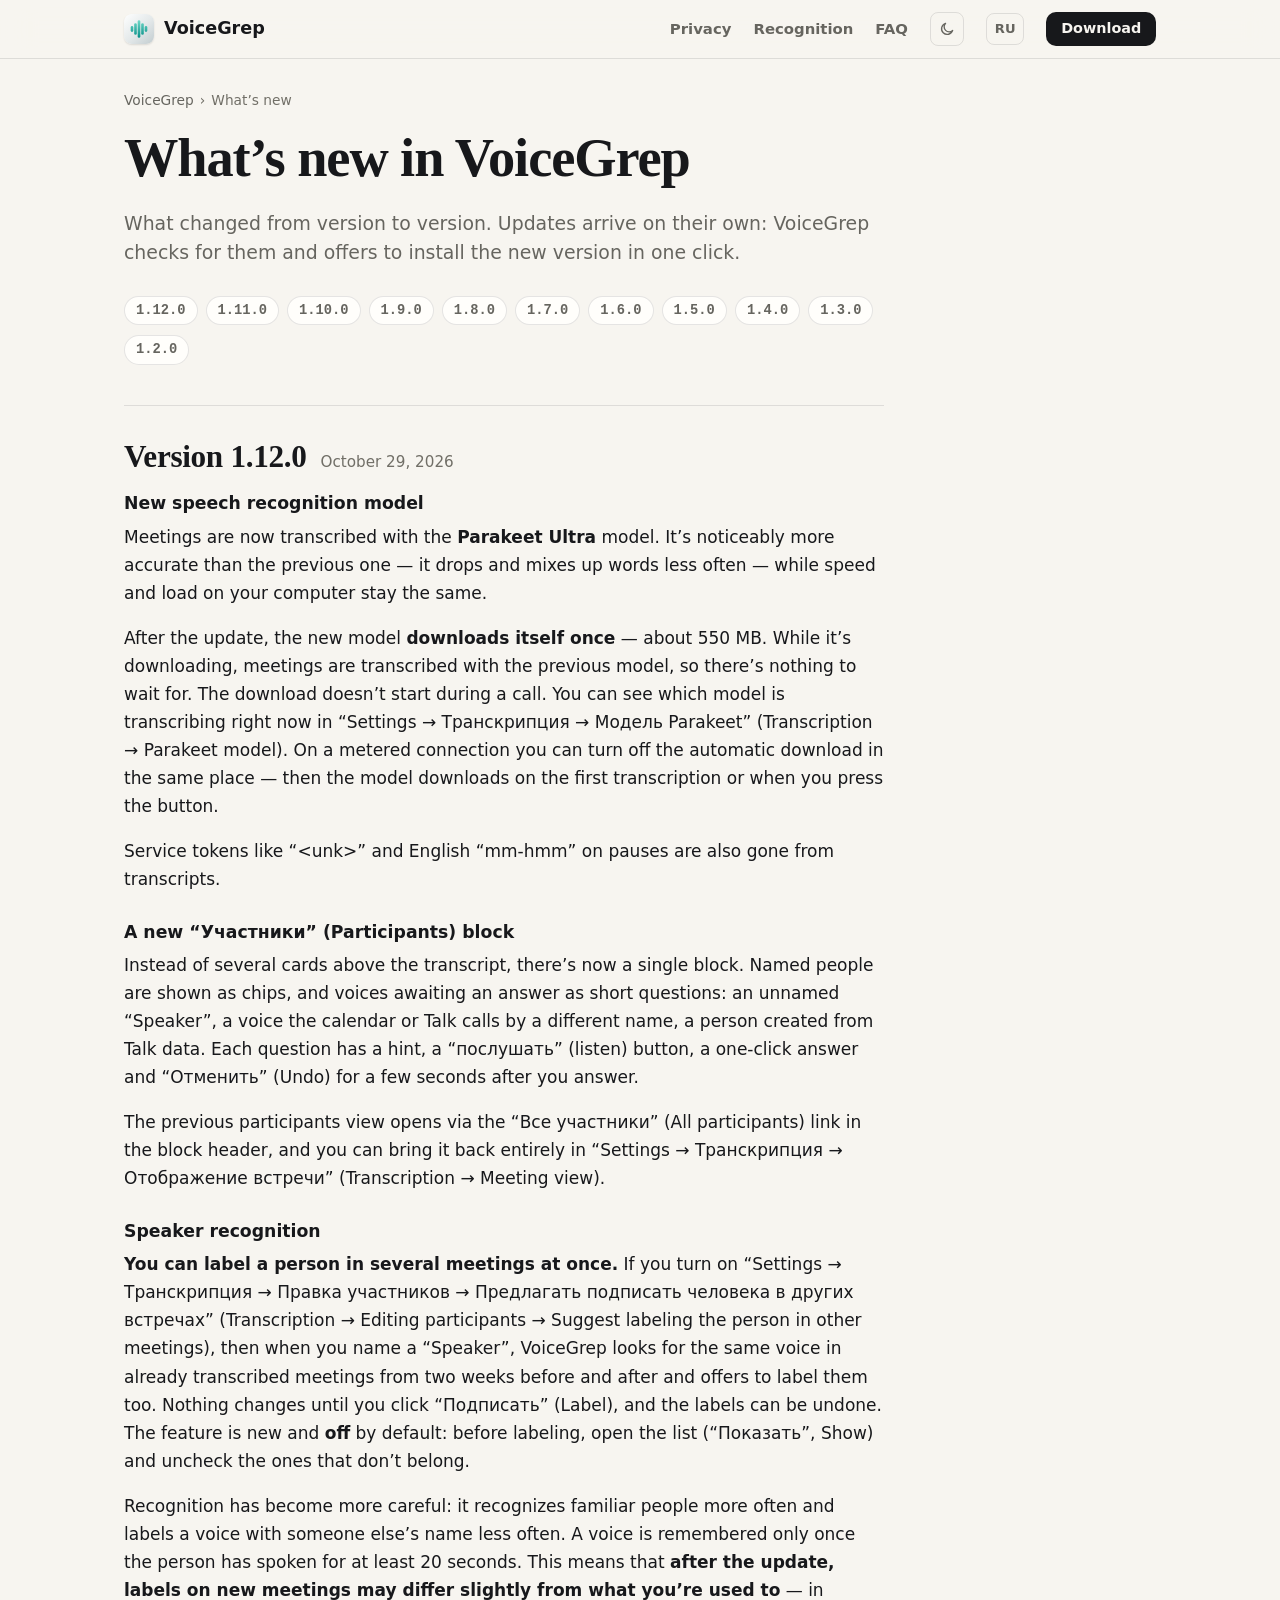
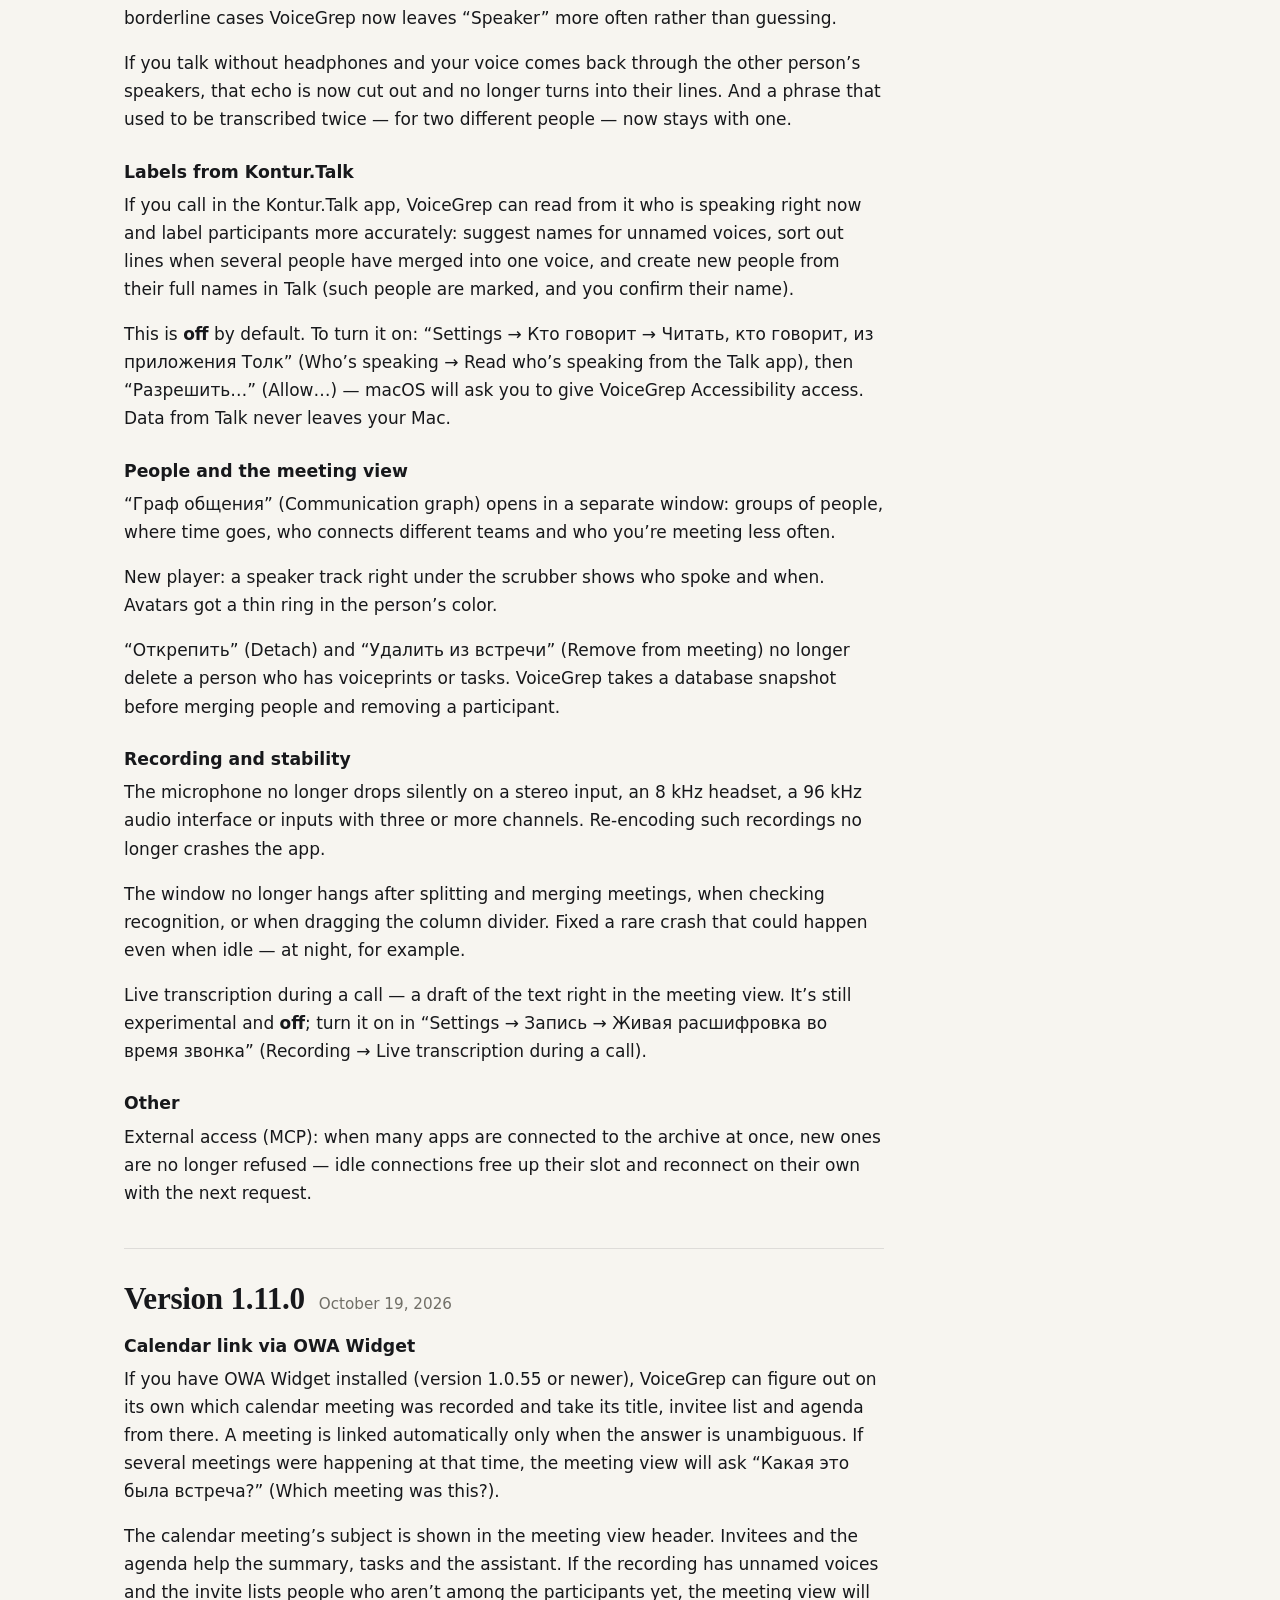
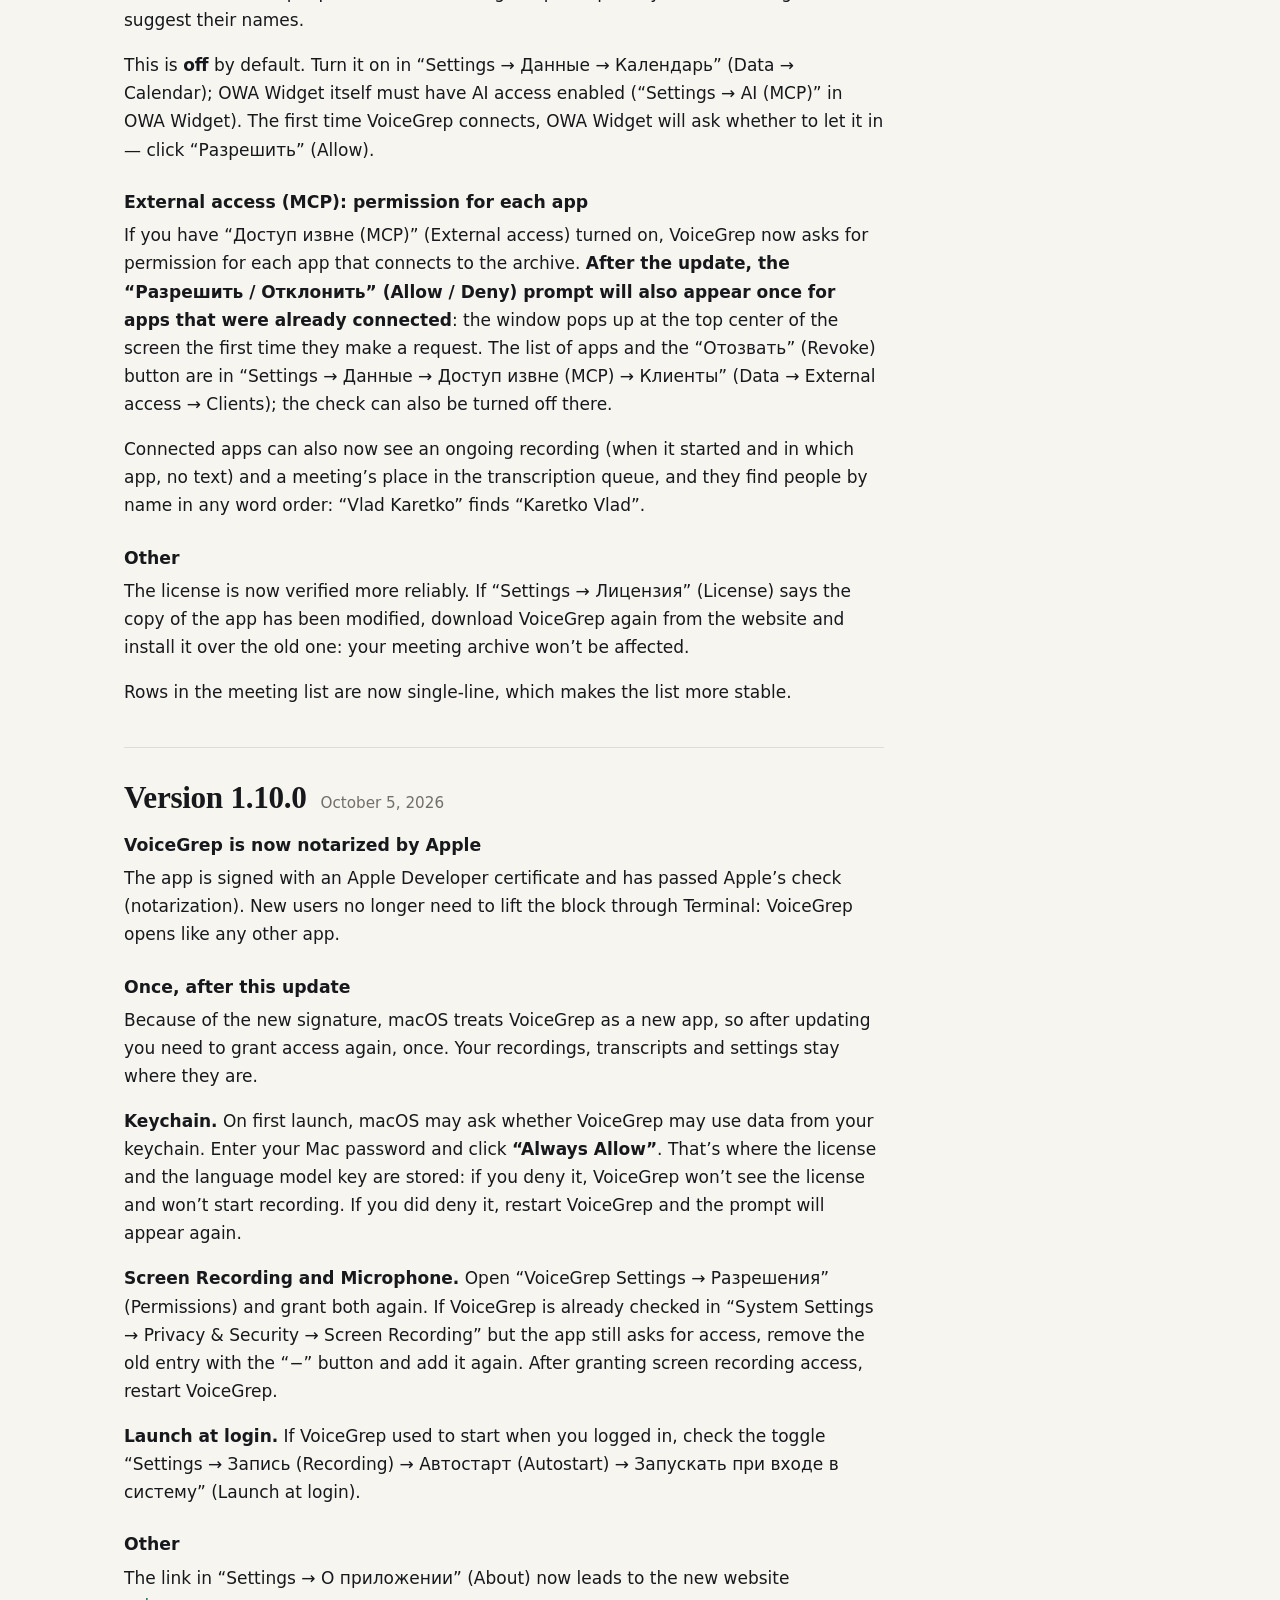
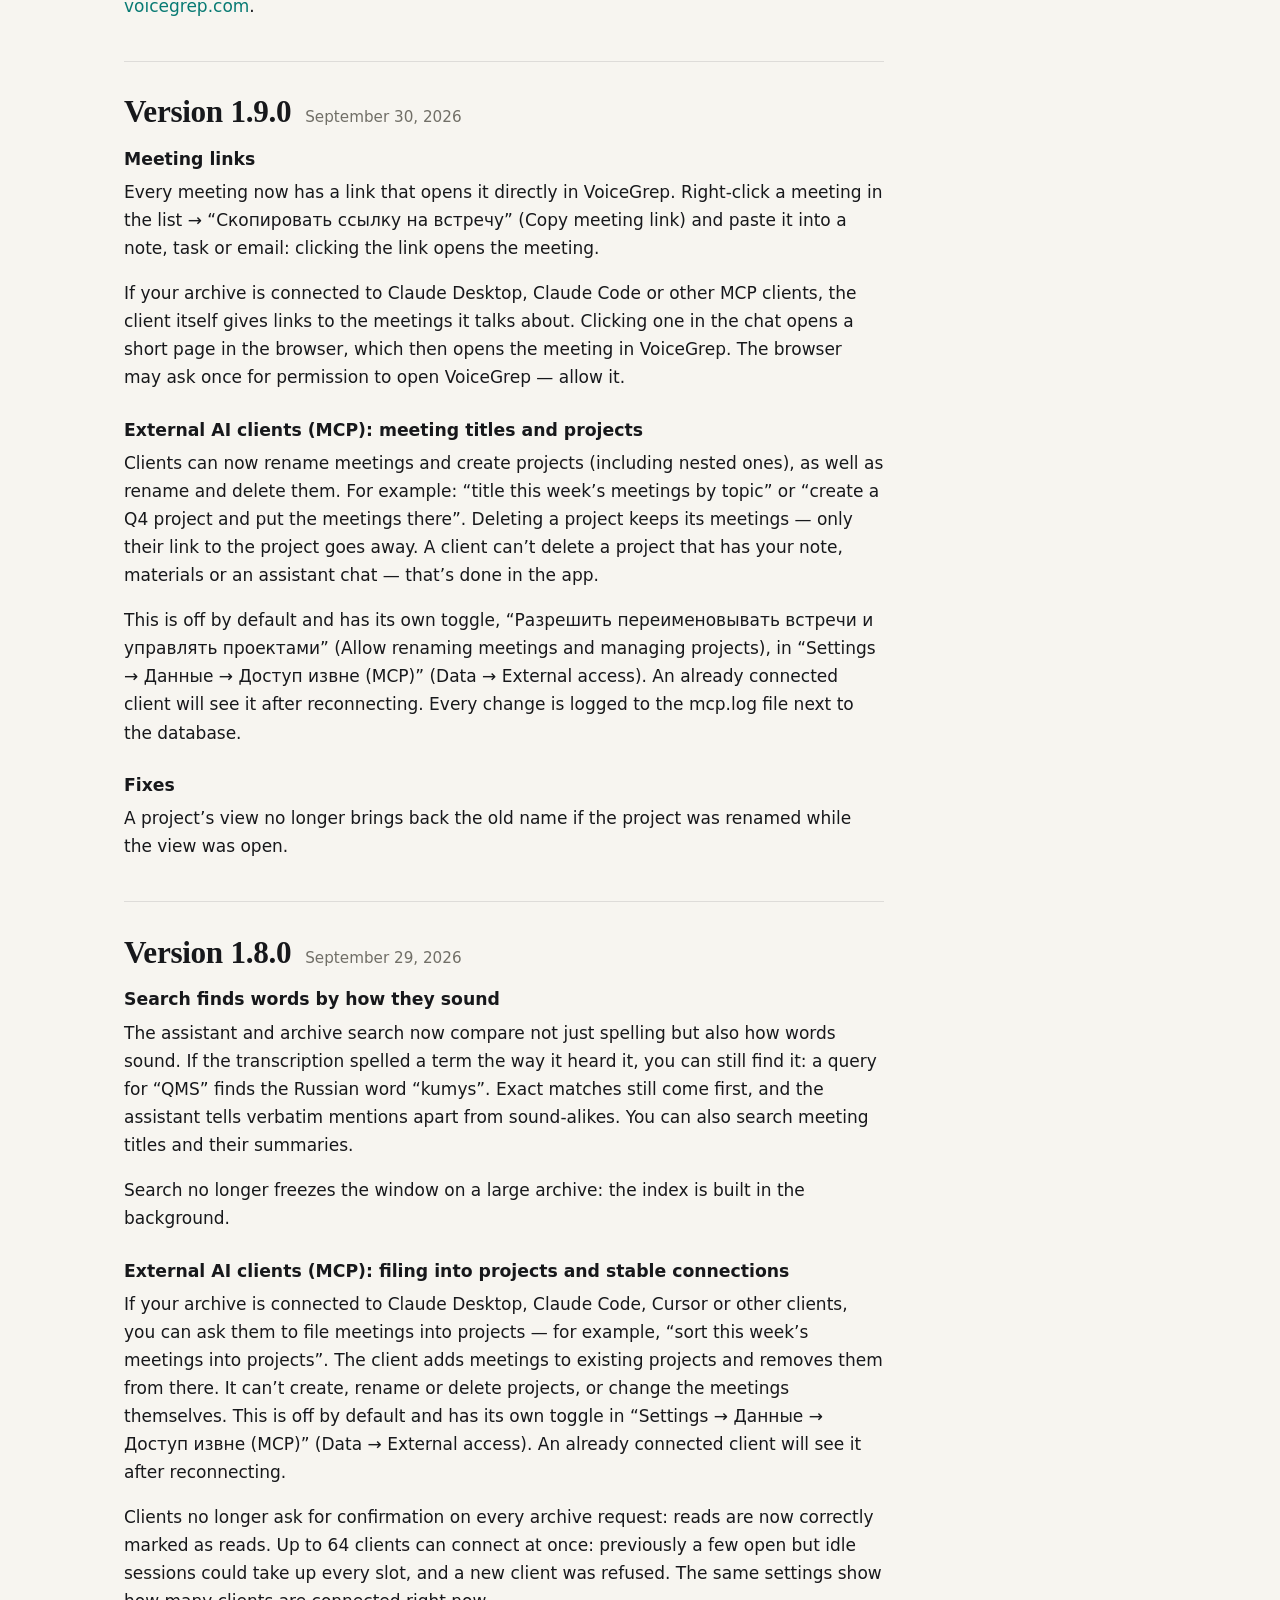
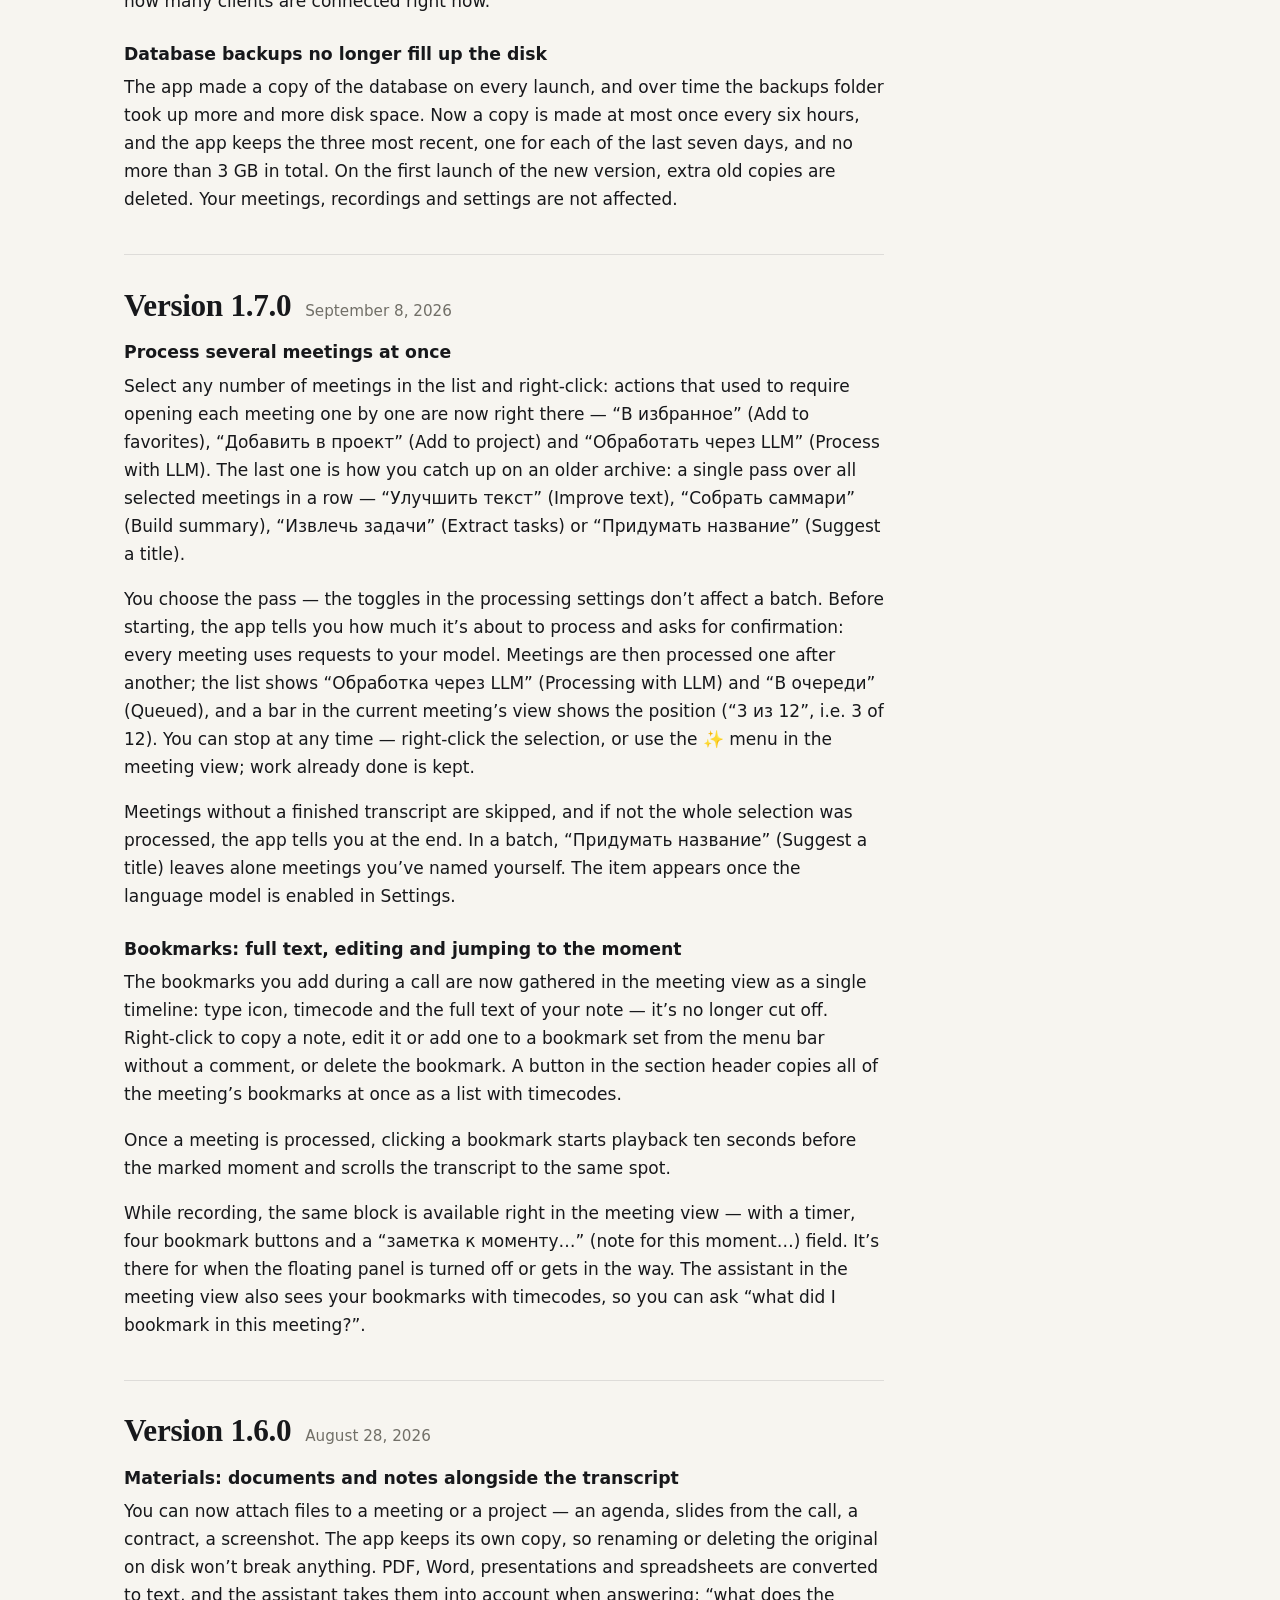
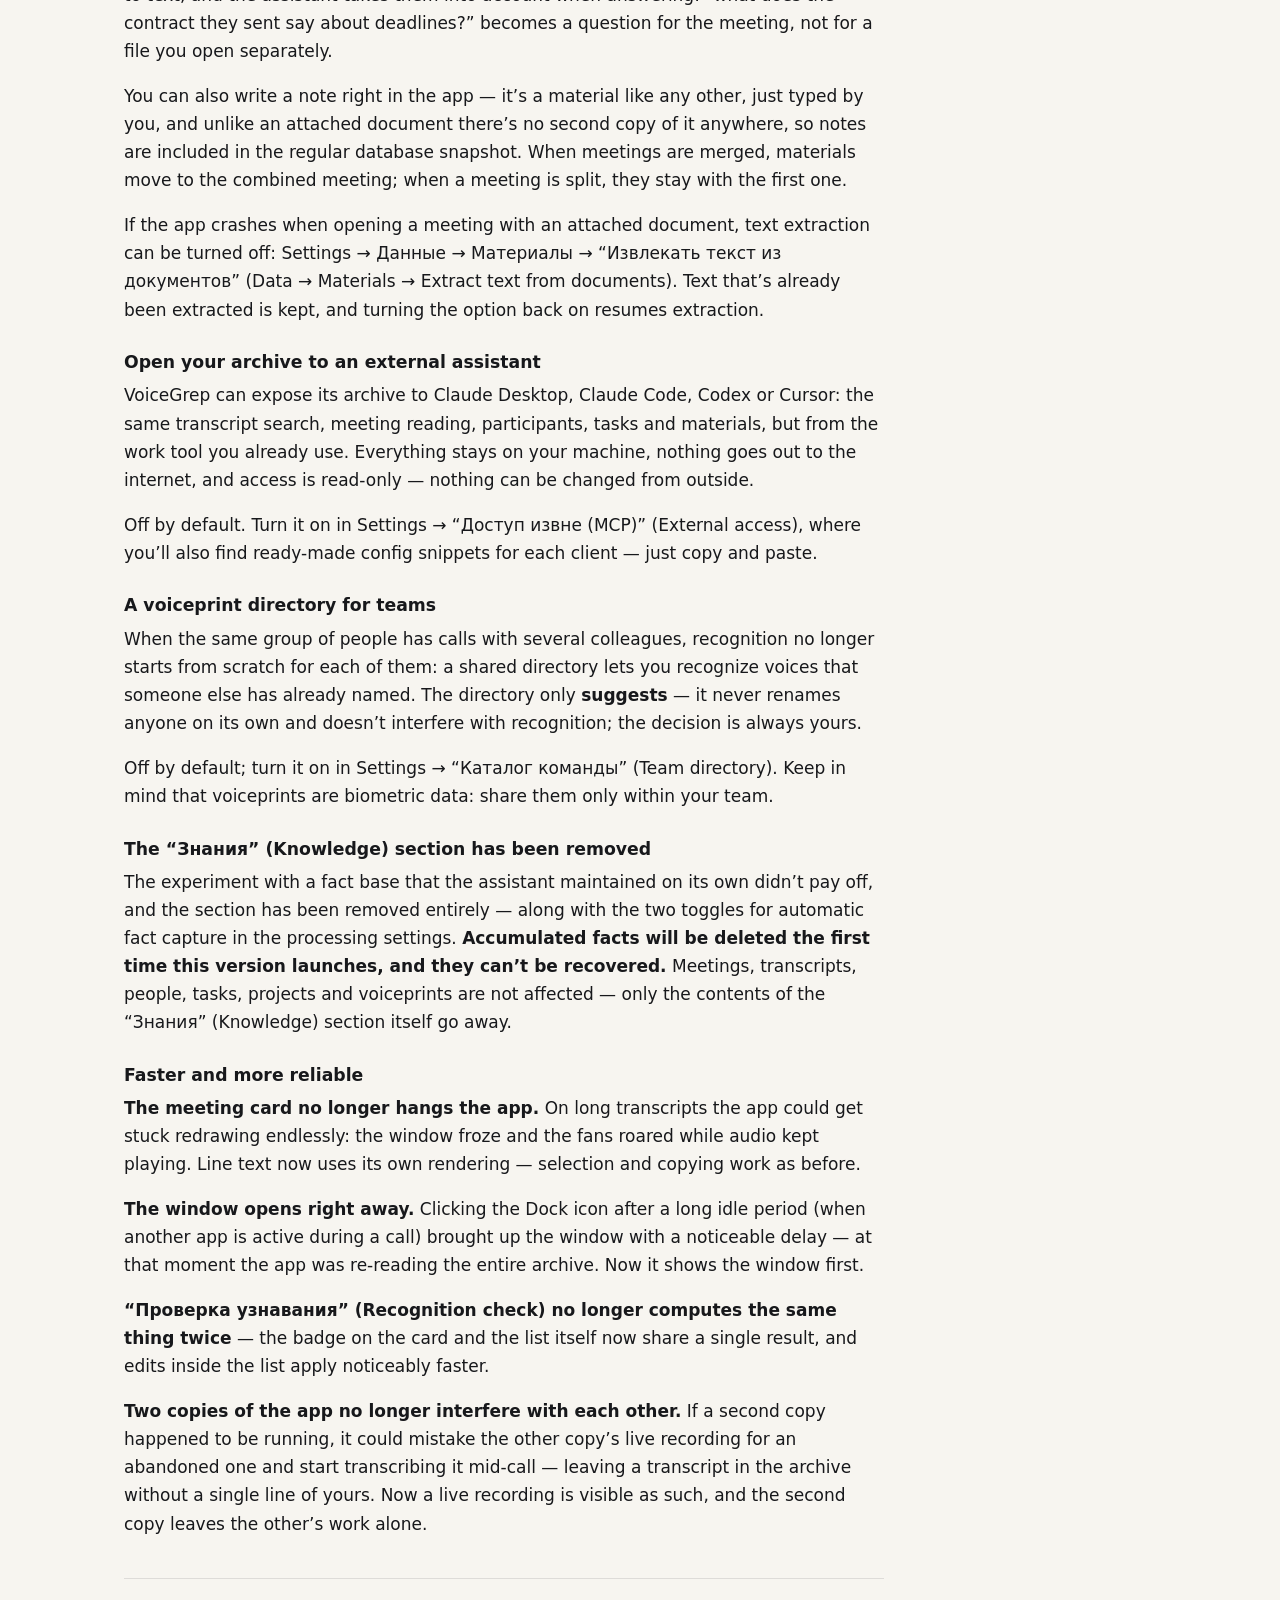
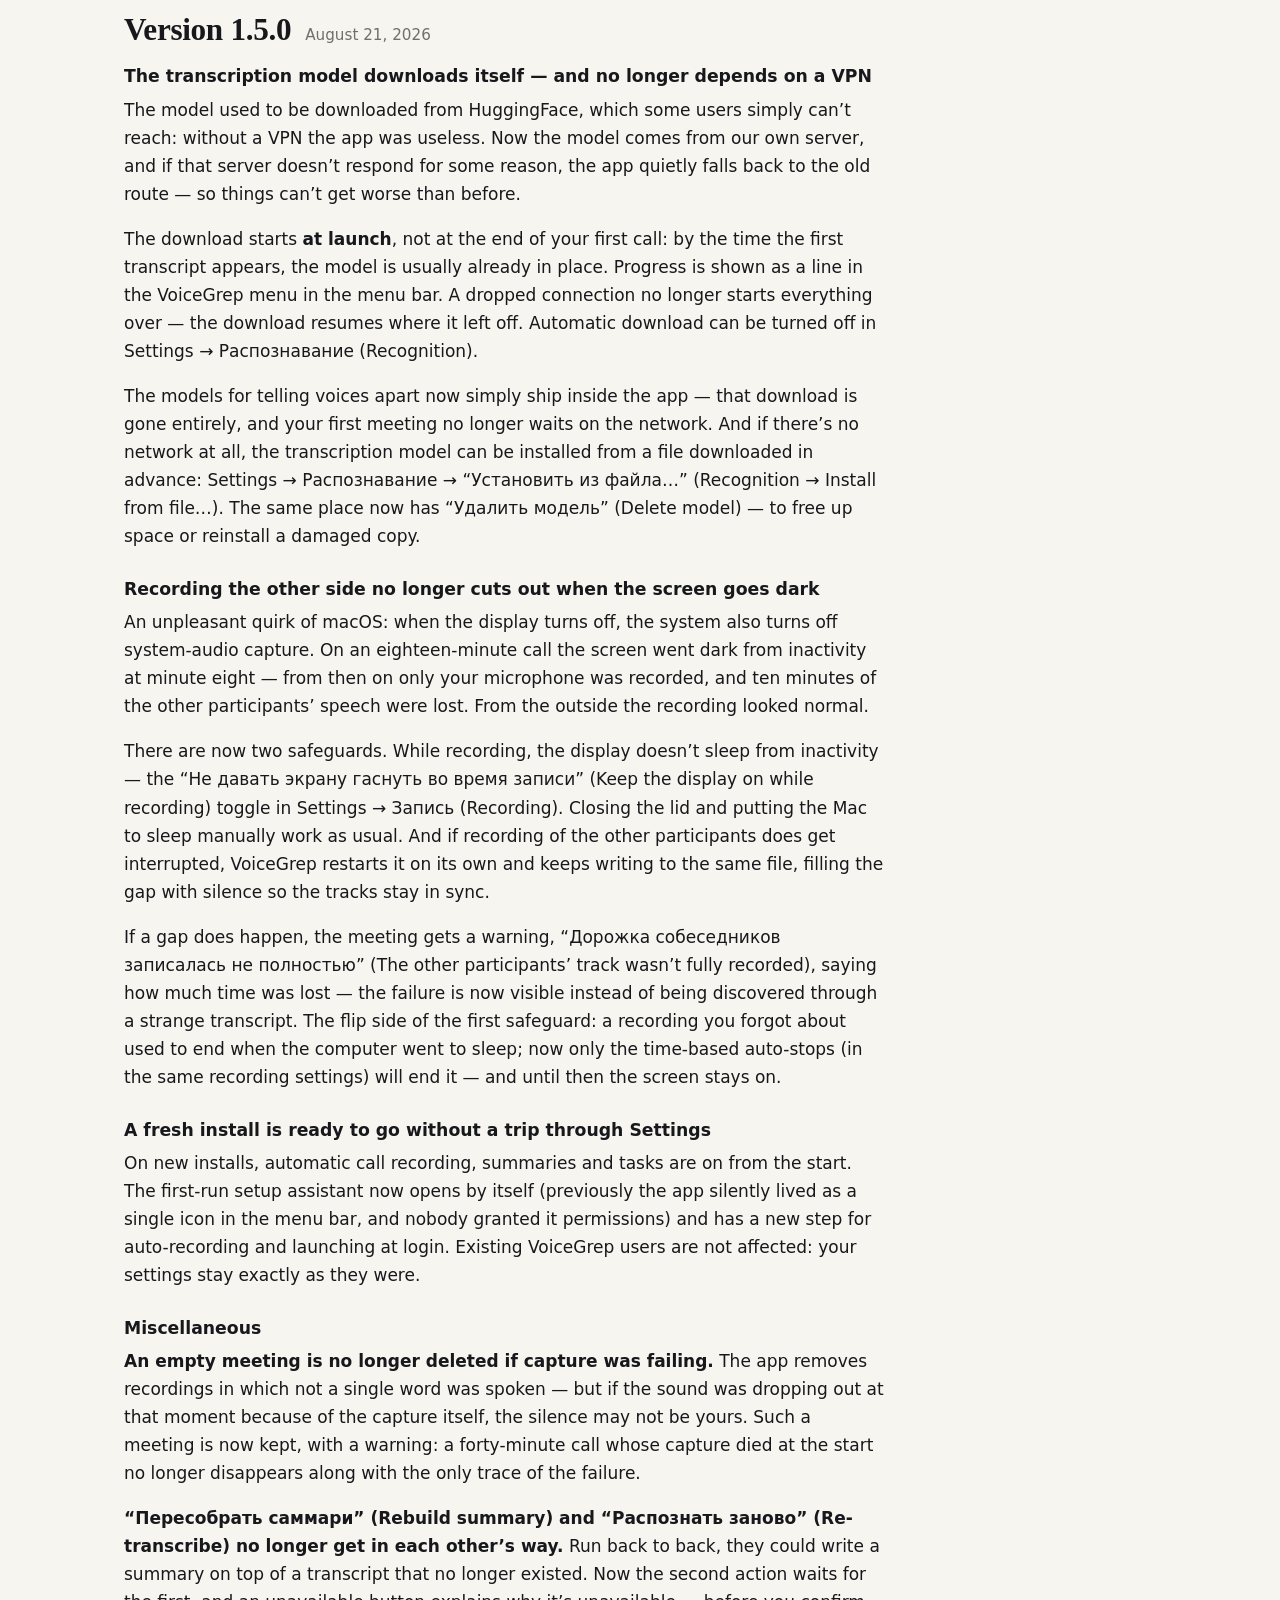
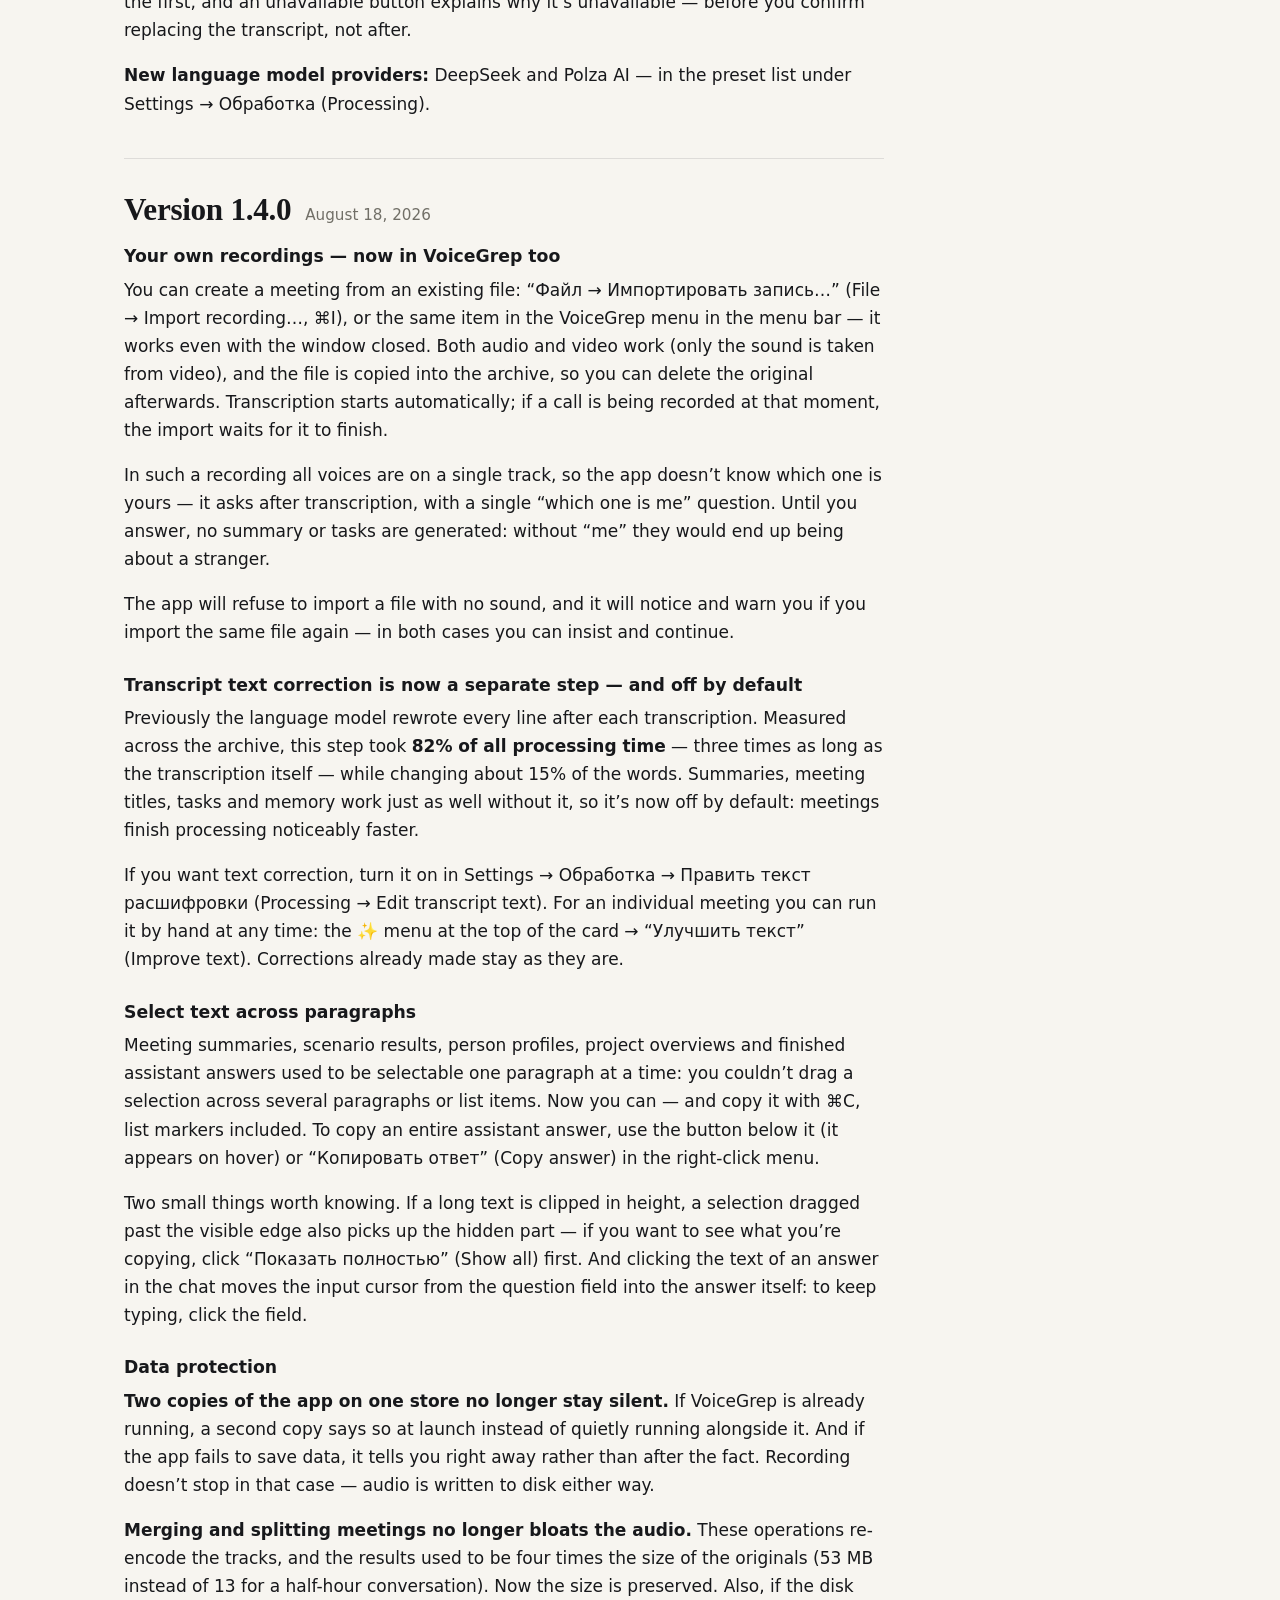
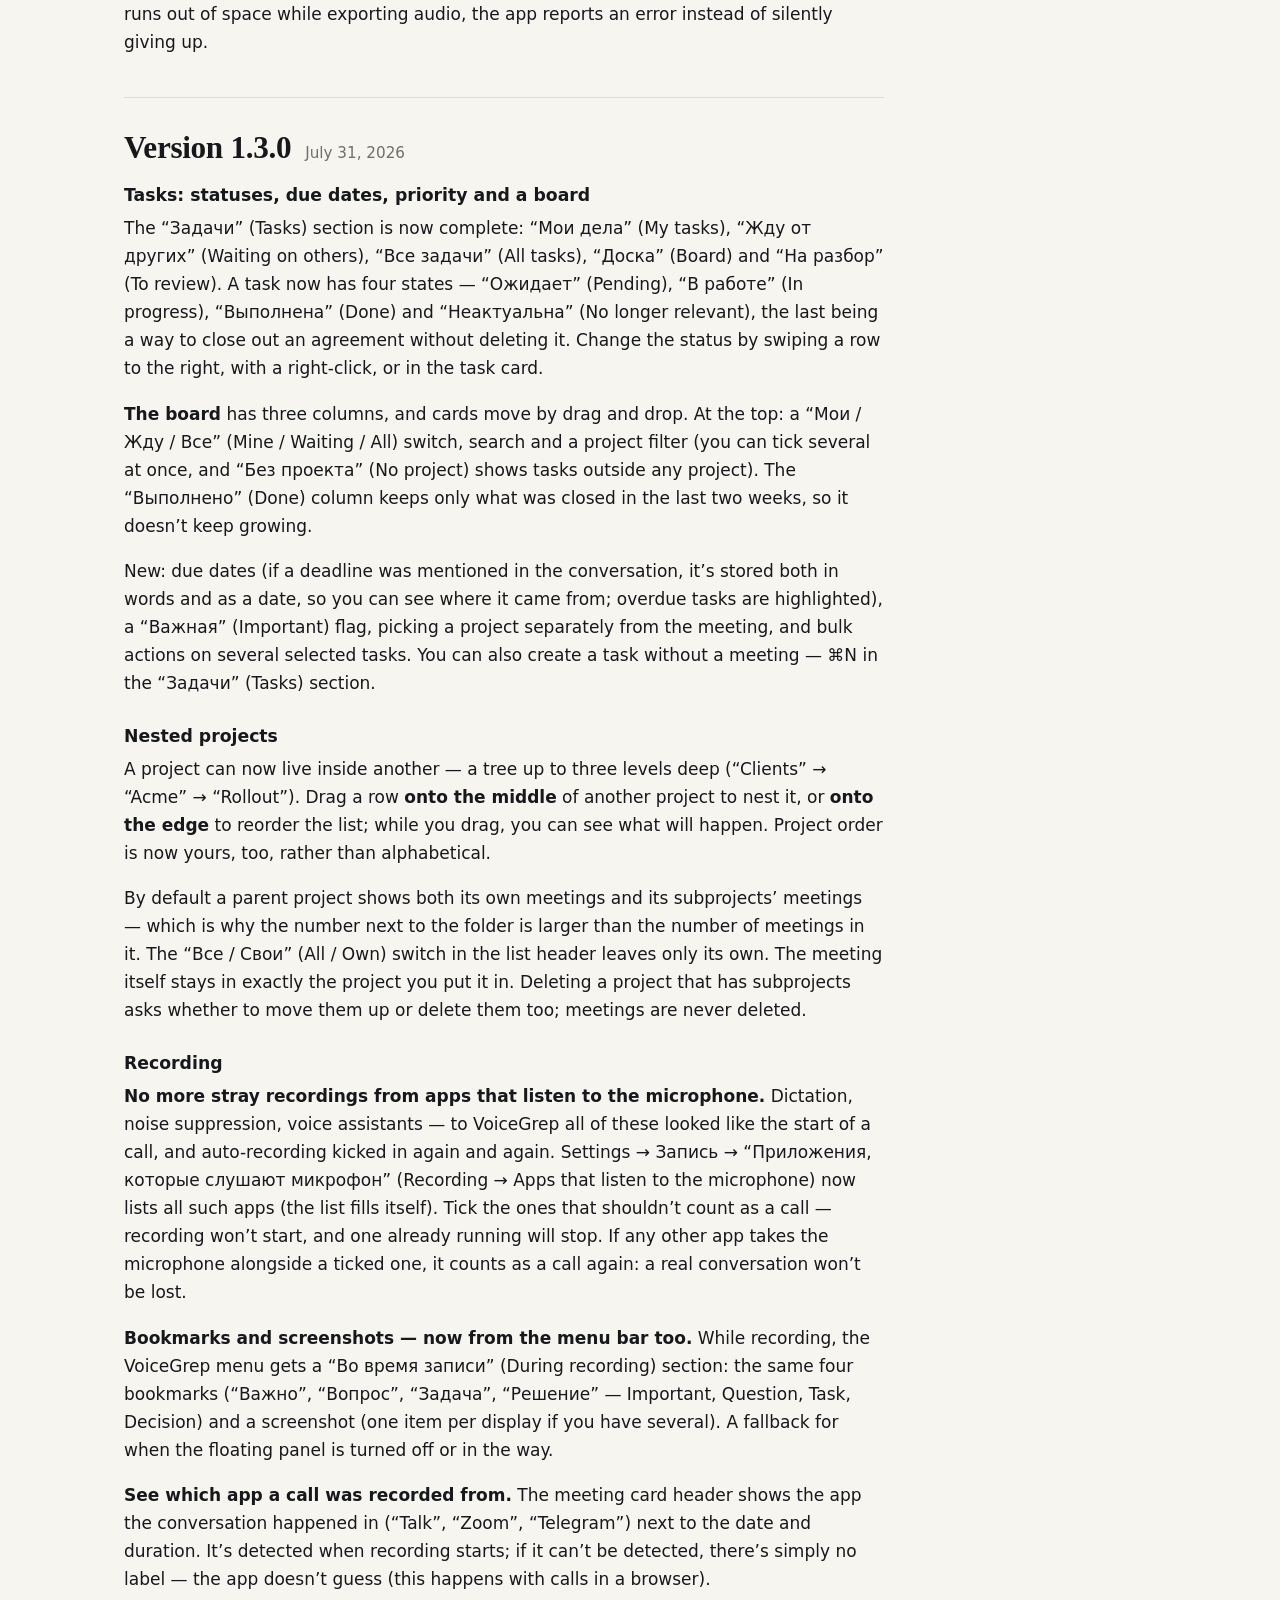
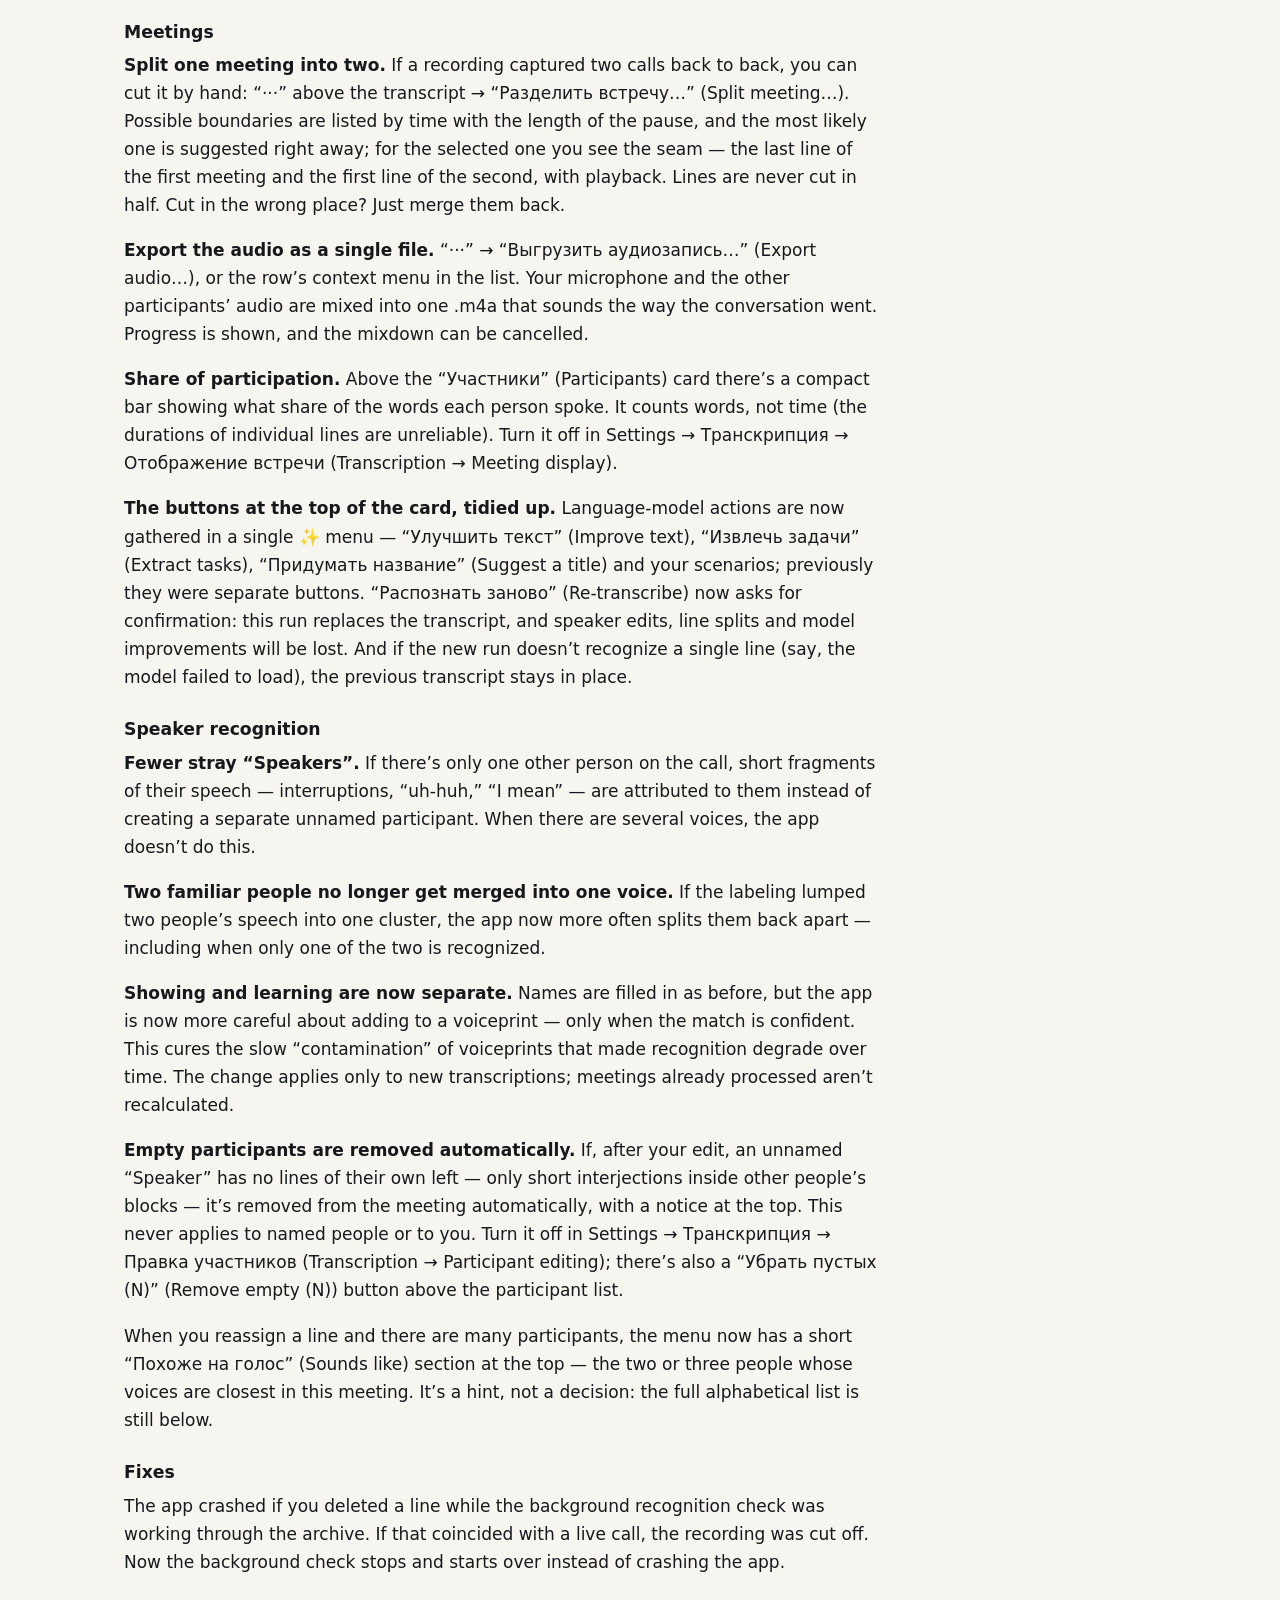
==== changelog/index.html @ 116f8bb6 "Сайт: английская страница «Что нового» (changelog/), переключатель RU/EN и hreflang у обеих" ====
<!DOCTYPE html>
<html lang="en">
<head>
<meta charset="utf-8">
<meta name="viewport" content="width=device-width, initial-scale=1">
<title>What’s new in VoiceGrep — release notes | VoiceGrep</title>
<meta name="description" content="VoiceGrep release notes: what changed in each update of the on-device call transcription app for Mac — speech recognition, speaker recognition, recording.">
<meta property="og:title" content="What’s new in VoiceGrep">
<meta property="og:description" content="VoiceGrep release notes: what changed in each update of the on-device call transcription app for Mac — speech recognition, speaker recognition, recording.">
<meta property="og:type" content="website">
<meta property="og:url" content="https://voicegrep.com/changelog/">
<meta property="og:locale" content="en_US">
<meta property="og:locale:alternate" content="ru_RU">
<meta property="og:site_name" content="VoiceGrep">
<meta property="og:image" content="https://voicegrep.com/og-image-en.png">
<meta property="og:image:width" content="1200">
<meta property="og:image:height" content="630">
<meta property="og:image:alt" content="VoiceGrep: “Call transcripts, right on your Mac” with speaker lanes — Me, Olivia Bell (recognized by voice), Speaker 1">
<meta name="twitter:card" content="summary_large_image">
<meta name="theme-color" content="#f7f5f0" media="(prefers-color-scheme: light)">
<meta name="theme-color" content="#0e0f12" media="(prefers-color-scheme: dark)">
<link rel="icon" href="../favicon.ico" sizes="32x32">
<link rel="icon" href="../favicon.svg" type="image/svg+xml">
<link rel="apple-touch-icon" href="../apple-touch-icon.png">
<link rel="canonical" href="https://voicegrep.com/changelog/">
<link rel="alternate" hreflang="ru" href="https://voicegrep.com/ru/changelog/">
<link rel="alternate" hreflang="en" href="https://voicegrep.com/changelog/">
<link rel="alternate" hreflang="x-default" href="https://voicegrep.com/changelog/">
<link rel="stylesheet" href="../guide.css">
<script>
  // Before first paint: phones get "send the link to your Mac" instead of the download button,
  // and the theme the visitor picked on the landing (shared key) applies without a flash.
  if (navigator.maxTouchPoints > 0 && window.matchMedia && matchMedia('(pointer: coarse)').matches) document.documentElement.classList.add('touch');
  (function () {
    var t = null; try { t = localStorage.getItem('vg.landing.theme'); } catch (e) {}
    if (t !== 'dark' && t !== 'light') t = window.matchMedia && matchMedia('(prefers-color-scheme: dark)').matches ? 'dark' : 'light';
    document.documentElement.setAttribute('data-theme', t);
  })();
</script>
<script src="../guide.js" defer></script>
<!-- seo:jsonld:start -->
<script type="application/ld+json">
{
 "@context": "https://schema.org",
 "@graph": [
  {
   "@type": "WebSite",
   "@id": "https://voicegrep.com/#website",
   "url": "https://voicegrep.com/",
   "name": "VoiceGrep",
   "inLanguage": [
    "ru",
    "en"
   ],
   "publisher": {
    "@id": "https://voicegrep.com/#org"
   }
  },
  {
   "@type": "Organization",
   "@id": "https://voicegrep.com/#org",
   "name": "VoiceGrep",
   "url": "https://voicegrep.com/",
   "logo": "https://voicegrep.com/apple-touch-icon.png",
   "sameAs": [
    "https://t.me/ilyabazhenov",
    "https://github.com/ilyabazhenov/voicegrep-releases"
   ]
  },
  {
   "@type": "WebPage",
   "@id": "https://voicegrep.com/changelog/#page",
   "url": "https://voicegrep.com/changelog/",
   "name": "What’s new in VoiceGrep",
   "description": "VoiceGrep release notes: what changed in each update of the on-device call transcription app for Mac — speech recognition, speaker recognition, recording.",
   "inLanguage": "en",
   "isPartOf": {
    "@id": "https://voicegrep.com/#website"
   },
   "about": {
    "@id": "https://voicegrep.com/#app"
   },
   "publisher": {
    "@id": "https://voicegrep.com/#org"
   },
   "breadcrumb": {
    "@id": "https://voicegrep.com/changelog/#crumbs"
   }
  },
  {
   "@type": "BreadcrumbList",
   "@id": "https://voicegrep.com/changelog/#crumbs",
   "itemListElement": [
    {
     "@type": "ListItem",
     "position": 1,
     "name": "VoiceGrep",
     "item": "https://voicegrep.com/"
    },
    {
     "@type": "ListItem",
     "position": 2,
     "name": "What’s new",
     "item": "https://voicegrep.com/changelog/"
    }
   ]
  }
 ]
}
</script>
<!-- seo:jsonld:end -->
</head>
<body>
  <nav class="top" aria-label="Navigation">
    <div class="wrap nav-in">
      <a class="brand" href="../" aria-label="VoiceGrep — home">
        <svg width="30" height="30" viewBox="100 100 824 824" aria-hidden="true"><defs><linearGradient id="lg-m" x1="132" y1="116" x2="892" y2="916" gradientUnits="userSpaceOnUse"><stop offset="0" stop-color="#FCFDFD"/><stop offset=".52" stop-color="#E4E9EA"/><stop offset="1" stop-color="#C4CED1"/></linearGradient><linearGradient id="lg-w" x1="512" y1="272" x2="512" y2="752" gradientUnits="userSpaceOnUse"><stop offset="0" stop-color="#70D9C8"/><stop offset="1" stop-color="#078F88"/></linearGradient></defs><rect x="100" y="100" width="824" height="824" rx="184" fill="url(#lg-m)"/><g fill="url(#lg-w)"><rect x="284" y="432" width="72" height="160" rx="36"/><rect x="380" y="352" width="72" height="320" rx="36"/><rect x="476" y="272" width="72" height="480" rx="36"/><rect x="572" y="352" width="72" height="320" rx="36"/><rect x="668" y="432" width="72" height="160" rx="36"/></g></svg>
        VoiceGrep
      </a>
      <div class="nav-links">
        <a class="txt" href="../#t-privacy">Privacy</a>
        <a class="txt" href="../#t-names">Recognition</a>
        <a class="txt" href="../#faq">FAQ</a>
        <button class="theme js-theme" type="button" aria-pressed="false" aria-label="Dark theme" title="Dark theme"><svg class="i-moon" width="16" height="16" viewBox="0 0 24 24" fill="none" stroke="currentColor" stroke-width="2" stroke-linecap="round" stroke-linejoin="round" aria-hidden="true"><path d="M20.5 14.1A8.5 8.5 0 1 1 9.9 3.5a6.6 6.6 0 0 0 10.6 10.6z"/></svg><svg class="i-sun" width="16" height="16" viewBox="0 0 24 24" fill="none" stroke="currentColor" stroke-width="2" stroke-linecap="round" stroke-linejoin="round" aria-hidden="true"><circle cx="12" cy="12" r="4"/><path d="M12 2.5v2M12 19.5v2M2.5 12h2M19.5 12h2M5.3 5.3l1.4 1.4M17.3 17.3l1.4 1.4M5.3 18.7l1.4-1.4M17.3 6.7l1.4-1.4"/></svg></button>
        <a class="lang" href="../ru/changelog/" hreflang="ru" lang="ru" title="Русская версия">RU</a>
        <a class="btn sm no-touch" href="../VoiceGrep-1.12.0.dmg">Download</a>
        <button class="btn sm only-touch js-share" type="button" data-done="Copied" title="Send link to your Mac"><span class="lbl" aria-live="polite">Send to Mac</span></button>
      </div>
    </div>
  </nav>

  <div class="wrap">
    <nav aria-label="Breadcrumb">
      <ol class="crumbs">
        <li><a href="../">VoiceGrep</a></li>
        <li aria-current="page">What’s new</li>
      </ol>
    </nav>
    <article class="guide changelog">
      <h1>What’s new in&nbsp;VoiceGrep</h1>
      <p class="lead">What changed from version to version. Updates arrive on their own: VoiceGrep checks for them and offers to install the new version in one click.</p>
<!-- changelog:start -->
      <nav aria-label="Versions">
        <ul class="versions">
          <li><a href="#v1-12-0">1.12.0</a></li>
          <li><a href="#v1-11-0">1.11.0</a></li>
          <li><a href="#v1-10-0">1.10.0</a></li>
          <li><a href="#v1-9-0">1.9.0</a></li>
          <li><a href="#v1-8-0">1.8.0</a></li>
          <li><a href="#v1-7-0">1.7.0</a></li>
          <li><a href="#v1-6-0">1.6.0</a></li>
          <li><a href="#v1-5-0">1.5.0</a></li>
          <li><a href="#v1-4-0">1.4.0</a></li>
          <li><a href="#v1-3-0">1.3.0</a></li>
          <li><a href="#v1-2-0">1.2.0</a></li>
        </ul>
      </nav>
      <section class="release" id="v1-12-0" aria-labelledby="v1-12-0-h">
        <h2 id="v1-12-0-h">Version 1.12.0 <time datetime="2026-10-29">October&nbsp;29, 2026</time></h2>
        <div class="notes">
<h3>New speech recognition model</h3>
<p>Meetings are now transcribed with the <b>Parakeet Ultra</b> model. It’s noticeably more
accurate than the previous one — it drops and mixes up words less often — while speed and load
on your computer stay the same.</p>
<p>After the update, the new model <b>downloads itself once</b> — about 550 MB. While it’s
downloading, meetings are transcribed with the previous model, so there’s nothing to wait for.
The download doesn’t start during a call. You can see which model is transcribing right now
in “Settings → <span lang="ru">Транскрипция → Модель</span> Parakeet” (Transcription → Parakeet model). On a metered connection you
can turn off the automatic download in the same place — then the model downloads on the first
transcription or when you press the button.</p>
<p>Service tokens like “&lt;unk&gt;” and English “mm-hmm” on pauses are also gone from
transcripts.</p>

<h3>A new “<span lang="ru">Участники</span>” (Participants) block</h3>
<p>Instead of several cards above the transcript, there’s now a single block. Named people are
shown as chips, and voices awaiting an answer as short questions: an unnamed “Speaker”, a
voice the calendar or Talk calls by a different name, a person created from Talk data. Each
question has a hint, a “<span lang="ru">послушать</span>” (listen) button, a one-click answer and “<span lang="ru">Отменить</span>” (Undo)
for a few seconds after you answer.</p>
<p>The previous participants view opens via the “<span lang="ru">Все участники</span>” (All participants) link in
the block header, and you can bring it back entirely in “Settings → <span lang="ru">Транскрипция → Отображение</span>
<span lang="ru">встречи</span>” (Transcription → Meeting view).</p>

<h3>Speaker recognition</h3>
<p><b>You can label a person in several meetings at once.</b> If you turn on “Settings →
<span lang="ru">Транскрипция → Правка участников → Предлагать подписать человека в других встречах</span>”
(Transcription → Editing participants → Suggest labeling the person in other meetings), then
when you name a “Speaker”, VoiceGrep looks for the same voice in already transcribed meetings
from two weeks before and after and offers to label them too. Nothing changes until you click
“<span lang="ru">Подписать</span>” (Label), and the labels can be undone. The feature is new and <b>off</b> by
default: before labeling, open the list (“<span lang="ru">Показать</span>”, Show) and uncheck the ones that don’t
belong.</p>
<p>Recognition has become more careful: it recognizes familiar people more often and labels a
voice with someone else’s name less often. A voice is remembered only once the person has
spoken for at least 20 seconds. This means that <b>after the update, labels on new meetings
may differ slightly from what you’re used to</b> — in borderline cases VoiceGrep now leaves
“Speaker” more often rather than guessing.</p>
<p>If you talk without headphones and your voice comes back through the other person’s
speakers, that echo is now cut out and no longer turns into their lines. And a phrase that
used to be transcribed twice — for two different people — now stays with one.</p>

<h3>Labels from Kontur.Talk</h3>
<p>If you call in the Kontur.Talk app, VoiceGrep can read from it who is speaking right now and
label participants more accurately: suggest names for unnamed voices, sort out lines when
several people have merged into one voice, and create new people from their full names in
Talk (such people are marked, and you confirm their name).</p>
<p>This is <b>off</b> by default. To turn it on: “Settings → <span lang="ru">Кто говорит → Читать, кто</span>
<span lang="ru">говорит, из приложения Толк</span>” (Who’s speaking → Read who’s speaking from the Talk app), then
“<span lang="ru">Разрешить…</span>” (Allow…) — macOS will ask you to give VoiceGrep Accessibility access. Data from
Talk never leaves your Mac.</p>

<h3>People and the meeting view</h3>
<p>“<span lang="ru">Граф общения</span>” (Communication graph) opens in a separate window: groups of people, where
time goes, who connects different teams and who you’re meeting less often.</p>
<p>New player: a speaker track right under the scrubber shows who spoke and when. Avatars got a
thin ring in the person’s color.</p>
<p>“<span lang="ru">Открепить</span>” (Detach) and “<span lang="ru">Удалить из встречи</span>” (Remove from meeting) no longer delete a
person who has voiceprints or tasks. VoiceGrep takes a database snapshot before merging people
and removing a participant.</p>

<h3>Recording and stability</h3>
<p>The microphone no longer drops silently on a stereo input, an 8 kHz headset, a 96 kHz audio
interface or inputs with three or more channels. Re-encoding such recordings no longer crashes
the app.</p>
<p>The window no longer hangs after splitting and merging meetings, when checking recognition,
or when dragging the column divider. Fixed a rare crash that could happen even when idle — at
night, for example.</p>
<p>Live transcription during a call — a draft of the text right in the meeting view. It’s
still experimental and <b>off</b>; turn it on in “Settings → <span lang="ru">Запись → Живая расшифровка во</span>
<span lang="ru">время звонка</span>” (Recording → Live transcription during a call).</p>

<h3>Other</h3>
<p>External access (MCP): when many apps are connected to the archive at once, new ones are no
longer refused — idle connections free up their slot and reconnect on their own with the next
request.</p>
        </div>
      </section>
      <section class="release" id="v1-11-0" aria-labelledby="v1-11-0-h">
        <h2 id="v1-11-0-h">Version 1.11.0 <time datetime="2026-10-19">October&nbsp;19, 2026</time></h2>
        <div class="notes">
<h3>Calendar link via OWA Widget</h3>
<p>If you have OWA Widget installed (version 1.0.55 or newer), VoiceGrep can figure out on its
own which calendar meeting was recorded and take its title, invitee list and agenda from
there. A meeting is linked automatically only when the answer is unambiguous. If several
meetings were happening at that time, the meeting view will ask “<span lang="ru">Какая это была встреча</span>?”
(Which meeting was this?).</p>
<p>The calendar meeting’s subject is shown in the meeting view header. Invitees and the agenda
help the summary, tasks and the assistant. If the recording has unnamed voices and the invite
lists people who aren’t among the participants yet, the meeting view will suggest their
names.</p>
<p>This is <b>off</b> by default. Turn it on in “Settings → <span lang="ru">Данные → Календарь</span>” (Data →
Calendar); OWA Widget itself must have AI access enabled (“Settings → AI (MCP)” in OWA
Widget). The first time VoiceGrep connects, OWA Widget will ask whether to let it in — click
“<span lang="ru">Разрешить</span>” (Allow).</p>

<h3>External access (MCP): permission for each app</h3>
<p>If you have “<span lang="ru">Доступ извне</span> (MCP)” (External access) turned on, VoiceGrep now asks for
permission for each app that connects to the archive. <b>After the update, the “<span lang="ru">Разрешить</span> /
<span lang="ru">Отклонить</span>” (Allow / Deny) prompt will also appear once for apps that were already
connected</b>: the window pops up at the top center of the screen the first time they make a
request. The list of apps and the “<span lang="ru">Отозвать</span>” (Revoke) button are in “Settings → <span lang="ru">Данные</span> →
<span lang="ru">Доступ извне</span> (MCP) → <span lang="ru">Клиенты</span>” (Data → External access → Clients); the check can also be
turned off there.</p>
<p>Connected apps can also now see an ongoing recording (when it started and in which app, no
text) and a meeting’s place in the transcription queue, and they find people by name in any
word order: “Vlad Karetko” finds “Karetko Vlad”.</p>

<h3>Other</h3>
<p>The license is now verified more reliably. If “Settings → <span lang="ru">Лицензия</span>” (License) says the copy
of the app has been modified, download VoiceGrep again from the website and install it over
the old one: your meeting archive won’t be affected.</p>
<p>Rows in the meeting list are now single-line, which makes the list more stable.</p>
        </div>
      </section>
      <section class="release" id="v1-10-0" aria-labelledby="v1-10-0-h">
        <h2 id="v1-10-0-h">Version 1.10.0 <time datetime="2026-10-05">October&nbsp;5, 2026</time></h2>
        <div class="notes">
<h3>VoiceGrep is now notarized by Apple</h3>
<p>The app is signed with an Apple Developer certificate and has passed Apple’s check
(notarization). New users no longer need to lift the block through Terminal: VoiceGrep opens
like any other app.</p>

<h3>Once, after this update</h3>
<p>Because of the new signature, macOS treats VoiceGrep as a new app, so after updating you
need to grant access again, once. Your recordings, transcripts and settings stay where they
are.</p>
<p><b>Keychain.</b> On first launch, macOS may ask whether VoiceGrep may use data from your
keychain. Enter your Mac password and click <b>“Always Allow”</b>. That’s where the license and
the language model key are stored: if you deny it, VoiceGrep won’t see the license and won’t
start recording. If you did deny it, restart VoiceGrep and the prompt will appear again.</p>
<p><b>Screen Recording and Microphone.</b> Open “VoiceGrep Settings → <span lang="ru">Разрешения</span>”
(Permissions) and grant both again. If VoiceGrep is already checked in “System Settings →
Privacy &amp; Security → Screen Recording” but the app still asks for access, remove the old
entry with the “−” button and add it again. After granting screen recording access, restart
VoiceGrep.</p>
<p><b>Launch at login.</b> If VoiceGrep used to start when you logged in, check the toggle
“Settings → <span lang="ru">Запись</span> (Recording) → <span lang="ru">Автостарт</span> (Autostart) → <span lang="ru">Запускать при входе в систему</span>”
(Launch at login).</p>

<h3>Other</h3>
<p>The link in “Settings → <span lang="ru">О приложении</span>” (About) now leads to the new website
<a href="https://voicegrep.com">voicegrep.com</a>.</p>
        </div>
      </section>
      <section class="release" id="v1-9-0" aria-labelledby="v1-9-0-h">
        <h2 id="v1-9-0-h">Version 1.9.0 <time datetime="2026-09-30">September&nbsp;30, 2026</time></h2>
        <div class="notes">
<h3>Meeting links</h3>
<p>Every meeting now has a link that opens it directly in VoiceGrep. Right-click a meeting in
the list → “<span lang="ru">Скопировать ссылку на встречу</span>” (Copy meeting link) and paste it into a note, task
or email: clicking the link opens the meeting.</p>
<p>If your archive is connected to Claude Desktop, Claude Code or other MCP clients, the
client itself gives links to the meetings it talks about. Clicking one in the chat opens a
short page in the browser, which then opens the meeting in VoiceGrep. The browser may ask
once for permission to open VoiceGrep — allow it.</p>

<h3>External AI clients (MCP): meeting titles and projects</h3>
<p>Clients can now rename meetings and create projects (including nested ones), as well as
rename and delete them. For example: “title this week’s meetings by topic” or “create a Q4
project and put the meetings there”. Deleting a project keeps its meetings — only their link
to the project goes away. A client can’t delete a project that has your note, materials or an
assistant chat — that’s done in the app.</p>
<p>This is off by default and has its own toggle, “<span lang="ru">Разрешить переименовывать встречи и</span>
<span lang="ru">управлять проектами</span>” (Allow renaming meetings and managing projects), in “Settings → <span lang="ru">Данные</span> →
<span lang="ru">Доступ извне</span> (MCP)” (Data → External access). An already connected client will see it after
reconnecting. Every change is logged to the mcp.log file next to the database.</p>

<h3>Fixes</h3>
<p>A project’s view no longer brings back the old name if the project was renamed while the
view was open.</p>
        </div>
      </section>
      <section class="release" id="v1-8-0" aria-labelledby="v1-8-0-h">
        <h2 id="v1-8-0-h">Version 1.8.0 <time datetime="2026-09-29">September&nbsp;29, 2026</time></h2>
        <div class="notes">
<h3>Search finds words by how they sound</h3>
<p>The assistant and archive search now compare not just spelling but also how words sound.
If the transcription spelled a term the way it heard it, you can still find it: a query for
“QMS” finds the Russian word “kumys”. Exact matches still come first, and the assistant tells
verbatim mentions apart from sound-alikes. You can also search meeting titles and their
summaries.</p>
<p>Search no longer freezes the window on a large archive: the index is built in the
background.</p>

<h3>External AI clients (MCP): filing into projects and stable connections</h3>
<p>If your archive is connected to Claude Desktop, Claude Code, Cursor or other clients, you
can ask them to file meetings into projects — for example, “sort this week’s meetings into
projects”. The client adds meetings to existing projects and removes them from there. It
can’t create, rename or delete projects, or change the meetings themselves. This is off by
default and has its own toggle in “Settings → <span lang="ru">Данные → Доступ извне</span> (MCP)” (Data → External
access). An already connected client will see it after reconnecting.</p>
<p>Clients no longer ask for confirmation on every archive request: reads are now correctly
marked as reads. Up to 64 clients can connect at once: previously a few open but idle sessions
could take up every slot, and a new client was refused. The same settings show how many
clients are connected right now.</p>

<h3>Database backups no longer fill up the disk</h3>
<p>The app made a copy of the database on every launch, and over time the backups folder took
up more and more disk space. Now a copy is made at most once every six hours, and the app
keeps the three most recent, one for each of the last seven days, and no more than 3 GB in
total. On the first launch of the new version, extra old copies are deleted. Your meetings,
recordings and settings are not affected.</p>
        </div>
      </section>
      <section class="release" id="v1-7-0" aria-labelledby="v1-7-0-h">
        <h2 id="v1-7-0-h">Version 1.7.0 <time datetime="2026-09-08">September&nbsp;8, 2026</time></h2>
        <div class="notes">
<h3>Process several meetings at once</h3>

<p>Select any number of meetings in the list and right-click: actions that used to require
opening each meeting one by one are now right there — “<span lang="ru">В избранное</span>” (Add to favorites),
“<span lang="ru">Добавить в проект</span>” (Add to project) and “<span lang="ru">Обработать через</span> LLM” (Process with LLM). The last
one is how you catch up on an older archive: a single pass over all selected meetings in a
row — “<span lang="ru">Улучшить текст</span>” (Improve text), “<span lang="ru">Собрать саммари</span>” (Build summary), “<span lang="ru">Извлечь задачи</span>”
(Extract tasks) or “<span lang="ru">Придумать название</span>” (Suggest a title).</p>

<p>You choose the pass — the toggles in the processing settings don’t affect a batch. Before
starting, the app tells you how much it’s about to process and asks for confirmation: every
meeting uses requests to your model. Meetings are then processed one after another; the list
shows “<span lang="ru">Обработка через</span> LLM” (Processing with LLM) and “<span lang="ru">В очереди</span>” (Queued), and a bar in the
current meeting’s view shows the position (“3 <span lang="ru">из</span> 12”, i.e. 3 of 12). You can stop at any
time — right-click the selection, or use the ✨ menu in the meeting view; work already done is
kept.</p>

<p>Meetings without a finished transcript are skipped, and if not the whole selection was
processed, the app tells you at the end. In a batch, “<span lang="ru">Придумать название</span>” (Suggest a title)
leaves alone meetings you’ve named yourself. The item appears once the language model is
enabled in Settings.</p>

<h3>Bookmarks: full text, editing and jumping to the moment</h3>

<p>The bookmarks you add during a call are now gathered in the meeting view as a single
timeline: type icon, timecode and the full text of your note — it’s no longer cut off.
Right-click to copy a note, edit it or add one to a bookmark set from the menu bar without a
comment, or delete the bookmark. A button in the section header copies all of the meeting’s
bookmarks at once as a list with timecodes.</p>

<p>Once a meeting is processed, clicking a bookmark starts playback ten seconds before the
marked moment and scrolls the transcript to the same spot.</p>

<p>While recording, the same block is available right in the meeting view — with a timer,
four bookmark buttons and a “<span lang="ru">заметка к моменту…</span>” (note for this moment…) field. It’s there for
when the floating panel is turned off or gets in the way. The assistant in the meeting view
also sees your bookmarks with timecodes, so you can ask “what did I bookmark in this
meeting?”.</p>
        </div>
      </section>
      <section class="release" id="v1-6-0" aria-labelledby="v1-6-0-h">
        <h2 id="v1-6-0-h">Version 1.6.0 <time datetime="2026-08-28">August&nbsp;28, 2026</time></h2>
        <div class="notes">
<h3>Materials: documents and notes alongside the transcript</h3>

<p>You can now attach files to a meeting or a project — an agenda, slides from the call, a
contract, a screenshot. The app keeps its own copy, so renaming or deleting the original on
disk won’t break anything. PDF, Word, presentations and spreadsheets are converted to text, and
the assistant takes them into account when answering: “what does the contract they sent say
about deadlines?” becomes a question for the meeting, not for a file you open separately.</p>

<p>You can also write a note right in the app — it’s a material like any other, just typed by
you, and unlike an attached document there’s no second copy of it anywhere, so notes are
included in the regular database snapshot. When meetings are merged, materials move to the
combined meeting; when a meeting is split, they stay with the first one.</p>

<p>If the app crashes when opening a meeting with an attached document, text extraction can be
turned off: Settings → <span lang="ru">Данные → Материалы</span> → “<span lang="ru">Извлекать текст из документов</span>” (Data → Materials →
Extract text from documents). Text that’s already been extracted is kept, and turning the
option back on resumes extraction.</p>

<h3>Open your archive to an external assistant</h3>

<p>VoiceGrep can expose its archive to Claude Desktop, Claude Code, Codex or Cursor: the same
transcript search, meeting reading, participants, tasks and materials, but from the work tool
you already use. Everything stays on your machine, nothing goes out to the internet, and access
is read-only — nothing can be changed from outside.</p>

<p>Off by default. Turn it on in Settings → “<span lang="ru">Доступ извне</span> (MCP)” (External access), where
you’ll also find ready-made config snippets for each client — just copy and paste.</p>

<h3>A voiceprint directory for teams</h3>

<p>When the same group of people has calls with several colleagues, recognition no longer
starts from scratch for each of them: a shared directory lets you recognize voices that someone
else has already named. The directory only <b>suggests</b> — it never renames anyone on its own
and doesn’t interfere with recognition; the decision is always yours.</p>

<p>Off by default; turn it on in Settings → “<span lang="ru">Каталог команды</span>” (Team directory). Keep in mind
that voiceprints are biometric data: share them only within your team.</p>

<h3>The “<span lang="ru">Знания</span>” (Knowledge) section has been removed</h3>

<p>The experiment with a fact base that the assistant maintained on its own didn’t pay off, and
the section has been removed entirely — along with the two toggles for automatic fact capture
in the processing settings. <b>Accumulated facts will be deleted the first time this version
launches, and they can’t be recovered.</b> Meetings, transcripts, people, tasks, projects and
voiceprints are not affected — only the contents of the “<span lang="ru">Знания</span>” (Knowledge) section itself go
away.</p>

<h3>Faster and more reliable</h3>

<p><b>The meeting card no longer hangs the app.</b> On long transcripts the app could get stuck
redrawing endlessly: the window froze and the fans roared while audio kept playing. Line text
now uses its own rendering — selection and copying work as before.</p>

<p><b>The window opens right away.</b> Clicking the Dock icon after a long idle period (when
another app is active during a call) brought up the window with a noticeable delay — at that
moment the app was re-reading the entire archive. Now it shows the window first.</p>

<p><b>“<span lang="ru">Проверка узнавания</span>” (Recognition check) no longer computes the same thing twice</b> —
the badge on the card and the list itself now share a single result, and edits inside the list
apply noticeably faster.</p>

<p><b>Two copies of the app no longer interfere with each other.</b> If a second copy happened
to be running, it could mistake the other copy’s live recording for an abandoned one and start
transcribing it mid-call — leaving a transcript in the archive without a single line of yours.
Now a live recording is visible as such, and the second copy leaves the other’s work alone.</p>
        </div>
      </section>
      <section class="release" id="v1-5-0" aria-labelledby="v1-5-0-h">
        <h2 id="v1-5-0-h">Version 1.5.0 <time datetime="2026-08-21">August&nbsp;21, 2026</time></h2>
        <div class="notes">
<h3>The transcription model downloads itself — and no longer depends on a VPN</h3>

<p>The model used to be downloaded from HuggingFace, which some users simply can’t reach:
without a VPN the app was useless. Now the model comes from our own server, and if that server
doesn’t respond for some reason, the app quietly falls back to the old route — so things can’t
get worse than before.</p>

<p>The download starts <b>at launch</b>, not at the end of your first call: by the time the
first transcript appears, the model is usually already in place. Progress is shown as a line in
the VoiceGrep menu in the menu bar. A dropped connection no longer starts everything over — the
download resumes where it left off. Automatic download can be turned off in Settings →
<span lang="ru">Распознавание</span> (Recognition).</p>

<p>The models for telling voices apart now simply ship inside the app — that download is gone
entirely, and your first meeting no longer waits on the network. And if there’s no network at
all, the transcription model can be installed from a file downloaded in advance: Settings →
<span lang="ru">Распознавание</span> → “<span lang="ru">Установить из файла…</span>” (Recognition → Install from file…). The same place now
has “<span lang="ru">Удалить модель</span>” (Delete model) — to free up space or reinstall a damaged copy.</p>

<h3>Recording the other side no longer cuts out when the screen goes dark</h3>

<p>An unpleasant quirk of macOS: when the display turns off, the system also turns off
system-audio capture. On an eighteen-minute call the screen went dark from inactivity at minute
eight — from then on only your microphone was recorded, and ten minutes of the other
participants’ speech were lost. From the outside the recording looked normal.</p>

<p>There are now two safeguards. While recording, the display doesn’t sleep from inactivity —
the “<span lang="ru">Не давать экрану гаснуть во время записи</span>” (Keep the display on while recording) toggle in
Settings → <span lang="ru">Запись</span> (Recording). Closing the lid and putting the Mac to sleep manually work as
usual. And if recording of the other participants does get interrupted, VoiceGrep restarts it
on its own and keeps writing to the same file, filling the gap with silence so the tracks stay
in sync.</p>

<p>If a gap does happen, the meeting gets a warning, “<span lang="ru">Дорожка собеседников записалась не</span>
<span lang="ru">полностью</span>” (The other participants’ track wasn’t fully recorded), saying how much time was
lost — the failure is now visible instead of being discovered through a strange transcript. The
flip side of the first safeguard: a recording you forgot about used to end when the computer
went to sleep; now only the time-based auto-stops (in the same recording settings) will end
it — and until then the screen stays on.</p>

<h3>A fresh install is ready to go without a trip through Settings</h3>

<p>On new installs, automatic call recording, summaries and tasks are on from the start. The
first-run setup assistant now opens by itself (previously the app silently lived as a single
icon in the menu bar, and nobody granted it permissions) and has a new step for auto-recording
and launching at login. Existing VoiceGrep users are not affected: your settings stay exactly as
they were.</p>

<h3>Miscellaneous</h3>

<p><b>An empty meeting is no longer deleted if capture was failing.</b> The app removes
recordings in which not a single word was spoken — but if the sound was dropping out at that
moment because of the capture itself, the silence may not be yours. Such a meeting is now kept,
with a warning: a forty-minute call whose capture died at the start no longer disappears along
with the only trace of the failure.</p>

<p><b>“<span lang="ru">Пересобрать саммари</span>” (Rebuild summary) and “<span lang="ru">Распознать заново</span>” (Re-transcribe) no
longer get in each other’s way.</b> Run back to back, they could write a summary on top of a
transcript that no longer existed. Now the second action waits for the first, and an unavailable
button explains why it’s unavailable — before you confirm replacing the transcript, not
after.</p>

<p><b>New language model providers:</b> DeepSeek and Polza AI — in the preset list under
Settings → <span lang="ru">Обработка</span> (Processing).</p>
        </div>
      </section>
      <section class="release" id="v1-4-0" aria-labelledby="v1-4-0-h">
        <h2 id="v1-4-0-h">Version 1.4.0 <time datetime="2026-08-18">August&nbsp;18, 2026</time></h2>
        <div class="notes">
<h3>Your own recordings — now in VoiceGrep too</h3>

<p>You can create a meeting from an existing file: “<span lang="ru">Файл → Импортировать запись…</span>” (File →
Import recording…, ⌘I), or the same item in the VoiceGrep menu in the menu bar — it works even
with the window closed. Both audio and video work (only the sound is taken from video), and the
file is copied into the archive, so you can delete the original afterwards. Transcription
starts automatically; if a call is being recorded at that moment, the import waits for it to
finish.</p>

<p>In such a recording all voices are on a single track, so the app doesn’t know which one is
yours — it asks after transcription, with a single “which one is me” question. Until you answer,
no summary or tasks are generated: without “me” they would end up being about a stranger.</p>

<p>The app will refuse to import a file with no sound, and it will notice and warn you if you
import the same file again — in both cases you can insist and continue.</p>

<h3>Transcript text correction is now a separate step — and off by default</h3>

<p>Previously the language model rewrote every line after each transcription. Measured across
the archive, this step took <b>82% of all processing time</b> — three times as long as the
transcription itself — while changing about 15% of the words. Summaries, meeting titles, tasks
and memory work just as well without it, so it’s now off by default: meetings finish processing
noticeably faster.</p>

<p>If you want text correction, turn it on in Settings → <span lang="ru">Обработка → Править текст расшифровки</span>
(Processing → Edit transcript text). For an individual meeting you can run it by hand at any
time: the ✨ menu at the top of the card → “<span lang="ru">Улучшить текст</span>” (Improve text). Corrections already
made stay as they are.</p>

<h3>Select text across paragraphs</h3>

<p>Meeting summaries, scenario results, person profiles, project overviews and finished
assistant answers used to be selectable one paragraph at a time: you couldn’t drag a selection
across several paragraphs or list items. Now you can — and copy it with ⌘C, list markers
included. To copy an entire assistant answer, use the button below it (it appears on hover) or
“<span lang="ru">Копировать ответ</span>” (Copy answer) in the right-click menu.</p>

<p>Two small things worth knowing. If a long text is clipped in height, a selection dragged
past the visible edge also picks up the hidden part — if you want to see what you’re copying,
click “<span lang="ru">Показать полностью</span>” (Show all) first. And clicking the text of an answer in the chat
moves the input cursor from the question field into the answer itself: to keep typing, click
the field.</p>

<h3>Data protection</h3>

<p><b>Two copies of the app on one store no longer stay silent.</b> If VoiceGrep is already
running, a second copy says so at launch instead of quietly running alongside it. And if the
app fails to save data, it tells you right away rather than after the fact. Recording doesn’t
stop in that case — audio is written to disk either way.</p>

<p><b>Merging and splitting meetings no longer bloats the audio.</b> These operations re-encode
the tracks, and the results used to be four times the size of the originals (53 MB instead of
13 for a half-hour conversation). Now the size is preserved. Also, if the disk runs out of
space while exporting audio, the app reports an error instead of silently giving up.</p>
        </div>
      </section>
      <section class="release" id="v1-3-0" aria-labelledby="v1-3-0-h">
        <h2 id="v1-3-0-h">Version 1.3.0 <time datetime="2026-07-31">July&nbsp;31, 2026</time></h2>
        <div class="notes">
<h3>Tasks: statuses, due dates, priority and a board</h3>

<p>The “<span lang="ru">Задачи</span>” (Tasks) section is now complete: “<span lang="ru">Мои дела</span>” (My tasks), “<span lang="ru">Жду от других</span>”
(Waiting on others), “<span lang="ru">Все задачи</span>” (All tasks), “<span lang="ru">Доска</span>” (Board) and “<span lang="ru">На разбор</span>” (To review).
A task now has four states — “<span lang="ru">Ожидает</span>” (Pending), “<span lang="ru">В работе</span>” (In progress), “<span lang="ru">Выполнена</span>” (Done)
and “<span lang="ru">Неактуальна</span>” (No longer relevant), the last being a way to close out an agreement without
deleting it. Change the status by swiping a row to the right, with a right-click, or in the
task card.</p>

<p><b>The board</b> has three columns, and cards move by drag and drop. At the top: a
“<span lang="ru">Мои</span> / <span lang="ru">Жду</span> / <span lang="ru">Все</span>” (Mine / Waiting / All) switch, search and a project filter (you can tick
several at once, and “<span lang="ru">Без проекта</span>” (No project) shows tasks outside any project). The
“<span lang="ru">Выполнено</span>” (Done) column keeps only what was closed in the last two weeks, so it doesn’t keep
growing.</p>

<p>New: due dates (if a deadline was mentioned in the conversation, it’s stored both in words
and as a date, so you can see where it came from; overdue tasks are highlighted), a “<span lang="ru">Важная</span>”
(Important) flag, picking a project separately from the meeting, and bulk actions on several
selected tasks. You can also create a task without a meeting — ⌘N in the “<span lang="ru">Задачи</span>” (Tasks)
section.</p>

<h3>Nested projects</h3>

<p>A project can now live inside another — a tree up to three levels deep (“Clients” →
“Acme” → “Rollout”). Drag a row <b>onto the middle</b> of another project to nest it, or
<b>onto the edge</b> to reorder the list; while you drag, you can see what will happen. Project
order is now yours, too, rather than alphabetical.</p>

<p>By default a parent project shows both its own meetings and its subprojects’ meetings —
which is why the number next to the folder is larger than the number of meetings in it. The
“<span lang="ru">Все</span> / <span lang="ru">Свои</span>” (All / Own) switch in the list header leaves only its own. The meeting itself
stays in exactly the project you put it in. Deleting a project that has subprojects asks
whether to move them up or delete them too; meetings are never deleted.</p>

<h3>Recording</h3>

<p><b>No more stray recordings from apps that listen to the microphone.</b> Dictation, noise
suppression, voice assistants — to VoiceGrep all of these looked like the start of a call, and
auto-recording kicked in again and again. Settings → <span lang="ru">Запись</span> → “<span lang="ru">Приложения, которые слушают</span>
<span lang="ru">микрофон</span>” (Recording → Apps that listen to the microphone) now lists all such apps (the list
fills itself). Tick the ones that shouldn’t count as a call — recording won’t start, and one
already running will stop. If any other app takes the microphone alongside a ticked one, it
counts as a call again: a real conversation won’t be lost.</p>

<p><b>Bookmarks and screenshots — now from the menu bar too.</b> While recording, the VoiceGrep
menu gets a “<span lang="ru">Во время записи</span>” (During recording) section: the same four bookmarks (“<span lang="ru">Важно</span>”,
“<span lang="ru">Вопрос</span>”, “<span lang="ru">Задача</span>”, “<span lang="ru">Решение</span>” — Important, Question, Task, Decision) and a screenshot (one item
per display if you have several). A fallback for when the floating panel is turned off or in
the way.</p>

<p><b>See which app a call was recorded from.</b> The meeting card header shows the app the
conversation happened in (“Talk”, “Zoom”, “Telegram”) next to the date and duration. It’s
detected when recording starts; if it can’t be detected, there’s simply no label — the app
doesn’t guess (this happens with calls in a browser).</p>

<h3>Meetings</h3>

<p><b>Split one meeting into two.</b> If a recording captured two calls back to back, you can
cut it by hand: “···” above the transcript → “<span lang="ru">Разделить встречу…</span>” (Split meeting…). Possible
boundaries are listed by time with the length of the pause, and the most likely one is
suggested right away; for the selected one you see the seam — the last line of the first
meeting and the first line of the second, with playback. Lines are never cut in half. Cut in
the wrong place? Just merge them back.</p>

<p><b>Export the audio as a single file.</b> “···” → “<span lang="ru">Выгрузить аудиозапись…</span>” (Export
audio…), or the row’s context menu in the list. Your microphone and the other participants’
audio are mixed into one .m4a that sounds the way the conversation went. Progress is shown,
and the mixdown can be cancelled.</p>

<p><b>Share of participation.</b> Above the “<span lang="ru">Участники</span>” (Participants) card there’s a compact
bar showing what share of the words each person spoke. It counts words, not time (the durations
of individual lines are unreliable). Turn it off in Settings → <span lang="ru">Транскрипция → Отображение</span>
<span lang="ru">встречи</span> (Transcription → Meeting display).</p>

<p><b>The buttons at the top of the card, tidied up.</b> Language-model actions are now
gathered in a single ✨ menu — “<span lang="ru">Улучшить текст</span>” (Improve text), “<span lang="ru">Извлечь задачи</span>” (Extract
tasks), “<span lang="ru">Придумать название</span>” (Suggest a title) and your scenarios; previously they were
separate buttons. “<span lang="ru">Распознать заново</span>” (Re-transcribe) now asks for confirmation: this run
replaces the transcript, and speaker edits, line splits and model improvements will be lost.
And if the new run doesn’t recognize a single line (say, the model failed to load), the
previous transcript stays in place.</p>

<h3>Speaker recognition</h3>

<p><b>Fewer stray “Speakers”.</b> If there’s only one other person on the call, short
fragments of their speech — interruptions, “uh-huh,” “I mean” — are attributed to them instead
of creating a separate unnamed participant. When there are several voices, the app doesn’t do
this.</p>

<p><b>Two familiar people no longer get merged into one voice.</b> If the labeling lumped two
people’s speech into one cluster, the app now more often splits them back apart — including
when only one of the two is recognized.</p>

<p><b>Showing and learning are now separate.</b> Names are filled in as before, but the app is
now more careful about adding to a voiceprint — only when the match is confident. This cures
the slow “contamination” of voiceprints that made recognition degrade over time. The change
applies only to new transcriptions; meetings already processed aren’t recalculated.</p>

<p><b>Empty participants are removed automatically.</b> If, after your edit, an unnamed
“Speaker” has no lines of their own left — only short interjections inside other people’s
blocks — it’s removed from the meeting automatically, with a notice at the top. This never
applies to named people or to you. Turn it off in Settings → <span lang="ru">Транскрипция → Правка участников</span>
(Transcription → Participant editing); there’s also a “<span lang="ru">Убрать пустых</span> (N)” (Remove empty (N))
button above the participant list.</p>

<p>When you reassign a line and there are many participants, the menu now has a short
“<span lang="ru">Похоже на голос</span>” (Sounds like) section at the top — the two or three people whose voices are
closest in this meeting. It’s a hint, not a decision: the full alphabetical list is still
below.</p>

<h3>Fixes</h3>

<p>The app crashed if you deleted a line while the background recognition check was working
through the archive. If that coincided with a live call, the recording was cut off. Now the
background check stops and starts over instead of crashing the app.</p>
        </div>
      </section>
      <section class="release" id="v1-2-0" aria-labelledby="v1-2-0-h">
        <h2 id="v1-2-0-h">Version 1.2.0 <time datetime="2026-07-16">July&nbsp;16, 2026</time></h2>
        <div class="notes">
<h3>Meeting titles instead of “Meeting on July 14”</h3>

<p>You can now name a call while it’s still recording: the floating panel has a new field for
the title. It always works and needs nothing else.</p>

<p>The rest is for those with a language model connected (Settings → “<span lang="ru">Языковая модель</span>”
(Language model) → “<span lang="ru">Улучшать транскрипт через</span> LLM” (Improve transcript with LLM)). The meeting
card has a new action, <b>“<span lang="ru">Придумать название</span>”</b> (Suggest a title): one click, and the model
reads the transcript and proposes a title. If no model is connected, the app tells you so.</p>

<p>This can also happen on its own if, under Settings → “<span lang="ru">Обработка</span>” (Processing), both
“<span lang="ru">Запускать автоматически после распознавания</span>” (Run automatically after transcription) and
“<span lang="ru">Предлагать название встречи</span>” (Suggest meeting title) are on (the second is on by default).
A fresh meeting then gets a title right after transcription. The automation never touches
meetings you renamed by hand — your title always wins. The prompt sent to the model can be
edited in the same place.</p>

<h3>Speaker recognition</h3>

<p><b>“<span lang="ru">Запомнить голос</span>” (Remember voice).</b> The app used to promise it would learn a voice
on its own — but the first voiceprint never appeared: to capture one, the person had to be
recognized first, and recognizing them without a voiceprint is impossible. It was a closed
loop, and the same voice kept spawning new unnamed “Speakers” — even for people with hundreds
of lines in the archive. Now the first voiceprint is captured with a button, in the recognition
check panel and on the person’s card. It’s built from their speech in meetings that are already
transcribed — the person needs to have spoken for at least half a minute in one of them,
otherwise the voiceprint would be noisy and attract other people’s voices; in that case the
button explains what’s missing.</p>

<p><b>“<span lang="ru">Этого участника не было — раскидать по голосу</span>” (This participant wasn’t here —
redistribute by voice).</b> If the app attributed someone to a meeting who wasn’t there, their
lines can be handed out to the real participants — each line goes to the closest voice. Before
anything is applied you see a list where any row can be corrected by hand. If an unnamed
“Speaker” is left without a single line of their own afterwards, the app offers to remove
it.</p>

<p><b>The recognition check no longer invents problems.</b> It used to report “broken
labeling” where there was none: the conclusion rested on a couple of seconds of interjections.
Now it draws conclusions only where there’s enough speech, and “we didn’t check this” is no
longer passed off as “the model can’t tell the voices apart.”</p>

<h3>Recording</h3>

<p>There’s a new toggle, <b>“<span lang="ru">Спрашивать подтверждение перед началом записи</span>”</b> (Ask for
confirmation before recording) — Settings → <span lang="ru">Запись</span> (Recording) → “<span lang="ru">Параметры автозапуска</span>”
(Auto-start options); the section is active only when auto-start itself is on. It’s off by
default: as before, recording starts silently.</p>

<p>When it’s on, VoiceGrep asks first: while the call is going, a panel floats above your
windows offering “<span lang="ru">Записывать</span>” (Record) / “<span lang="ru">Не записывать</span>” (Don’t record). Without an answer,
nothing is recorded and nothing is written to disk. The panel stays on screen for the whole
call — you can say yes midway, and recording starts from that moment. The cost: the start of
the call is lost, about three to six seconds.</p>

<h3>Fixes</h3>

<p>Deleting a meeting now stops its background processing. Previously transcription kept
running on the deleted meeting: a spinner hung around, the app wouldn’t quit with ⌘Q, and
sometimes it crashed.</p>
        </div>
      </section>
      <!-- changelog:end -->
      <p class="muted">Release notes before version&nbsp;1.2.0 were not published.</p>
      <div class="cta">
        <div class="cta-row">
          <a class="btn no-touch" href="../VoiceGrep-1.12.0.dmg">Download VoiceGrep for macOS</a>
          <button class="btn only-touch js-share" type="button" data-done="Link copied"><span class="lbl" aria-live="polite">Send link to your Mac</span></button>
          <a class="btn ghost" href="../">See how it works</a>
        </div>
        <p class="meta"><span>Free</span><span>Apple Silicon (M1 or later)</span><span>macOS 14.4+</span><span>~23&nbsp;MB</span><span>Interface in Russian</span></p>
        <p class="note">Recording needs an activation key: send the <span lang="ru">ID машины</span> (Machine ID) from Settings <a href="https://t.me/ilyabazhenov">via&nbsp;Telegram</a> and we’ll issue one. <a href="../#faq-key">About the key</a></p>
      </div>
    </article>
  </div>

  <footer>
    <div class="wrap foot-in">
      <span>VoiceGrep — on-device call transcription on your Mac. Audio and voiceprints stay on your Mac.</span>
      <nav aria-label="Sections">
        <a href="../">Home</a>
        <a href="./" aria-current="page">What’s new</a>
        <a href="../privacy/">Privacy policy</a>
      </nav>
    </div>
  </footer>
  <!-- Cloudflare Web Analytics: cookieless page-view counter (no personal data, no consent banner). The token is a public site id. -->
  <script type='module' src='https://static.cloudflareinsights.com/beacon.min.js' data-cf-beacon='{"token": "cc5905c787cb42c3b4dce62a4beda4ab"}'></script>
</body>
</html>
---- guide.css ----
/* Guide pages (/ru/<slug>/): the landing's tokens and type, a plain article layout.
   Tokens mirror ru/index.html — change a color there, change it here. Dark tokens live TWICE
   (system unless light is picked, and html[data-theme="dark"]) — edit one, edit the other. */
:root {
  color-scheme: light dark;
  --bg: #f7f5f0; --bg-2: #efece4; --card: #fffefb; --fg: #17181b; --muted: #66655f; --faint: #716f67;
  --line: rgba(23,24,27,.11); --line-2: rgba(23,24,27,.06); --accent: #087a73; --me: #0c7f75;
  --shadow: 0 1px 2px rgba(23,24,27,.05), 0 10px 30px rgba(23,24,27,.07);
  --sans: -apple-system, BlinkMacSystemFont, "SF Pro Text", system-ui, "Segoe UI", Roboto, sans-serif;
  --serif: ui-serif, "New York", "Iowan Old Style", Georgia, "Times New Roman", serif;
  --mono: ui-monospace, "SF Mono", SFMono-Regular, Menlo, Consolas, monospace;
}
@media (prefers-color-scheme: dark) {
  :root:not([data-theme="light"]) {
    --bg: #0e0f12; --bg-2: #17191d; --card: #15171b; --fg: #f1f0ec; --muted: #a09e97; --faint: #86847d;
    --line: rgba(255,255,255,.11); --line-2: rgba(255,255,255,.06); --accent: #3cc9bb; --me: #2fbfb0;
    --shadow: 0 1px 2px rgba(0,0,0,.4), 0 10px 30px rgba(0,0,0,.35);
  }
}
:root[data-theme="light"] { color-scheme: light; }
:root[data-theme="dark"] {
  color-scheme: dark;
  --bg: #0e0f12; --bg-2: #17191d; --card: #15171b; --fg: #f1f0ec; --muted: #a09e97; --faint: #86847d;
  --line: rgba(255,255,255,.11); --line-2: rgba(255,255,255,.06); --accent: #3cc9bb; --me: #2fbfb0;
  --shadow: 0 1px 2px rgba(0,0,0,.4), 0 10px 30px rgba(0,0,0,.35);
}

* { box-sizing: border-box; }
body {
  margin: 0; background: var(--bg); color: var(--fg); font: 17px/1.65 var(--sans);
  -webkit-font-smoothing: antialiased; text-rendering: optimizeLegibility;
  -webkit-text-size-adjust: 100%; text-size-adjust: 100%;
}
.wrap { max-width: 1080px; margin: 0 auto; padding: 0 24px; }
a { color: var(--accent); text-decoration: none; }
a:hover { text-decoration: underline; text-underline-offset: 3px; }
button { font: inherit; color: inherit; }
:focus-visible { outline: 2px solid var(--accent); outline-offset: 2px; border-radius: 6px; }

/* ---------- buttons ---------- */
.btn {
  display: inline-flex; align-items: center; justify-content: center; gap: .5em;
  border: 1px solid transparent; cursor: pointer; text-decoration: none !important;
  padding: .72em 1.3em; border-radius: 12px; font-weight: 650; font-size: 1rem; line-height: 1.2;
  background: var(--fg); color: var(--bg); transition: transform .12s ease, opacity .12s ease;
}
@media (hover: hover) { .btn:hover { transform: translateY(-1px); opacity: .92; } }
.btn.ghost { background: transparent; color: var(--fg); border-color: var(--line); }
.btn.sm { padding: .5em .95em; font-size: .9rem; border-radius: 10px; }
.only-touch { display: none !important; }
html.touch .only-touch { display: inline-flex !important; }
html.touch .no-touch { display: none !important; }

/* ---------- nav ---------- */
nav.top {
  position: sticky; top: 0; z-index: 50; background: var(--bg);
  background: color-mix(in srgb, var(--bg) 84%, transparent);
  -webkit-backdrop-filter: saturate(160%) blur(16px); backdrop-filter: saturate(160%) blur(16px);
  border-bottom: 1px solid var(--line);
}
.nav-in { display: flex; align-items: center; justify-content: space-between; height: 58px; gap: 16px; }
.brand { display: flex; align-items: center; gap: 10px; font-weight: 700; font-size: 1.1rem; color: var(--fg); text-decoration: none !important; }
.brand svg { flex: none; border-radius: 8px; box-shadow: 0 1px 2px rgba(0,0,0,.12); }
.nav-links { display: flex; align-items: center; gap: 22px; }
.nav-links a.txt { color: var(--muted); font-size: .93rem; font-weight: 550; white-space: nowrap; }
.nav-links a.txt:hover { color: var(--fg); text-decoration: none; }
.theme {
  display: grid; place-items: center; width: 34px; height: 34px; padding: 0; cursor: pointer;
  color: var(--muted); background: transparent; border: 1px solid var(--line); border-radius: 8px;
}
.theme:hover { color: var(--fg); }
/* RU/EN switch — same look as the landing's (index.html / ru/index.html .lang) */
.lang { font-size: .82rem; font-weight: 650; color: var(--muted); padding: .3em .6em; border-radius: 8px; border: 1px solid var(--line); }
.lang:hover { color: var(--fg); text-decoration: none; }
html:not([data-theme]) .js-theme { display: none; }
.js-theme .i-sun, [data-theme="dark"] .js-theme .i-moon { display: none; }
[data-theme="dark"] .js-theme .i-sun { display: block; }
@media (max-width: 760px) { .nav-links a.txt { display: none; } .nav-links { gap: 12px; } }
@media (max-width: 560px) { .lang { min-height: 34px; display: inline-flex; align-items: center; } }

/* ---------- article ---------- */
.crumbs { font-size: .86rem; color: var(--faint); margin: 30px 0 0; padding: 0; list-style: none; display: flex; flex-wrap: wrap; gap: 6px; }
.crumbs li + li::before { content: "›"; content: "›" / ""; margin-right: 6px; color: var(--faint); }
.crumbs a { color: var(--muted); }
article.guide { max-width: 760px; padding-bottom: 20px; }
h1 {
  font-family: var(--serif); font-weight: 600; letter-spacing: -.02em;
  font-size: clamp(2.1rem, 5.4vw, 3.4rem); line-height: 1.06; margin: 18px 0 .4em;
}
.lead { font-size: 1.18rem; line-height: 1.55; color: var(--muted); margin: 0 0 1.4em; }
h2 { font-family: var(--serif); font-weight: 600; font-size: clamp(1.5rem, 3.4vw, 1.95rem); line-height: 1.2; letter-spacing: -.01em; margin: 2.1em 0 .55em; }
h3 { font-size: 1.08rem; line-height: 1.35; margin: 1.6em 0 .4em; }
article p, article li { color: var(--fg); }
article p { margin: 0 0 1em; }
article ul, article ol { padding-left: 1.3em; margin: 0 0 1.2em; }
article li { margin: 0 0 .45em; }
article li::marker { color: var(--faint); }
.muted { color: var(--muted) !important; }

.cta {
  background: var(--card); border: 1px solid var(--line); border-radius: 16px; box-shadow: var(--shadow);
  padding: 22px 24px; margin: 1.6em 0 1.2em;
}
.cta-row { display: flex; flex-wrap: wrap; align-items: center; gap: 12px; }
.meta { display: flex; flex-wrap: wrap; gap: 4px 16px; font-size: .88rem; color: var(--muted); margin: 1em 0 0; }
.cta .note { font-size: .88rem; color: var(--muted); margin: .7em 0 0; }

ol.steps { counter-reset: step; list-style: none; padding: 0; }
ol.steps > li { counter-increment: step; position: relative; padding-left: 46px; margin: 0 0 1em; }
ol.steps > li::before {
  content: counter(step); position: absolute; left: 0; top: .05em; width: 30px; height: 30px; border-radius: 50%;
  display: grid; place-items: center; font: 650 .9rem/1 var(--sans); color: var(--accent); background: var(--bg-2); border: 1px solid var(--line);
}

.callout { border-left: 3px solid var(--accent); background: var(--bg-2); border-radius: 0 12px 12px 0; padding: 14px 18px; margin: 1.4em 0; }
.callout p:last-child { margin-bottom: 0; }

.table-wrap:focus-visible { outline: 2px solid var(--accent); outline-offset: 2px; }
.table-wrap { overflow-x: auto; margin: 1.2em 0 1.4em; border: 1px solid var(--line); border-radius: 14px; background: var(--card); }
table { border-collapse: collapse; width: 100%; min-width: 640px; font-size: .92rem; line-height: 1.45; }
th, td { text-align: left; vertical-align: top; padding: 11px 14px; border-bottom: 1px solid var(--line-2); }
thead th { font-weight: 650; background: var(--bg-2); }
tbody th { font-weight: 600; color: var(--muted); width: 26%; }
tr:last-child th, tr:last-child td { border-bottom: 0; }
td.us { background: color-mix(in srgb, var(--accent) 7%, transparent); }
/* phones: the row labels stay put while the columns scroll under them */
th[scope="row"], thead th:first-child { position: sticky; left: 0; z-index: 1; background: var(--card); }
thead th:first-child { background: var(--bg-2); }
@media (max-width: 560px) { tbody th { width: auto; min-width: 118px; } table { min-width: 600px; } }

/* ---------- FAQ (same markup as the landing: scripts/landing_seo.py parses it) ---------- */
.faq-list { display: grid; gap: 10px; margin: 1em 0 0; }
.qa { background: var(--card); border: 1px solid var(--line); border-radius: 14px; scroll-margin-top: 80px; }
.qa summary { list-style: none; cursor: pointer; display: flex; align-items: center; gap: 14px; padding: 16px 20px; border-radius: 14px; }
.qa summary::-webkit-details-marker { display: none; }
.qa summary h3 { margin: 0; font-size: 1.02rem; font-weight: 600; line-height: 1.35; flex: 1; }
.qa summary::after { content: "+"; content: "+" / ""; flex: none; font: 500 1.3rem/1 var(--sans); color: var(--faint); transition: transform .2s ease; }
.qa[open] summary::after { transform: rotate(45deg); }
.qa .ans { padding: 0 20px 16px; color: var(--muted); line-height: 1.6; }
.qa .ans p { margin: 0 0 .6em; color: var(--muted); }
.qa .ans p:last-child { margin-bottom: 0; }
@media (prefers-reduced-motion: reduce) { .qa summary::after { transition: none; } .btn { transition: none; } }

/* ---------- related guides ---------- */
.related { display: grid; grid-template-columns: repeat(auto-fill, minmax(220px, 1fr)); gap: 10px; margin: 1em 0 0; padding: 0; list-style: none; }
.related a {
  display: block; height: 100%; padding: 14px 16px; border: 1px solid var(--line); border-radius: 14px;
  background: var(--card); color: var(--fg); text-decoration: none;
}
.related a:hover { border-color: var(--accent); }
.related b { display: block; font-weight: 650; margin-bottom: 2px; }
.related span { font-size: .88rem; color: var(--muted); line-height: 1.45; }

footer { border-top: 1px solid var(--line); margin-top: 56px; padding: 30px 0; color: var(--muted); font-size: .88rem; }
.foot-in { display: flex; flex-wrap: wrap; justify-content: space-between; gap: 12px; }
.foot-in nav { display: flex; flex-wrap: wrap; gap: 6px 16px; }
.foot-in nav a { color: var(--muted); }

@media (max-width: 560px) {
  .wrap { padding: 0 16px; }
  .cta { padding: 18px; }
  .cta-row { flex-direction: column; align-items: stretch; }
  .lead { font-size: 1.08rem; }
}

/* ---------- changelog (/ru/changelog/: releases between the changelog markers — scripts/landing_changelog.py) ---------- */
.versions { display: flex; flex-wrap: wrap; gap: 8px; margin: 0 0 .6em; padding: 0; list-style: none; }
.versions li { margin: 0; }
.versions a {
  display: inline-block; padding: 4px 11px; border: 1px solid var(--line); border-radius: 999px;
  background: var(--card); color: var(--muted); font: 600 .86rem/1.4 var(--mono);
}
.versions a:hover { color: var(--fg); border-color: var(--accent); text-decoration: none; }
.release { border-top: 1px solid var(--line); margin-top: 2.4em; padding-top: .2em; scroll-margin-top: 70px; }
.release h2 { margin-top: .9em; display: flex; flex-wrap: wrap; align-items: baseline; gap: 4px 14px; }
.release h2 time { font: 500 .95rem/1.4 var(--sans); letter-spacing: 0; color: var(--faint); }
.release .notes h3:first-child { margin-top: .9em; }
.changelog > .muted { margin-top: 2.4em; font-size: .92rem; }
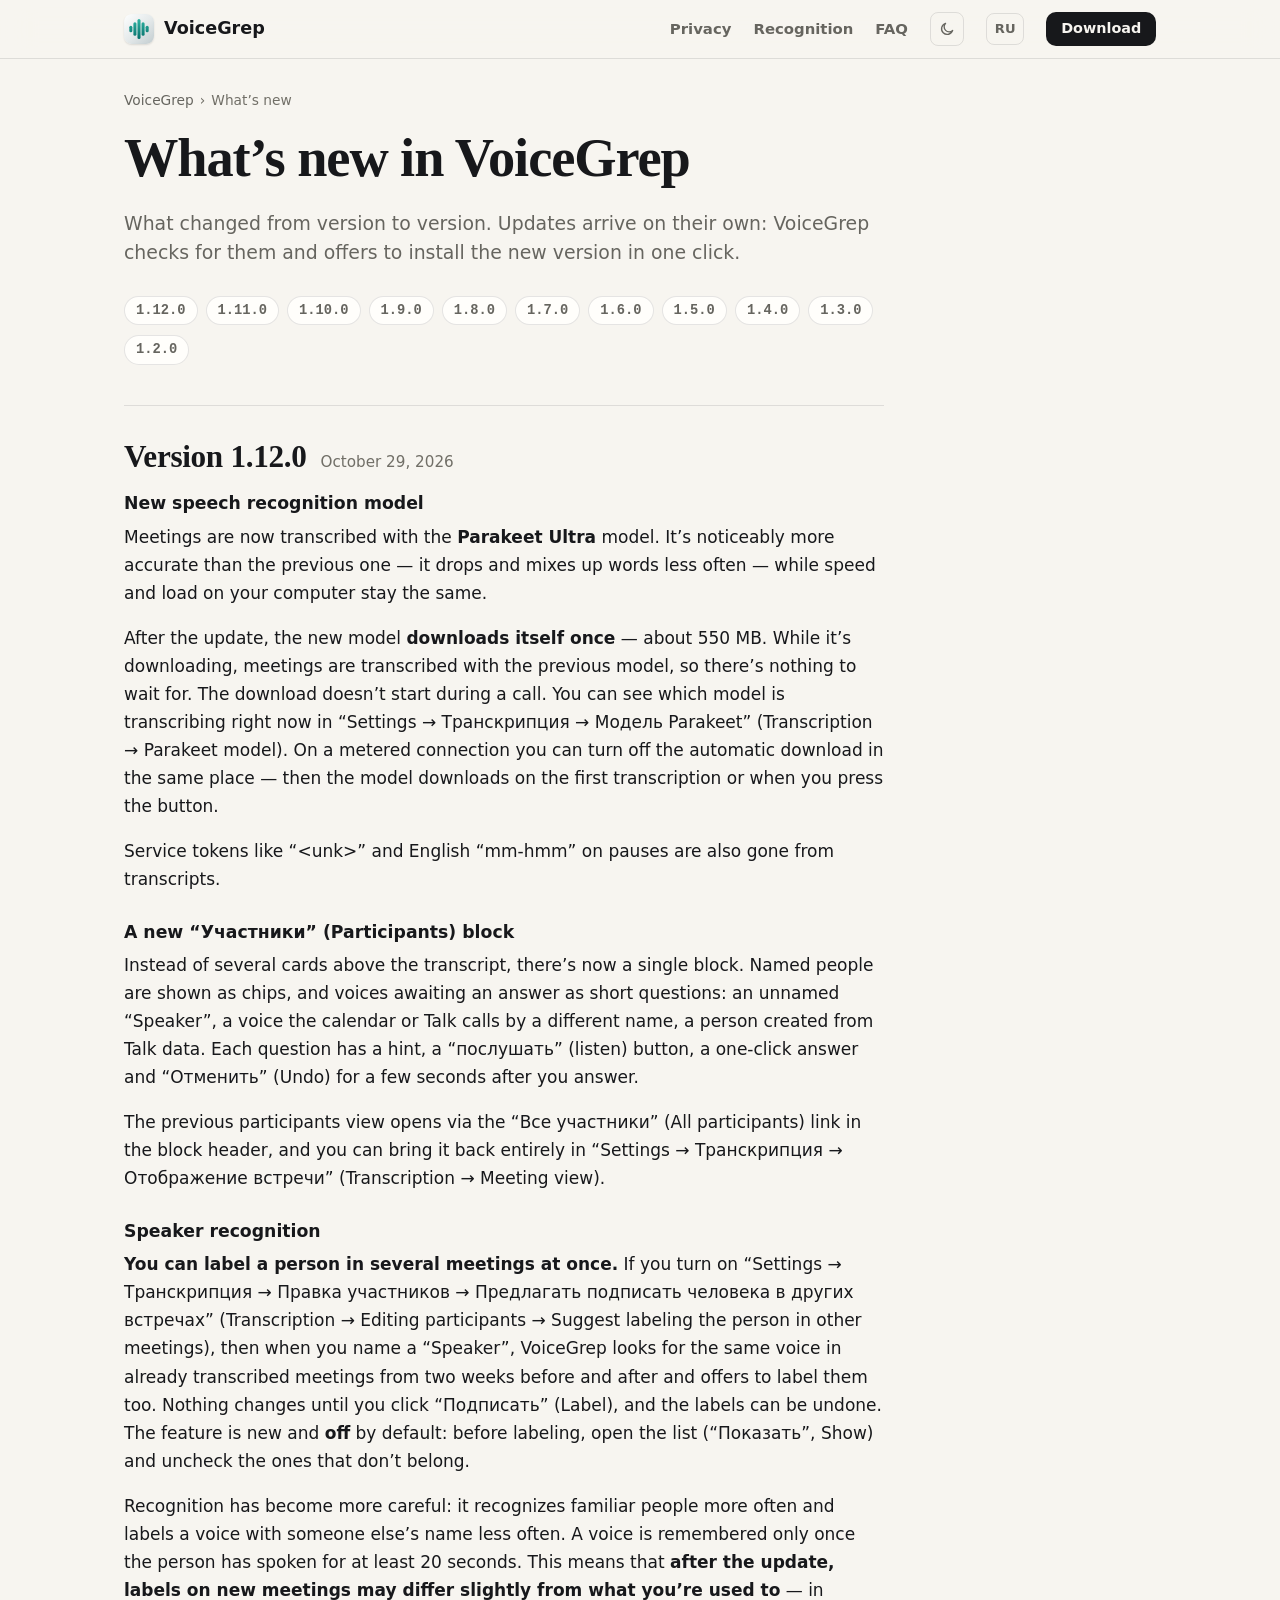
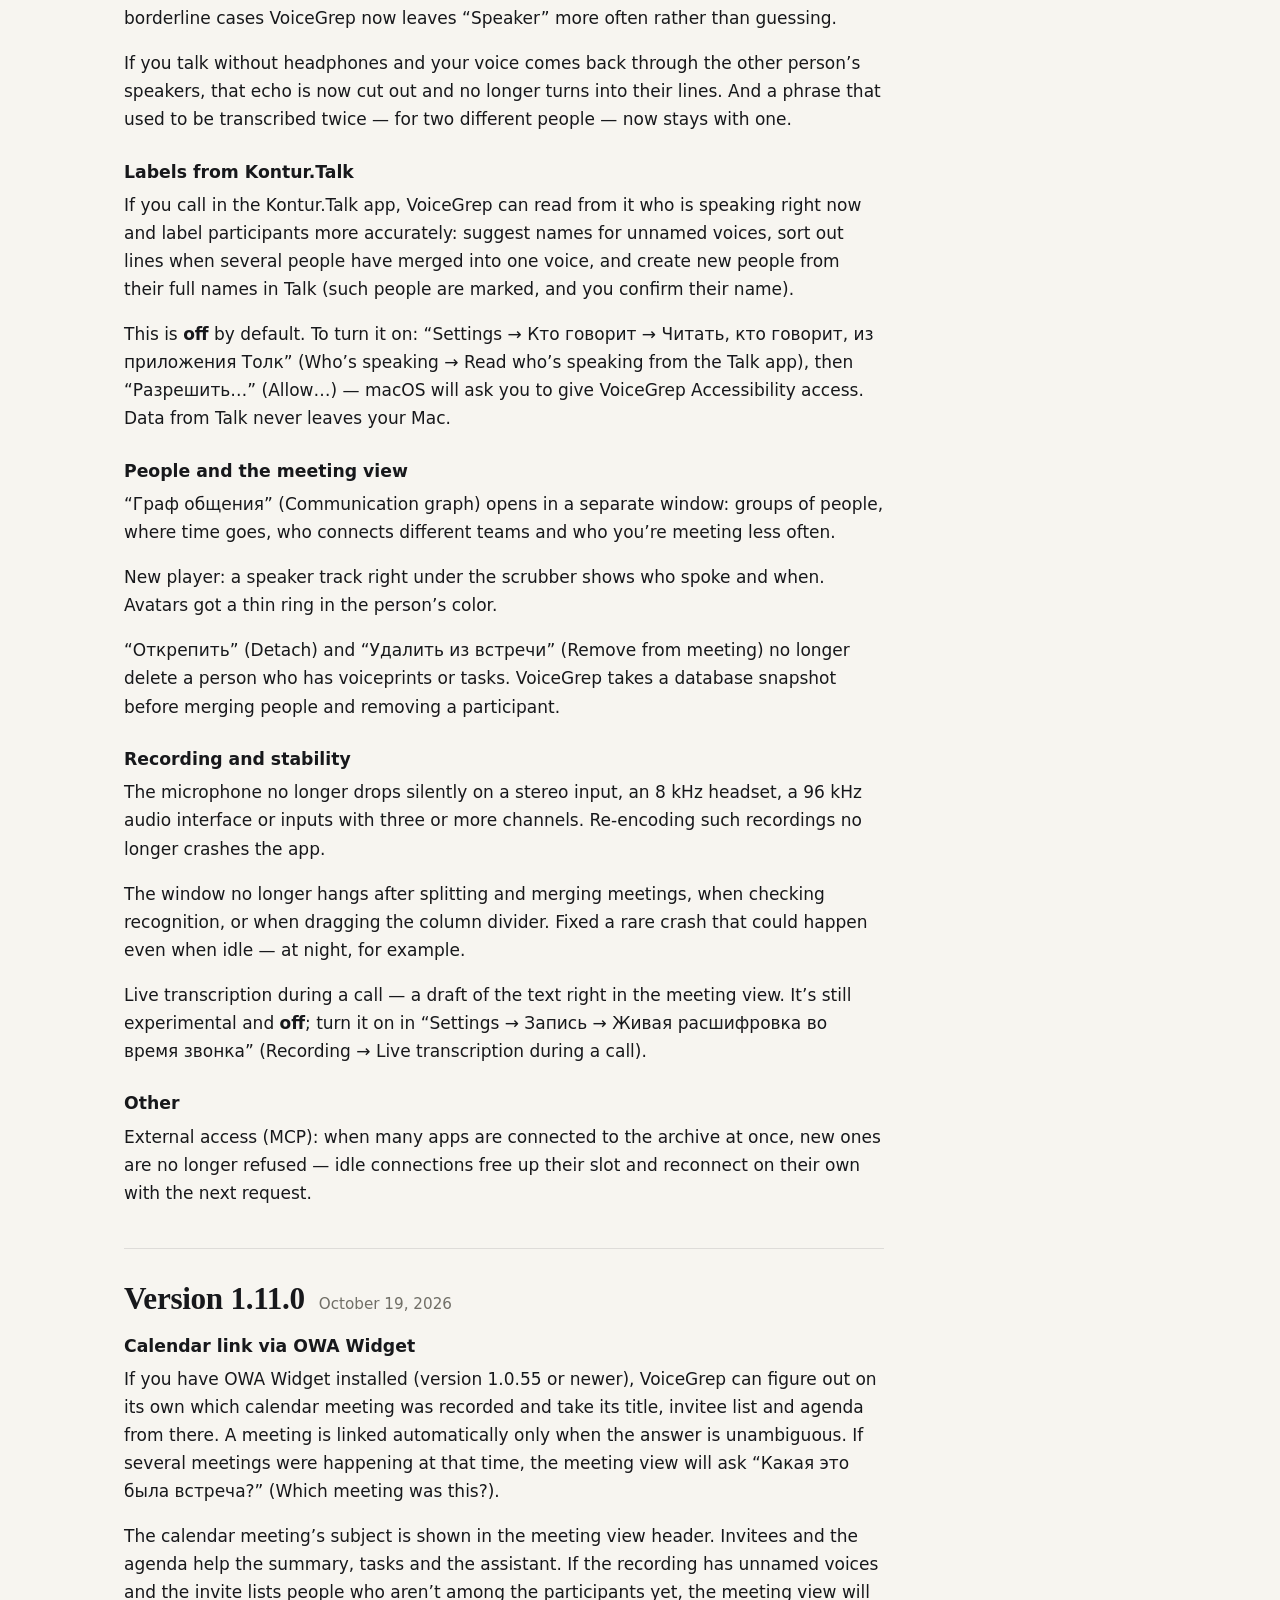
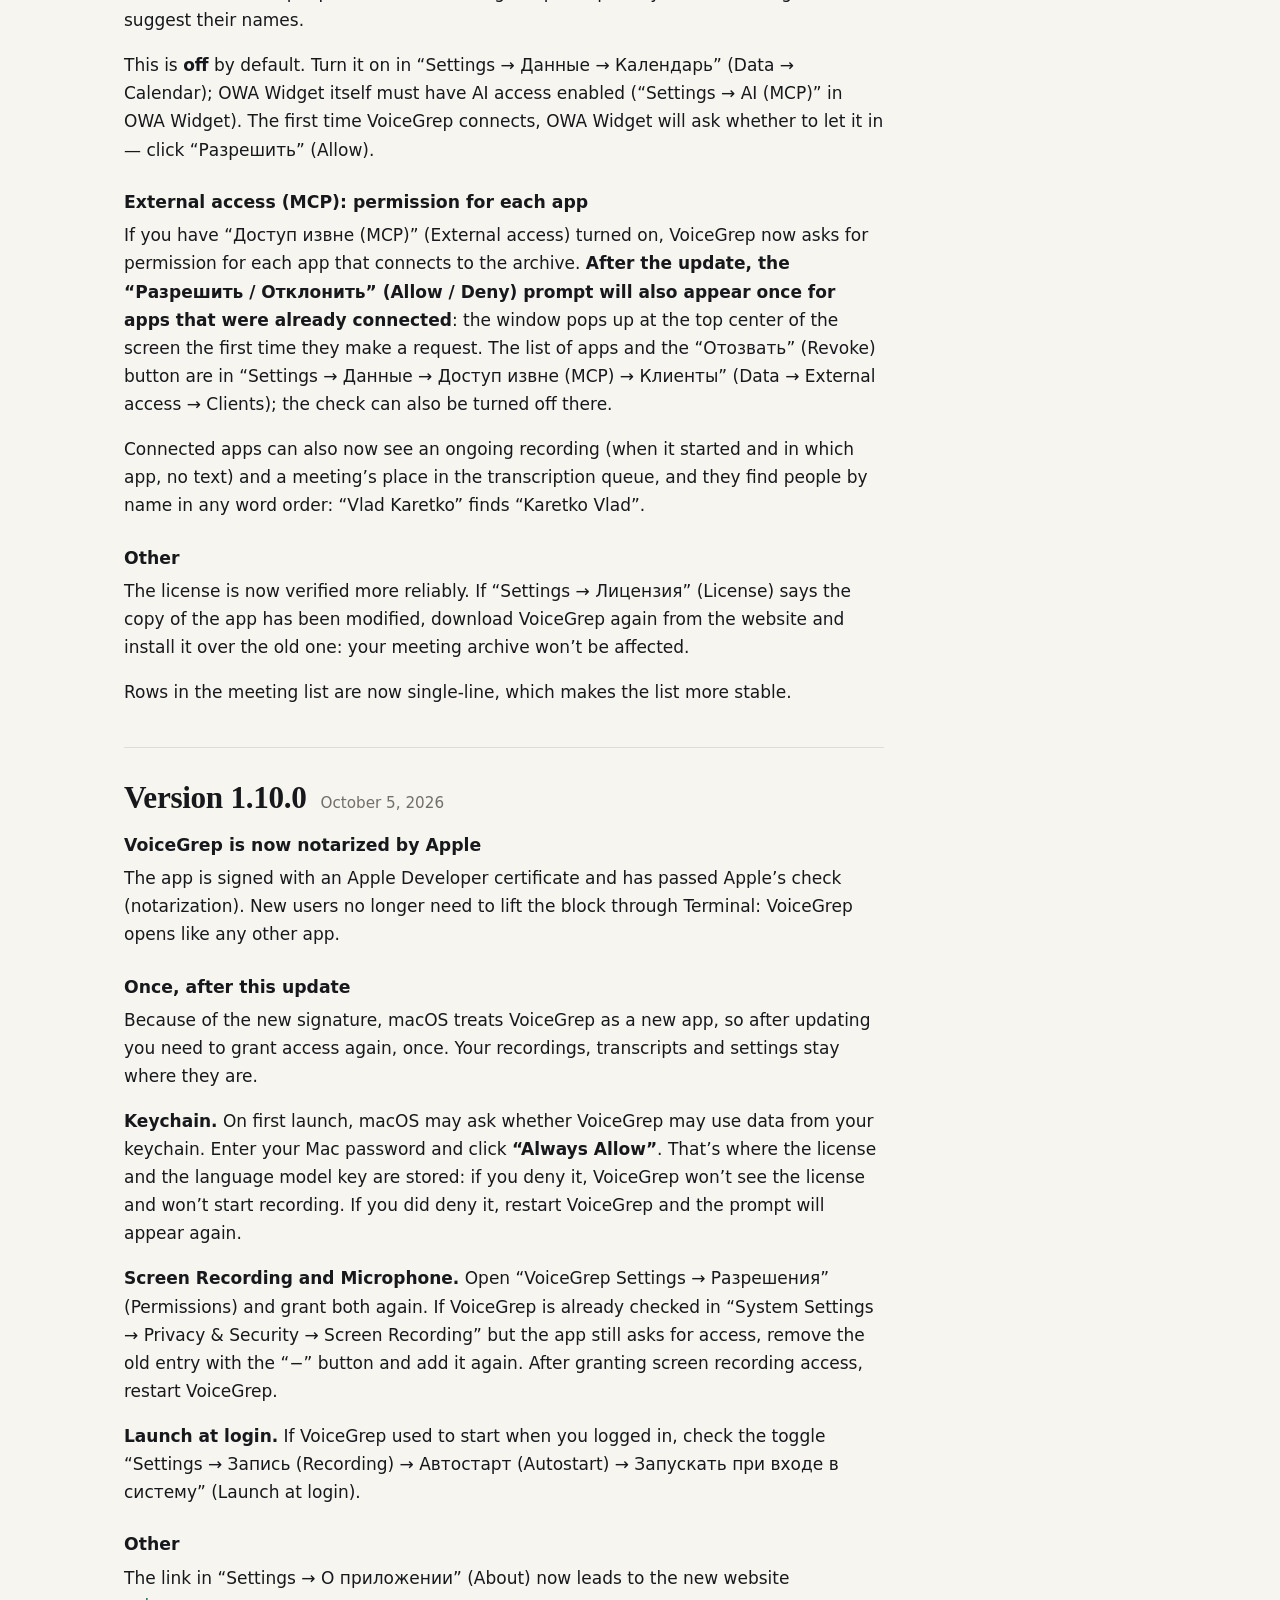
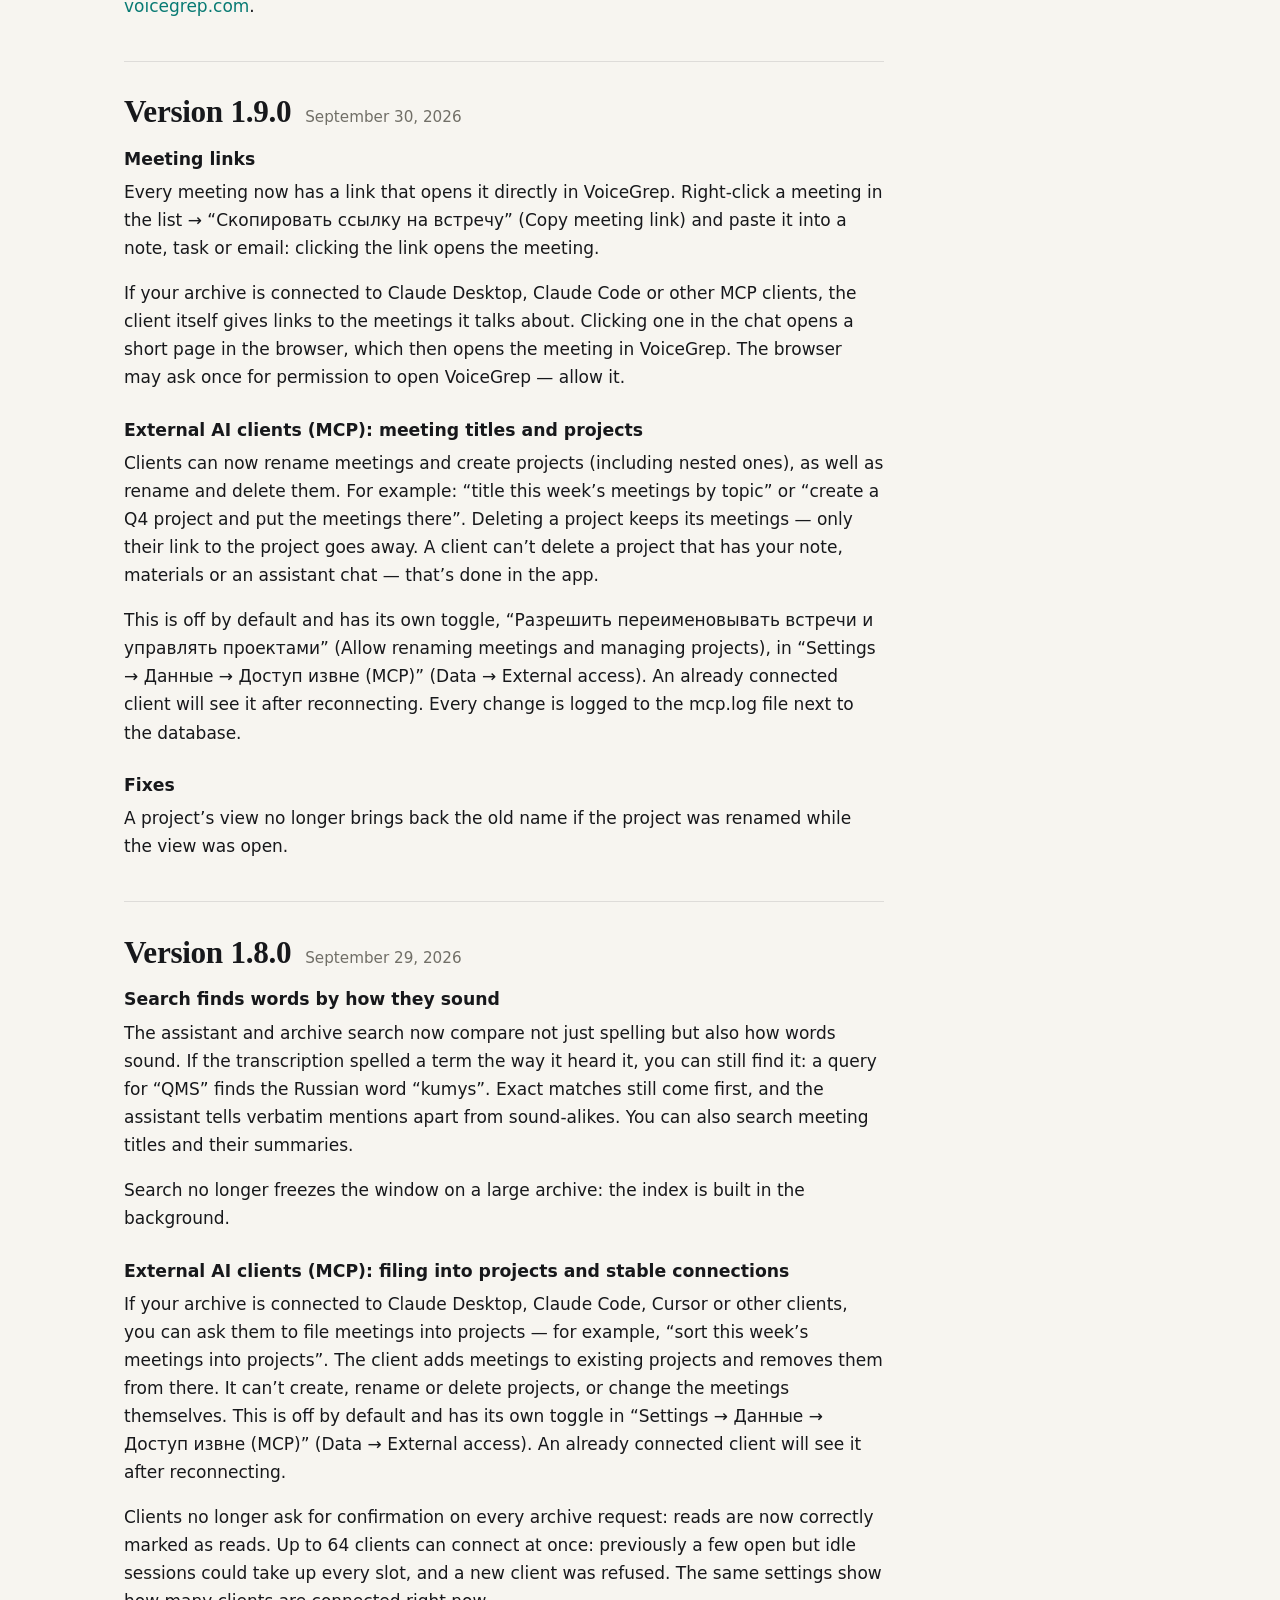
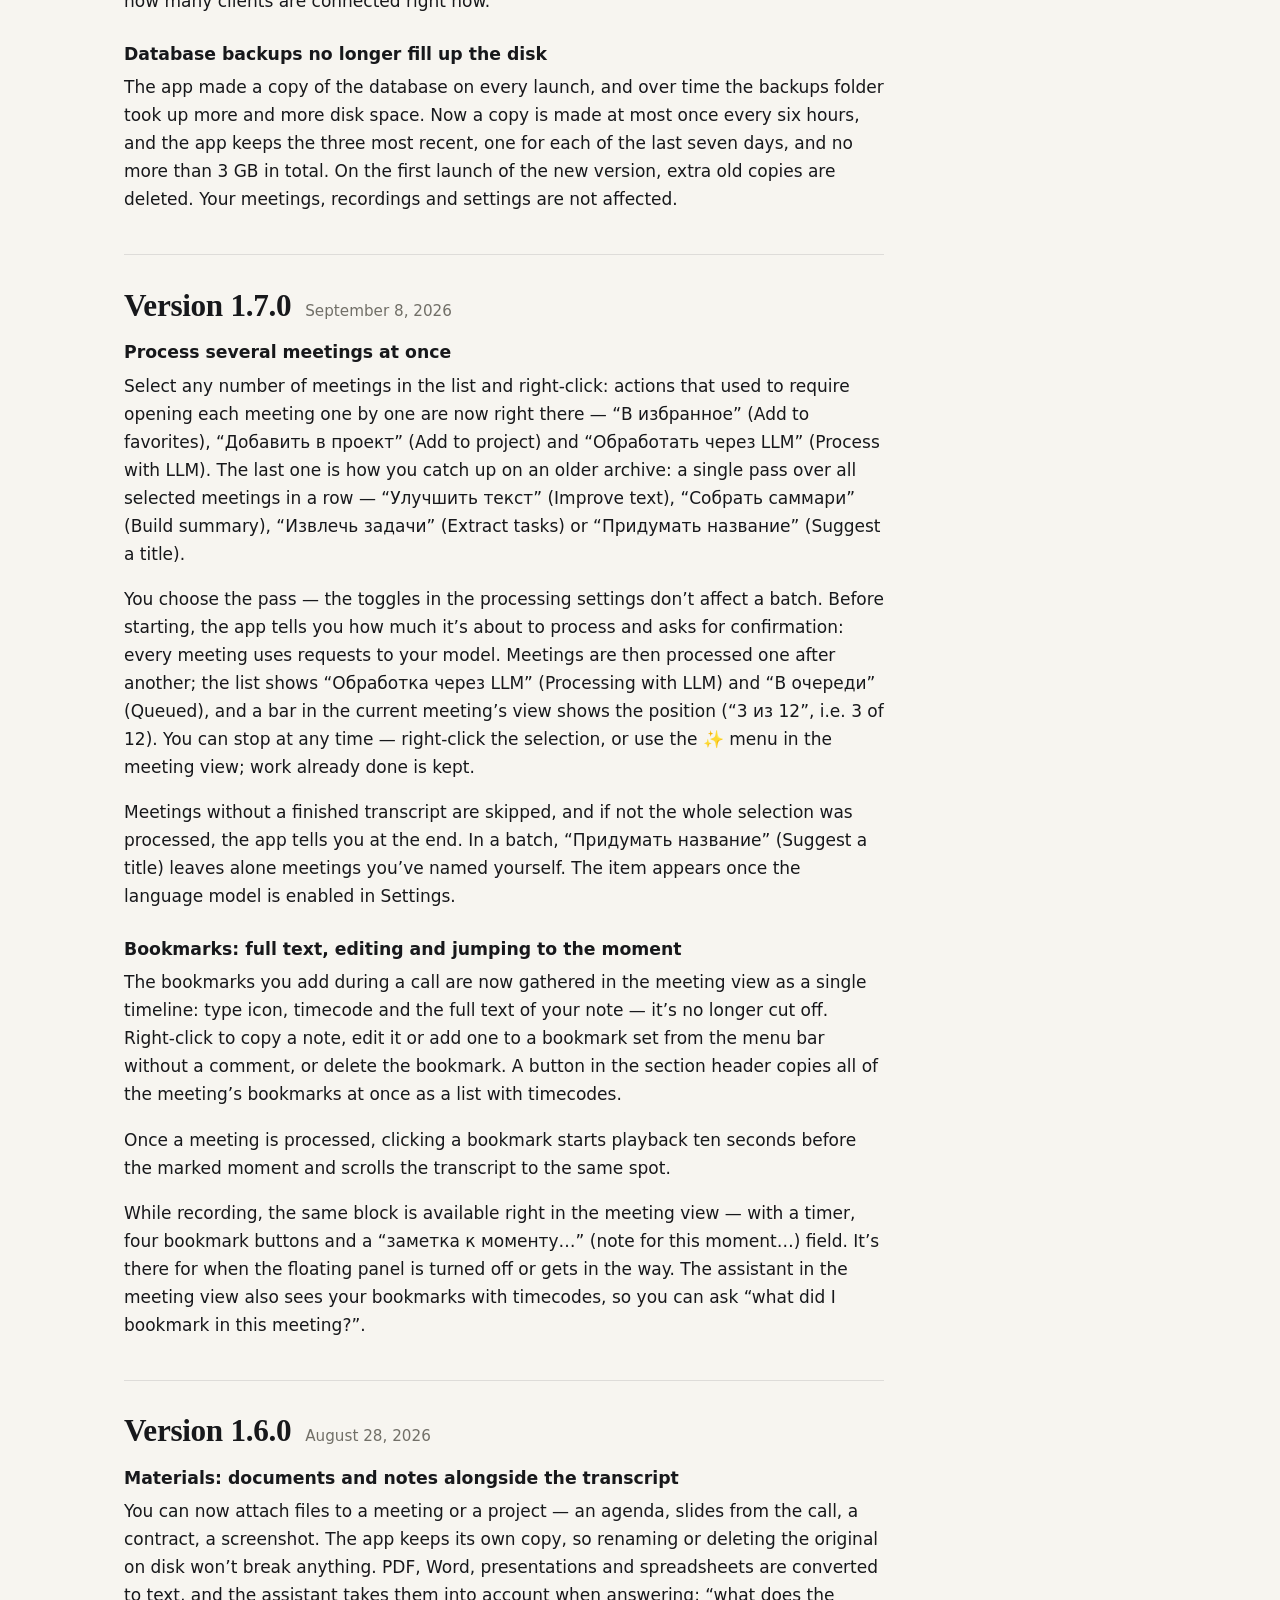
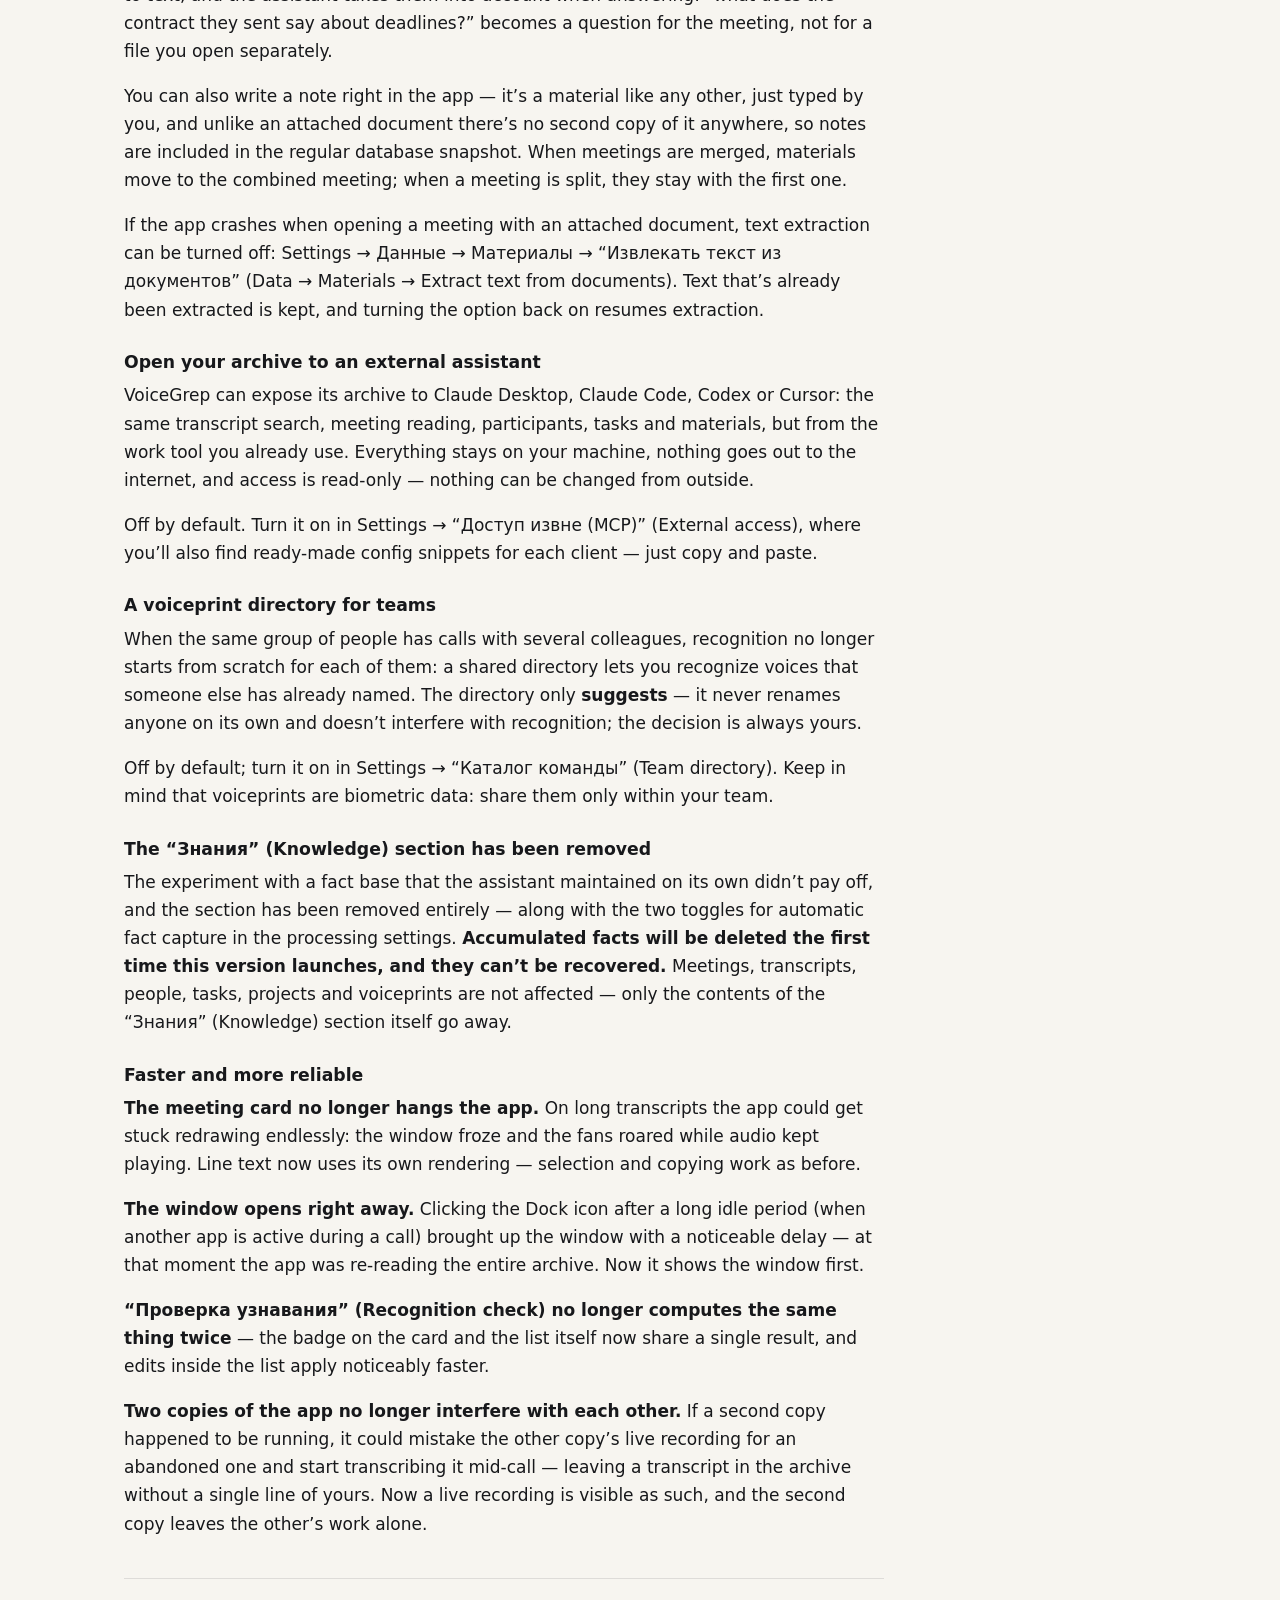
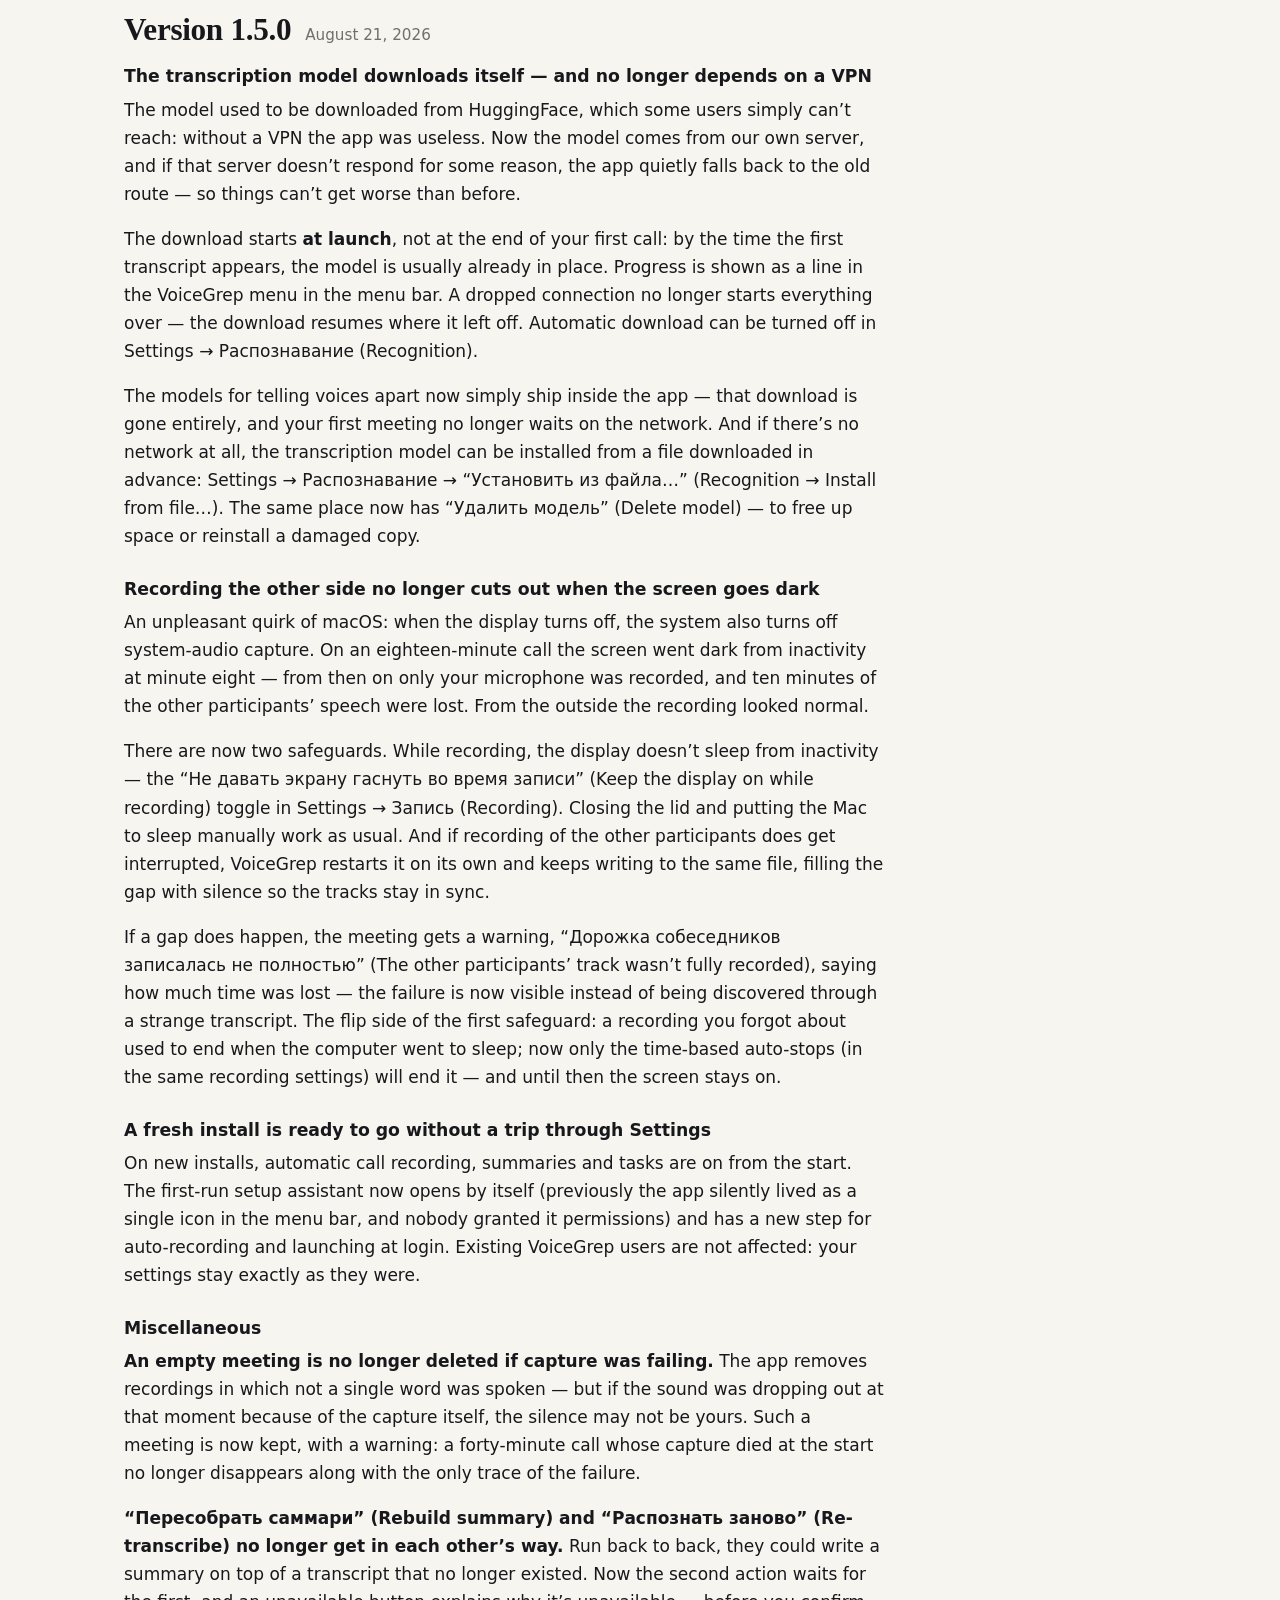
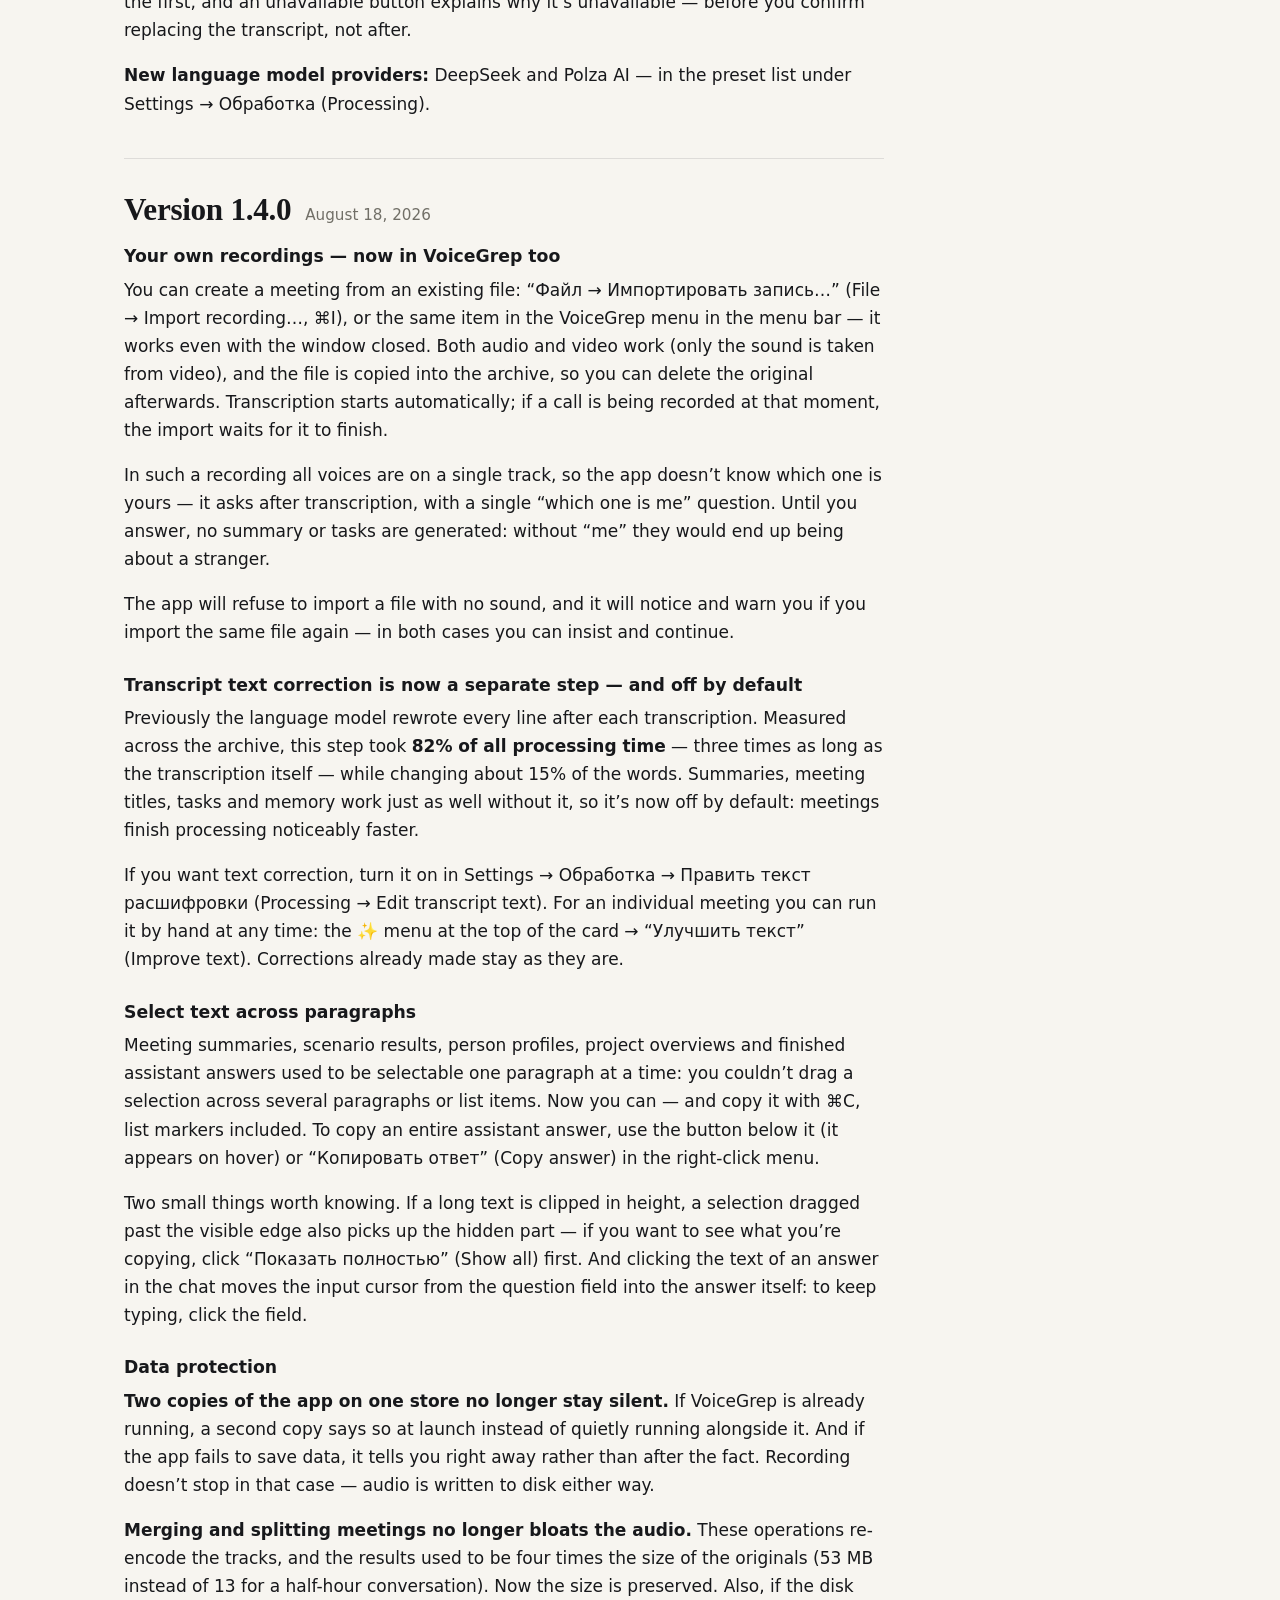
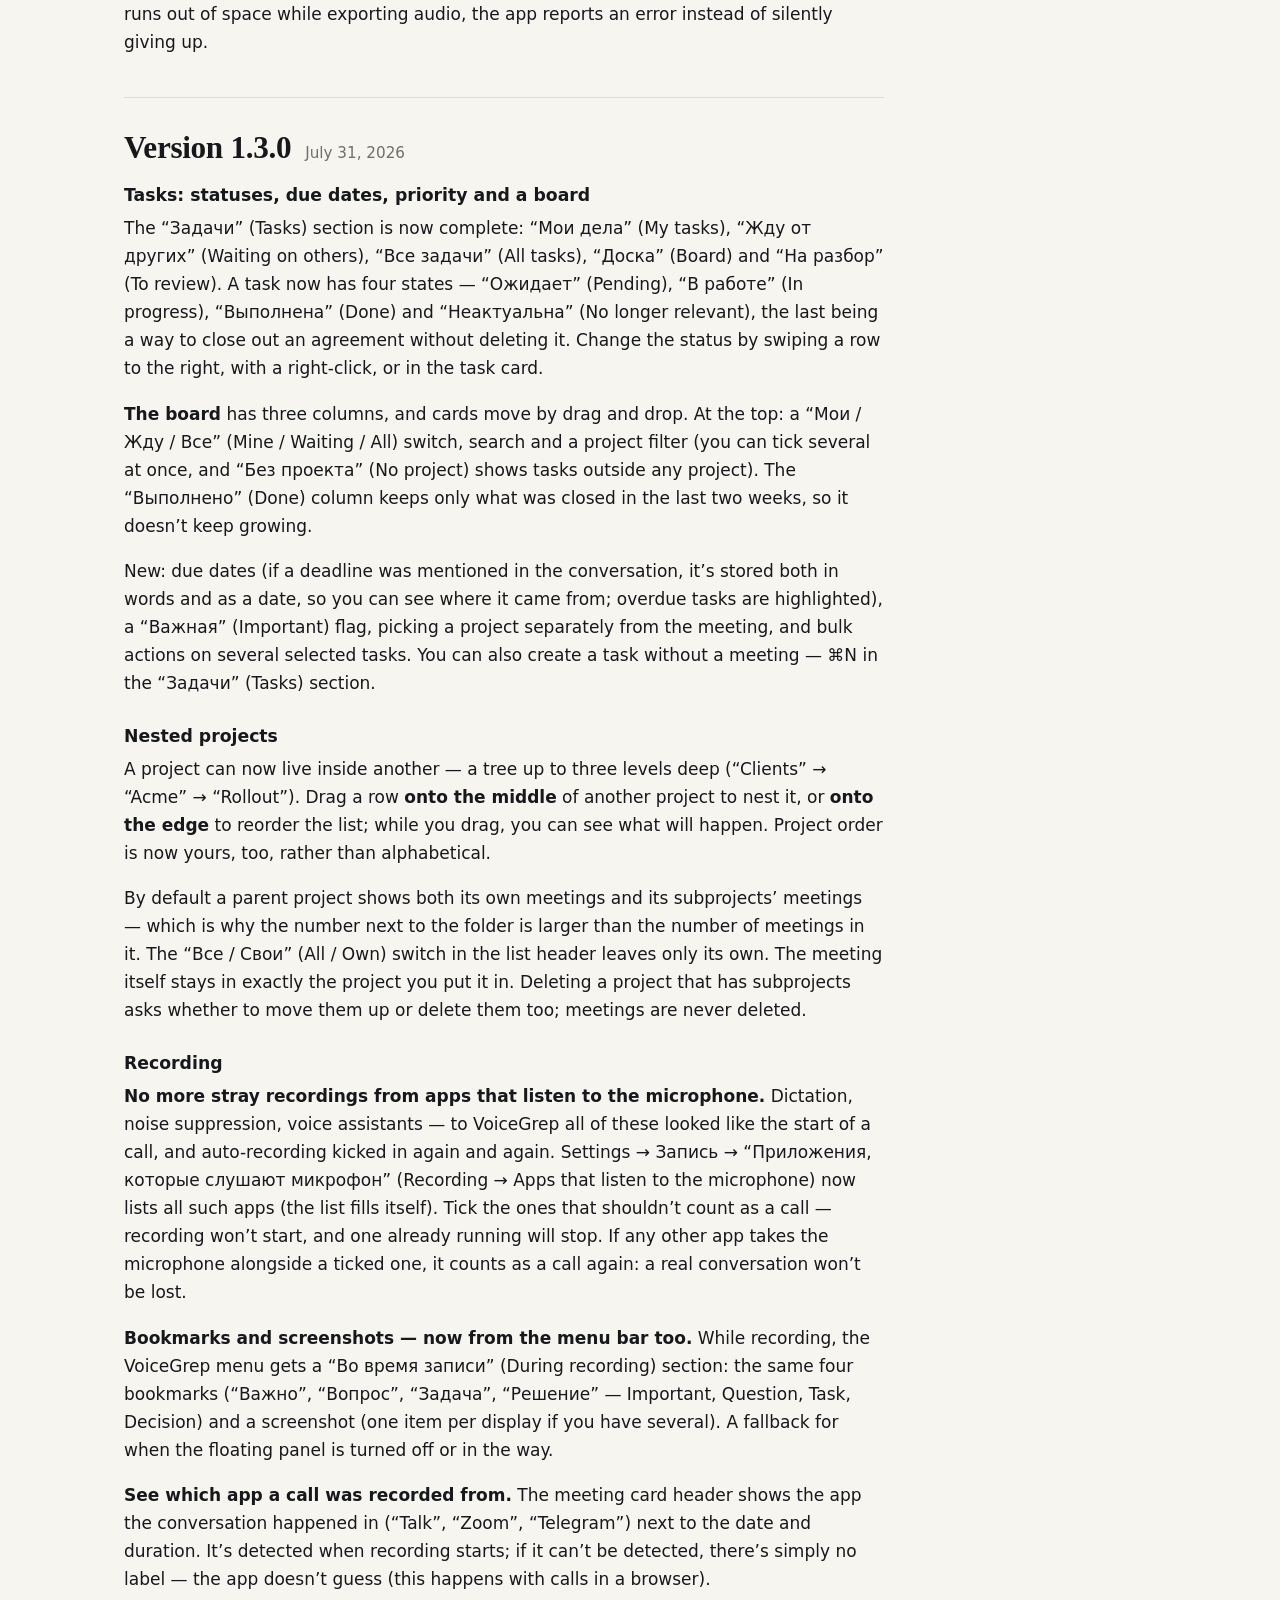
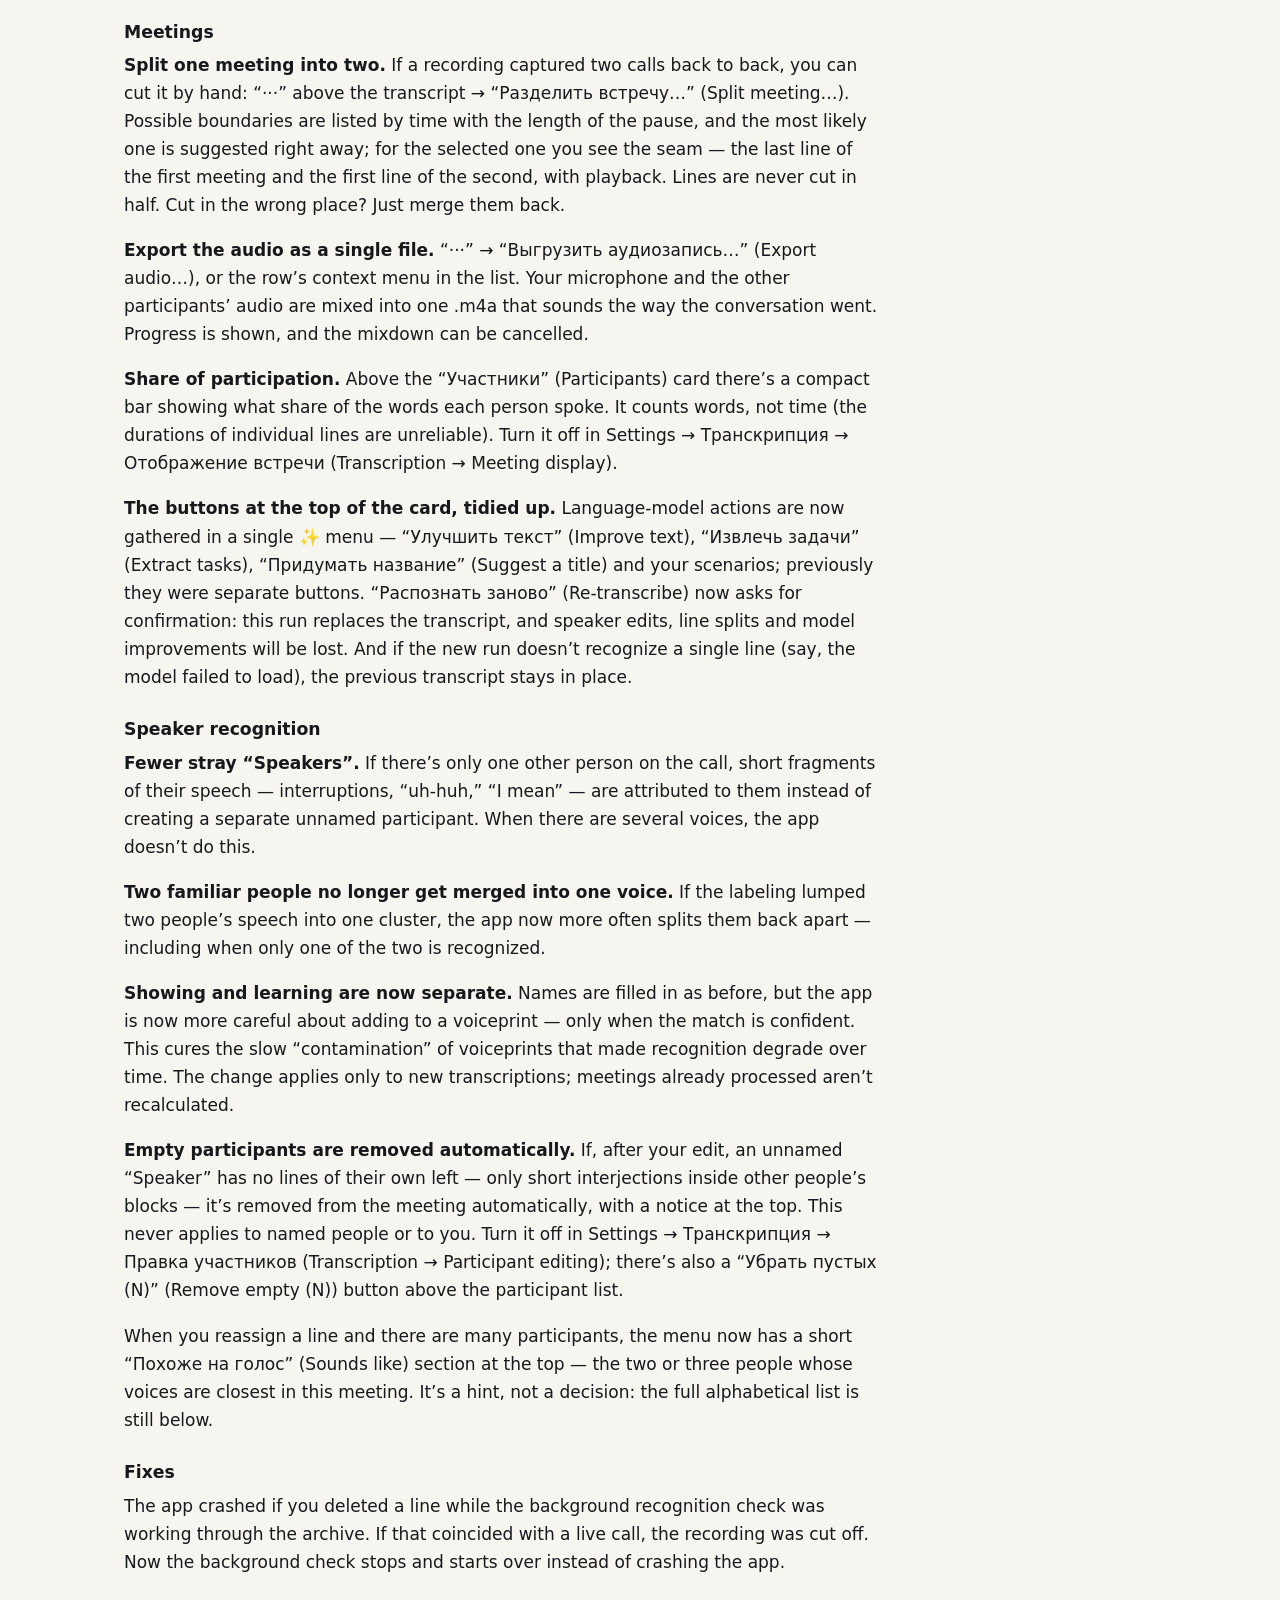
==== commit 14ccbc74: "Сайт: новая иконка (favicon, og-image) и свежий sitemap" ====
--- a/changelog/index.html
+++ b/changelog/index.html
@@ -114,7 +114,7 @@
   <nav class="top" aria-label="Navigation">
     <div class="wrap nav-in">
       <a class="brand" href="../" aria-label="VoiceGrep — home">
-        <svg width="30" height="30" viewBox="100 100 824 824" aria-hidden="true"><defs><linearGradient id="lg-m" x1="132" y1="116" x2="892" y2="916" gradientUnits="userSpaceOnUse"><stop offset="0" stop-color="#FCFDFD"/><stop offset=".52" stop-color="#E4E9EA"/><stop offset="1" stop-color="#C4CED1"/></linearGradient><linearGradient id="lg-w" x1="512" y1="272" x2="512" y2="752" gradientUnits="userSpaceOnUse"><stop offset="0" stop-color="#70D9C8"/><stop offset="1" stop-color="#078F88"/></linearGradient></defs><rect x="100" y="100" width="824" height="824" rx="184" fill="url(#lg-m)"/><g fill="url(#lg-w)"><rect x="284" y="432" width="72" height="160" rx="36"/><rect x="380" y="352" width="72" height="320" rx="36"/><rect x="476" y="272" width="72" height="480" rx="36"/><rect x="572" y="352" width="72" height="320" rx="36"/><rect x="668" y="432" width="72" height="160" rx="36"/></g></svg>
+        <svg width="30" height="30" viewBox="100 100 824 824" aria-hidden="true"><defs><linearGradient id="lg-m" x1="132" y1="116" x2="892" y2="916" gradientUnits="userSpaceOnUse"><stop offset="0" stop-color="#FCFDFD"/><stop offset=".52" stop-color="#E4E9EA"/><stop offset="1" stop-color="#C4CED1"/></linearGradient><linearGradient id="lg-w" x1="512" y1="236" x2="512" y2="788" gradientUnits="userSpaceOnUse"><stop offset="0" stop-color="#2FB3A2"/><stop offset="1" stop-color="#06706B"/></linearGradient></defs><rect x="100" y="100" width="824" height="824" rx="184" fill="url(#lg-m)"/><rect class="rim" x="101" y="101" width="822" height="822" rx="183" fill="none" stroke="#5E7378" stroke-width="2" opacity=".28"/><g fill="url(#lg-w)"><rect x="246" y="420" width="84" height="184" rx="42"/><rect x="358" y="328" width="84" height="368" rx="42"/><rect x="470" y="236" width="84" height="552" rx="42"/><rect x="582" y="328" width="84" height="368" rx="42"/><rect x="694" y="420" width="84" height="184" rx="42"/></g></svg>
         VoiceGrep
       </a>
       <div class="nav-links">
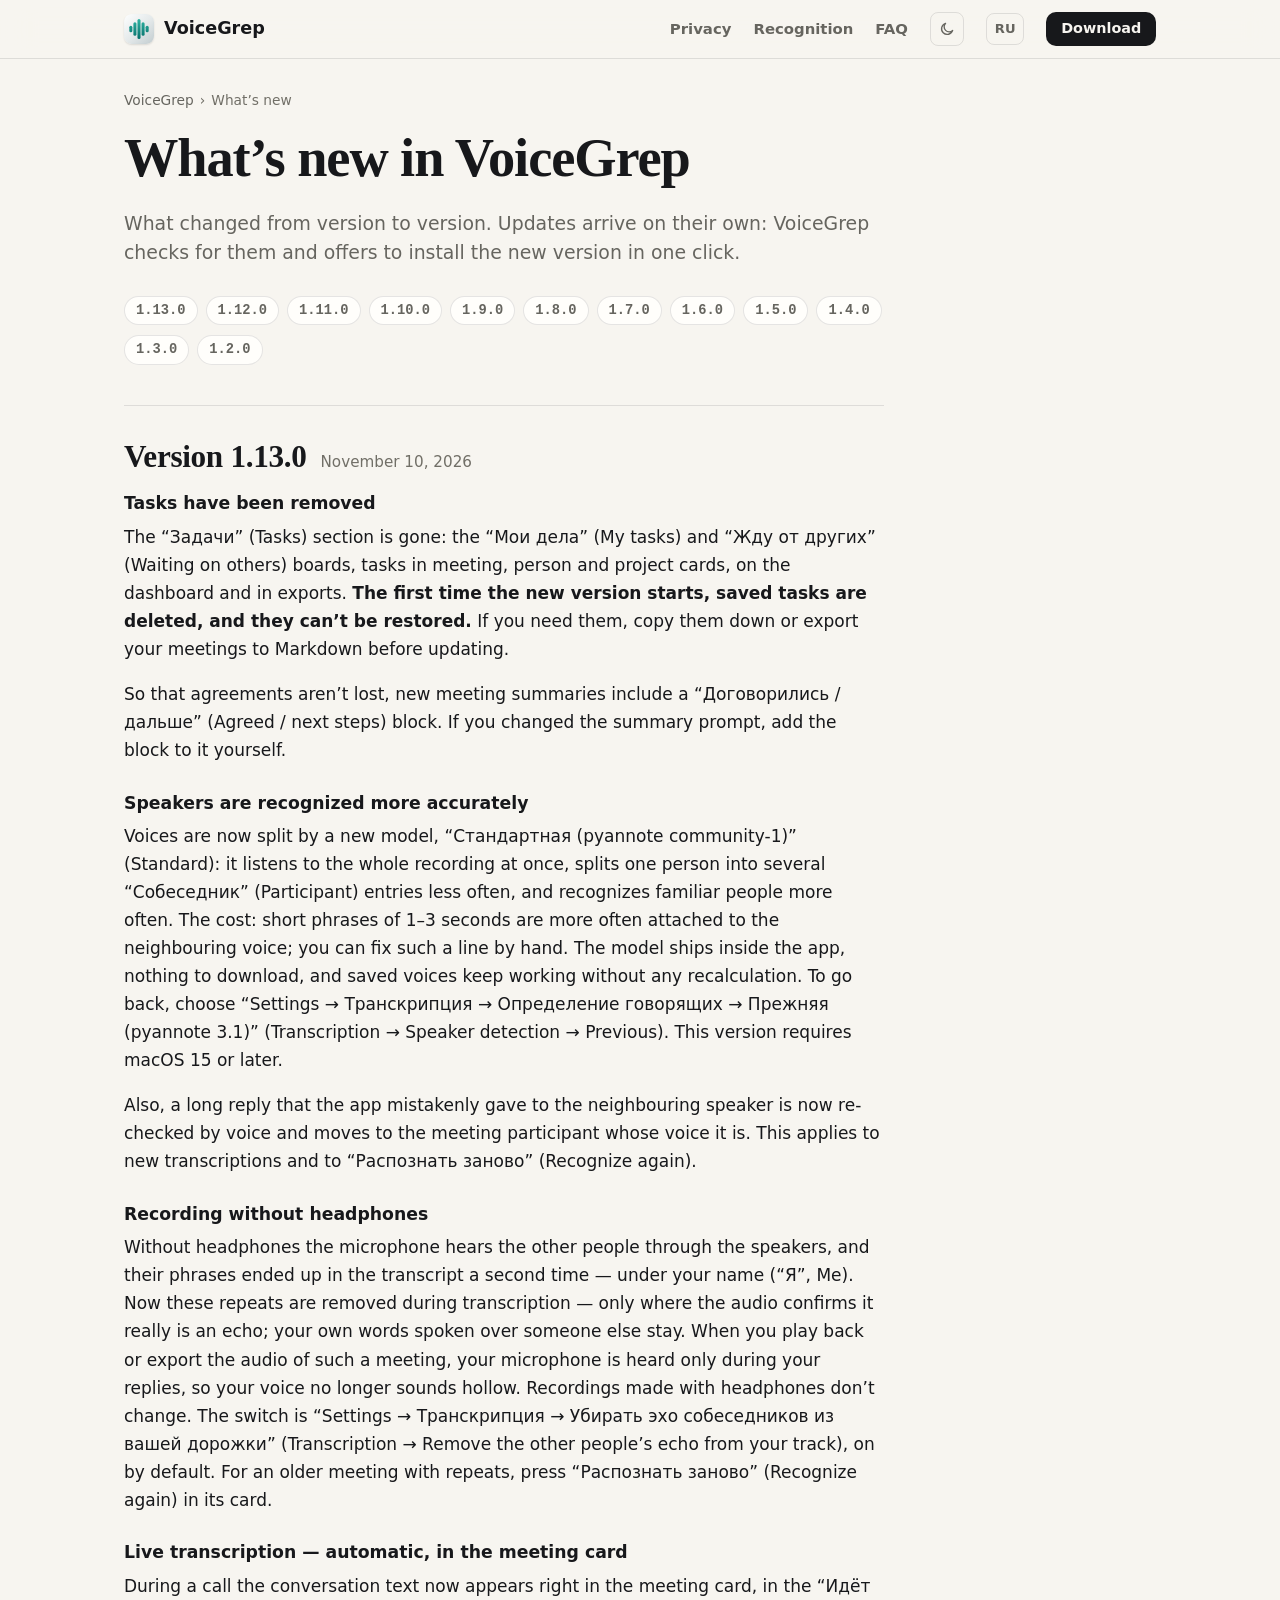
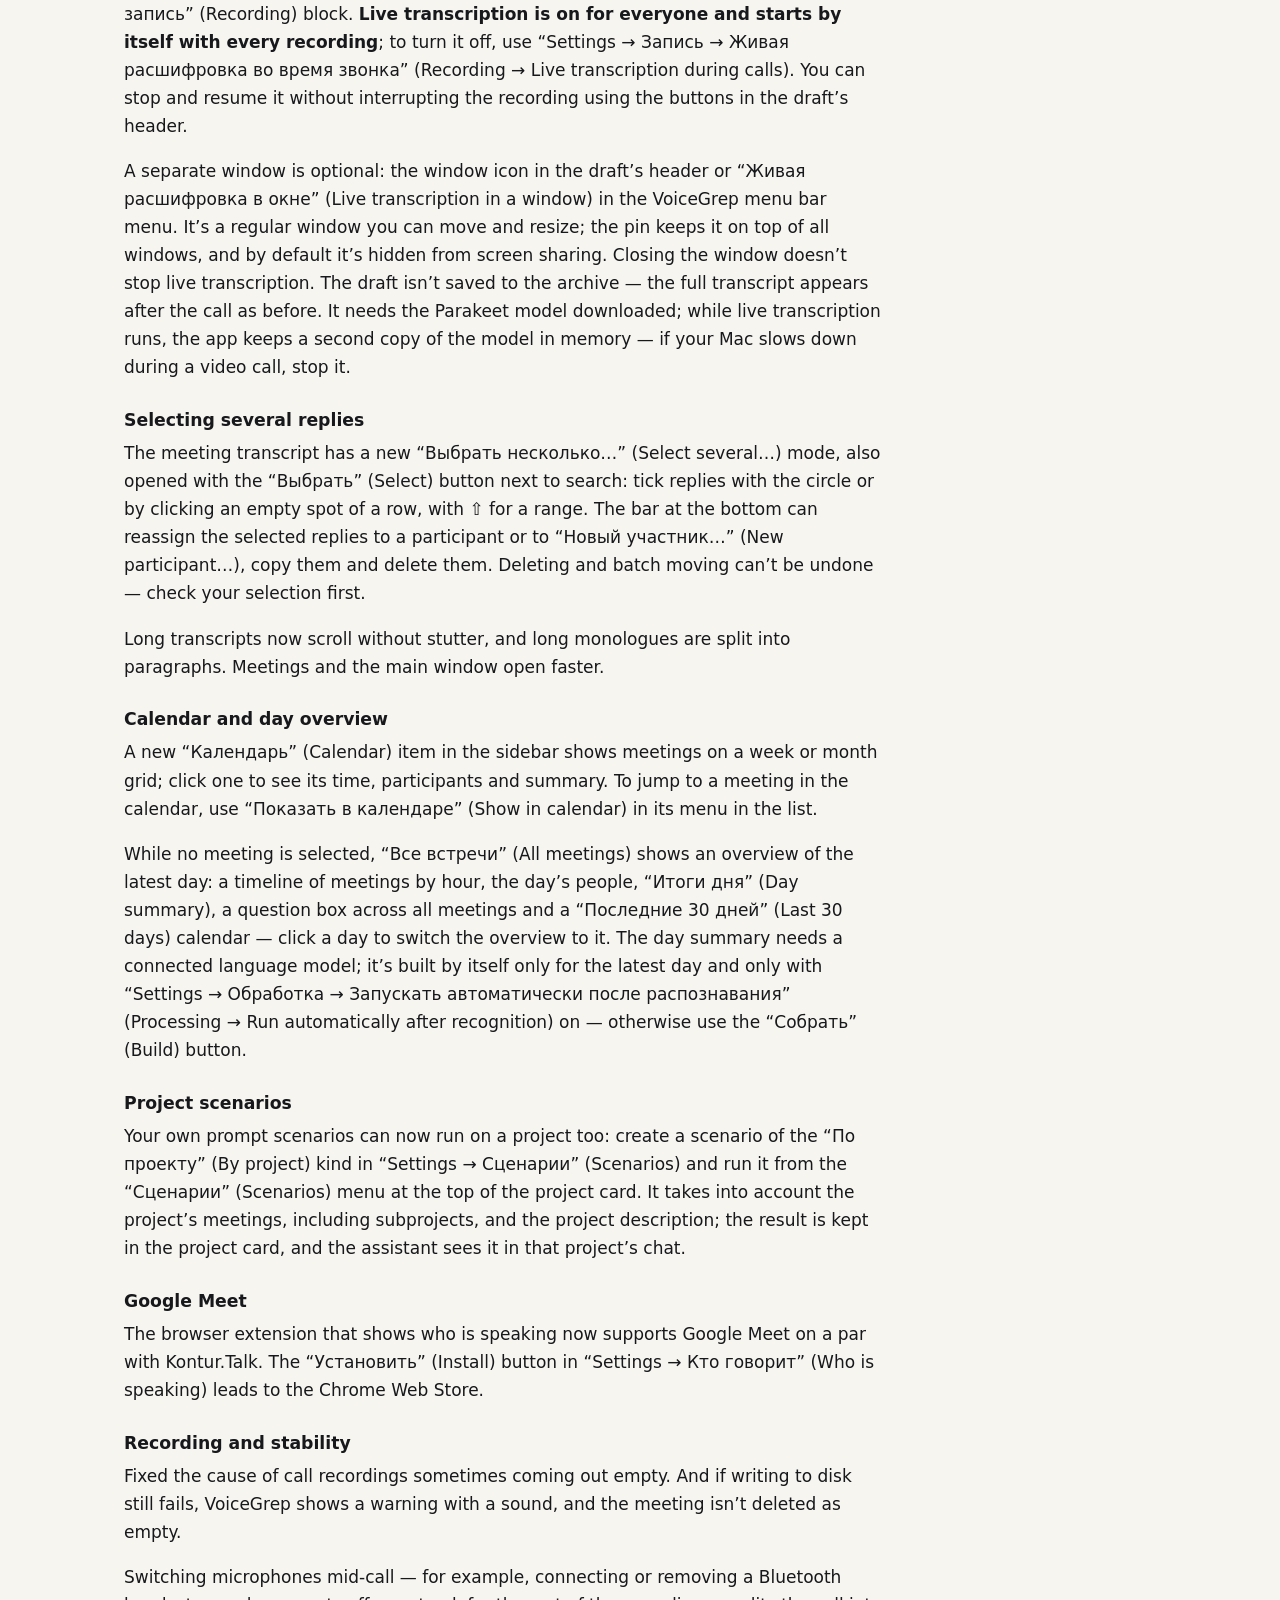
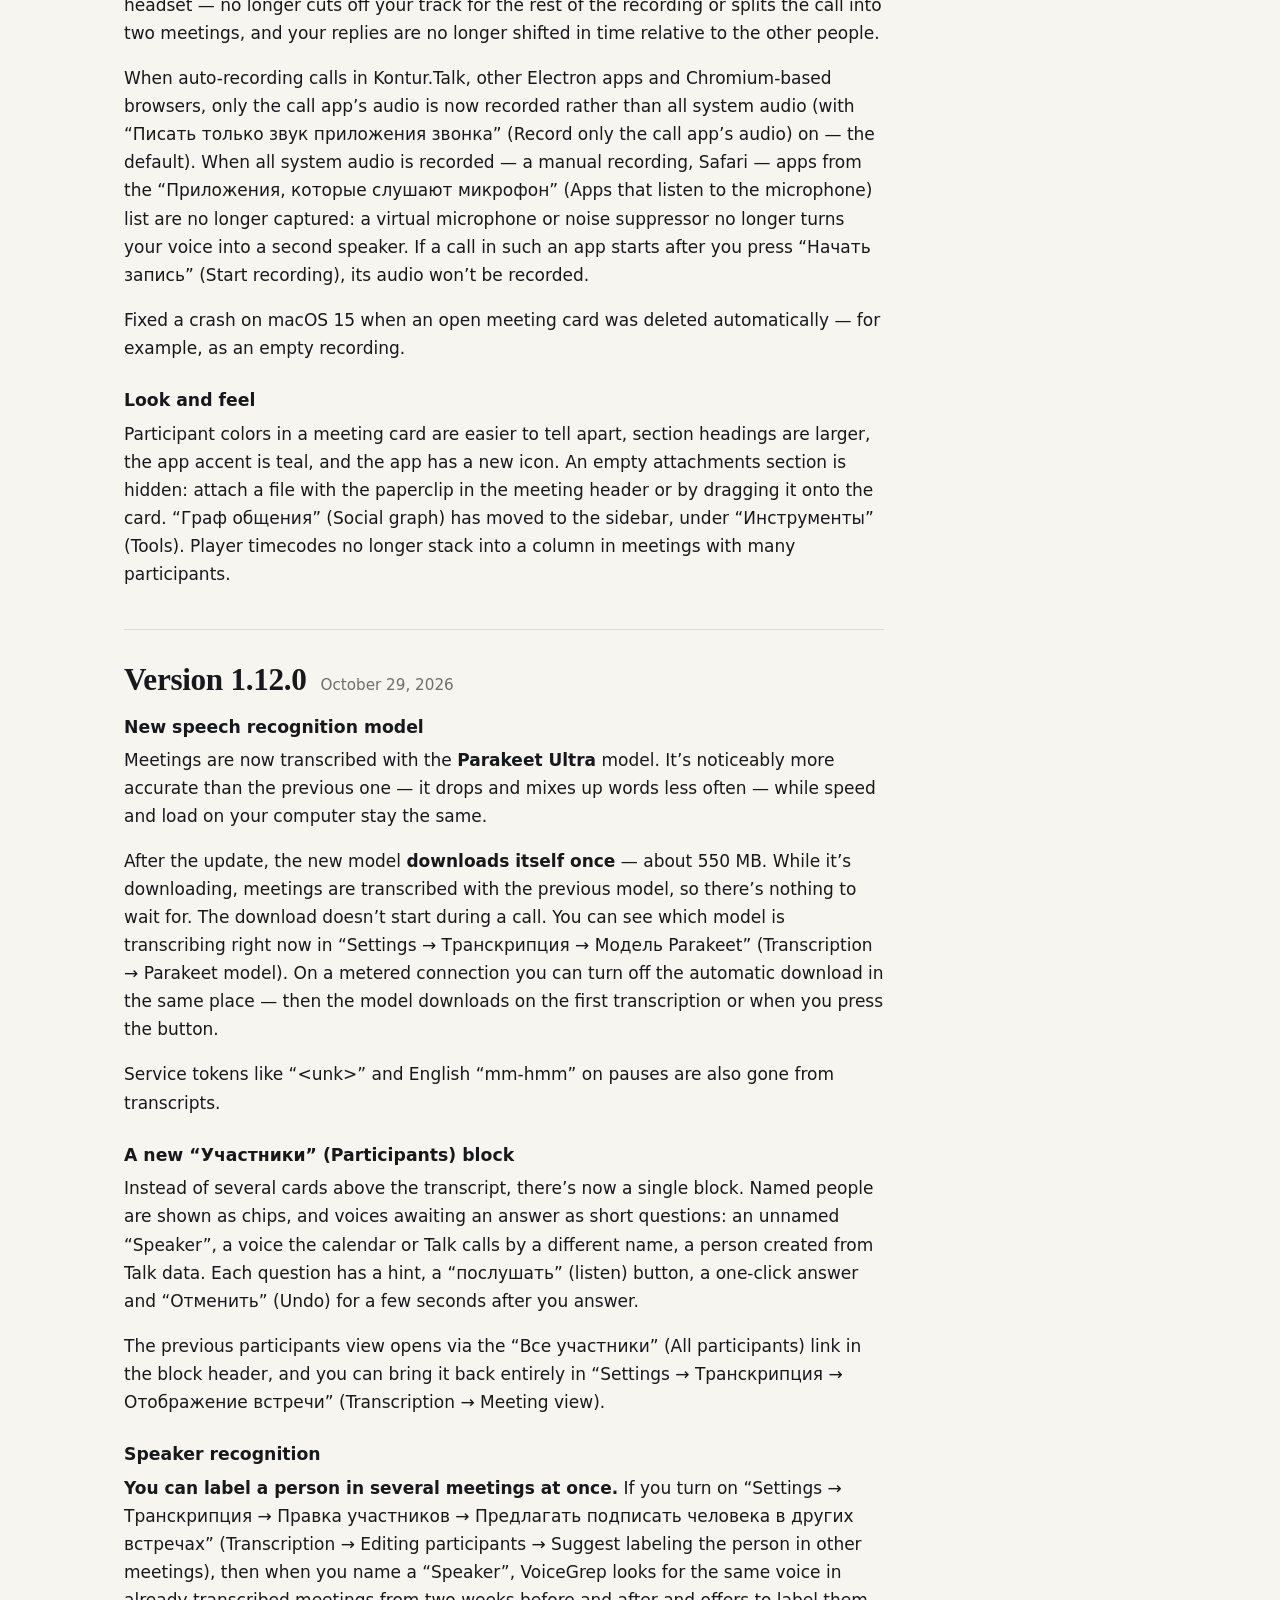
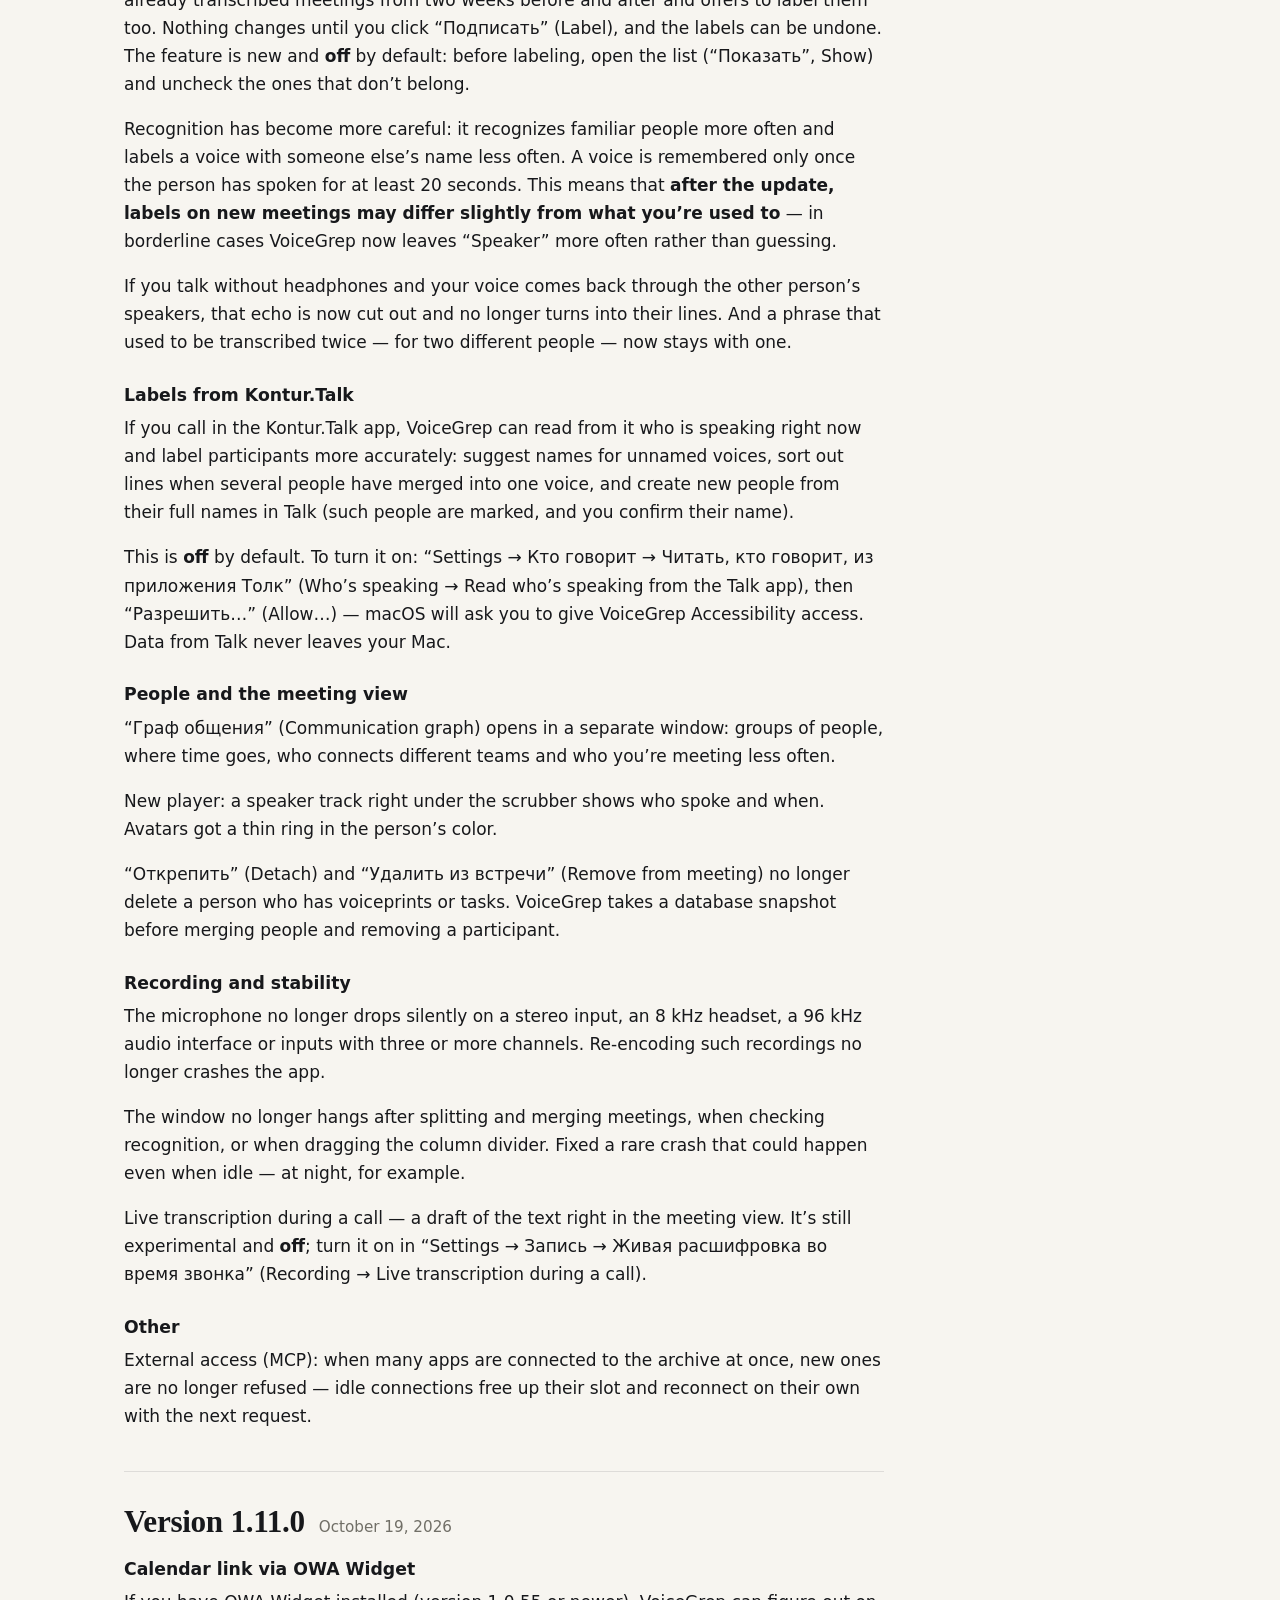
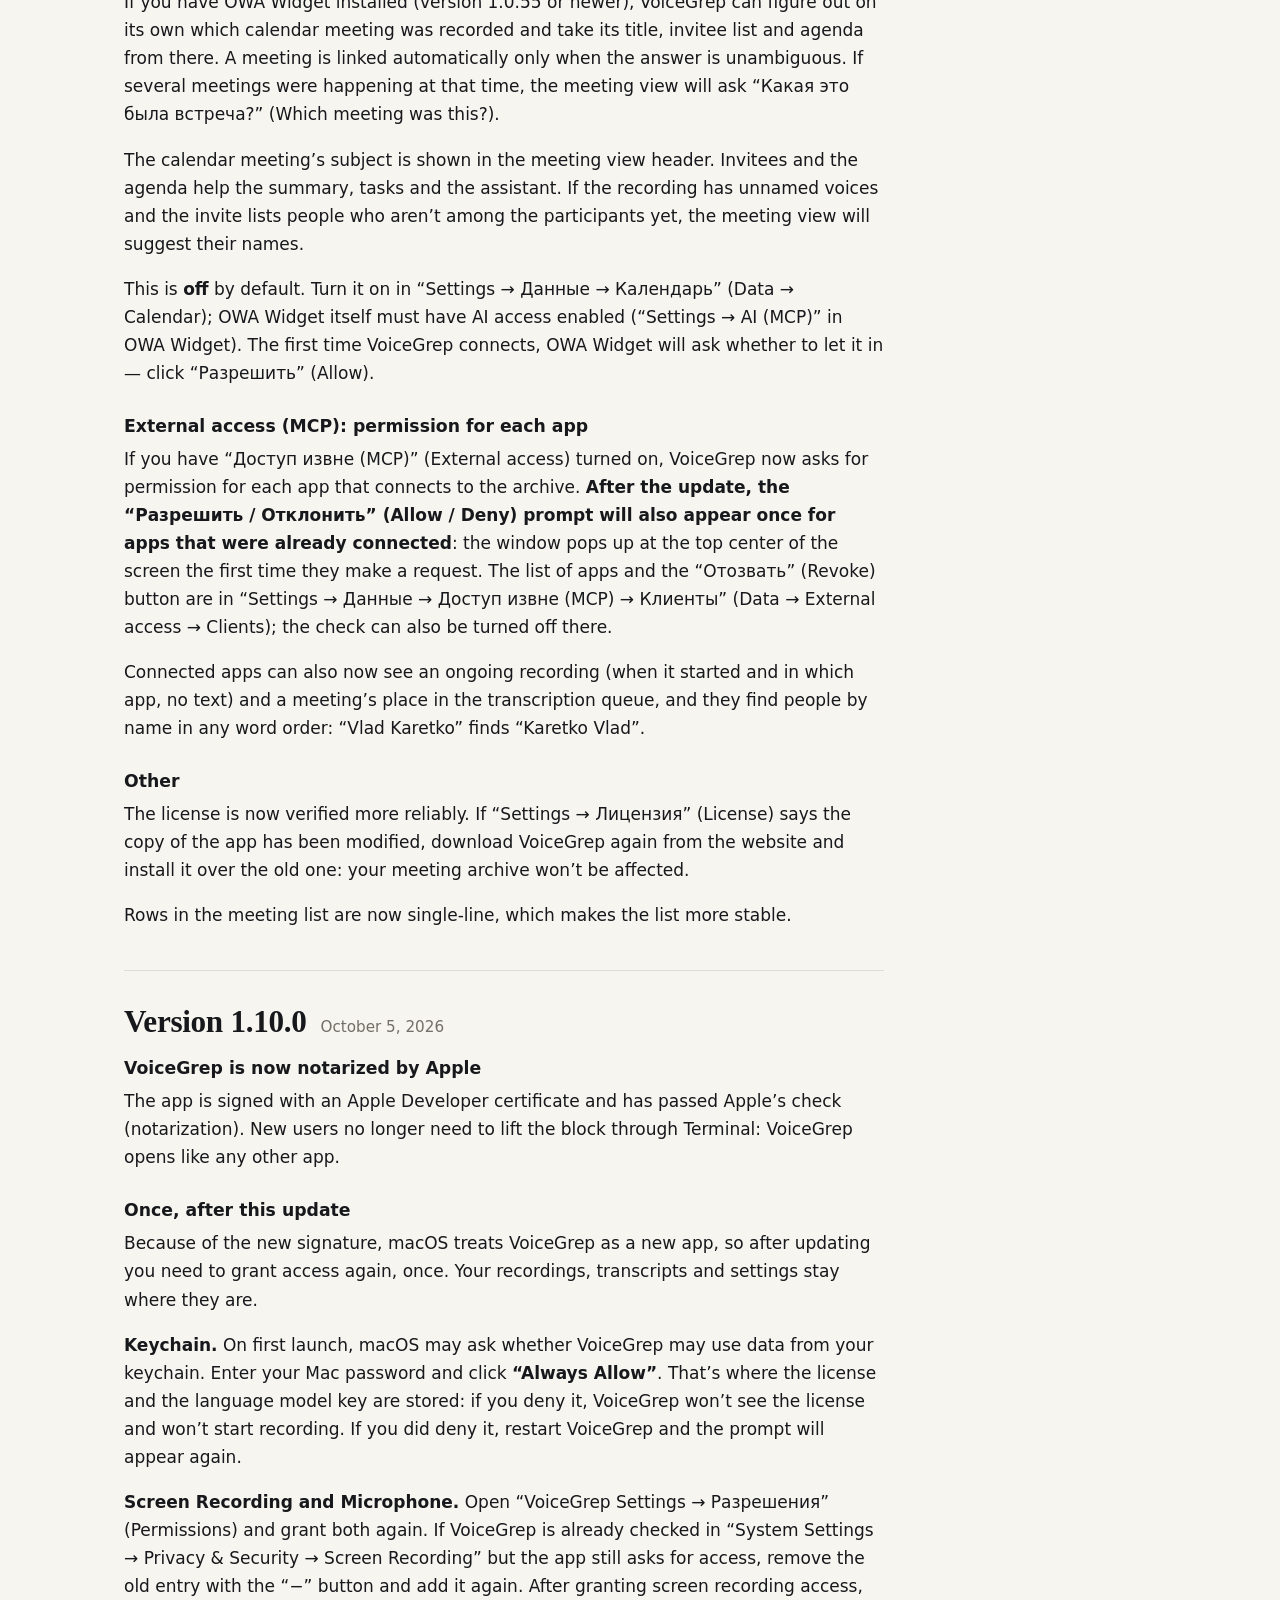
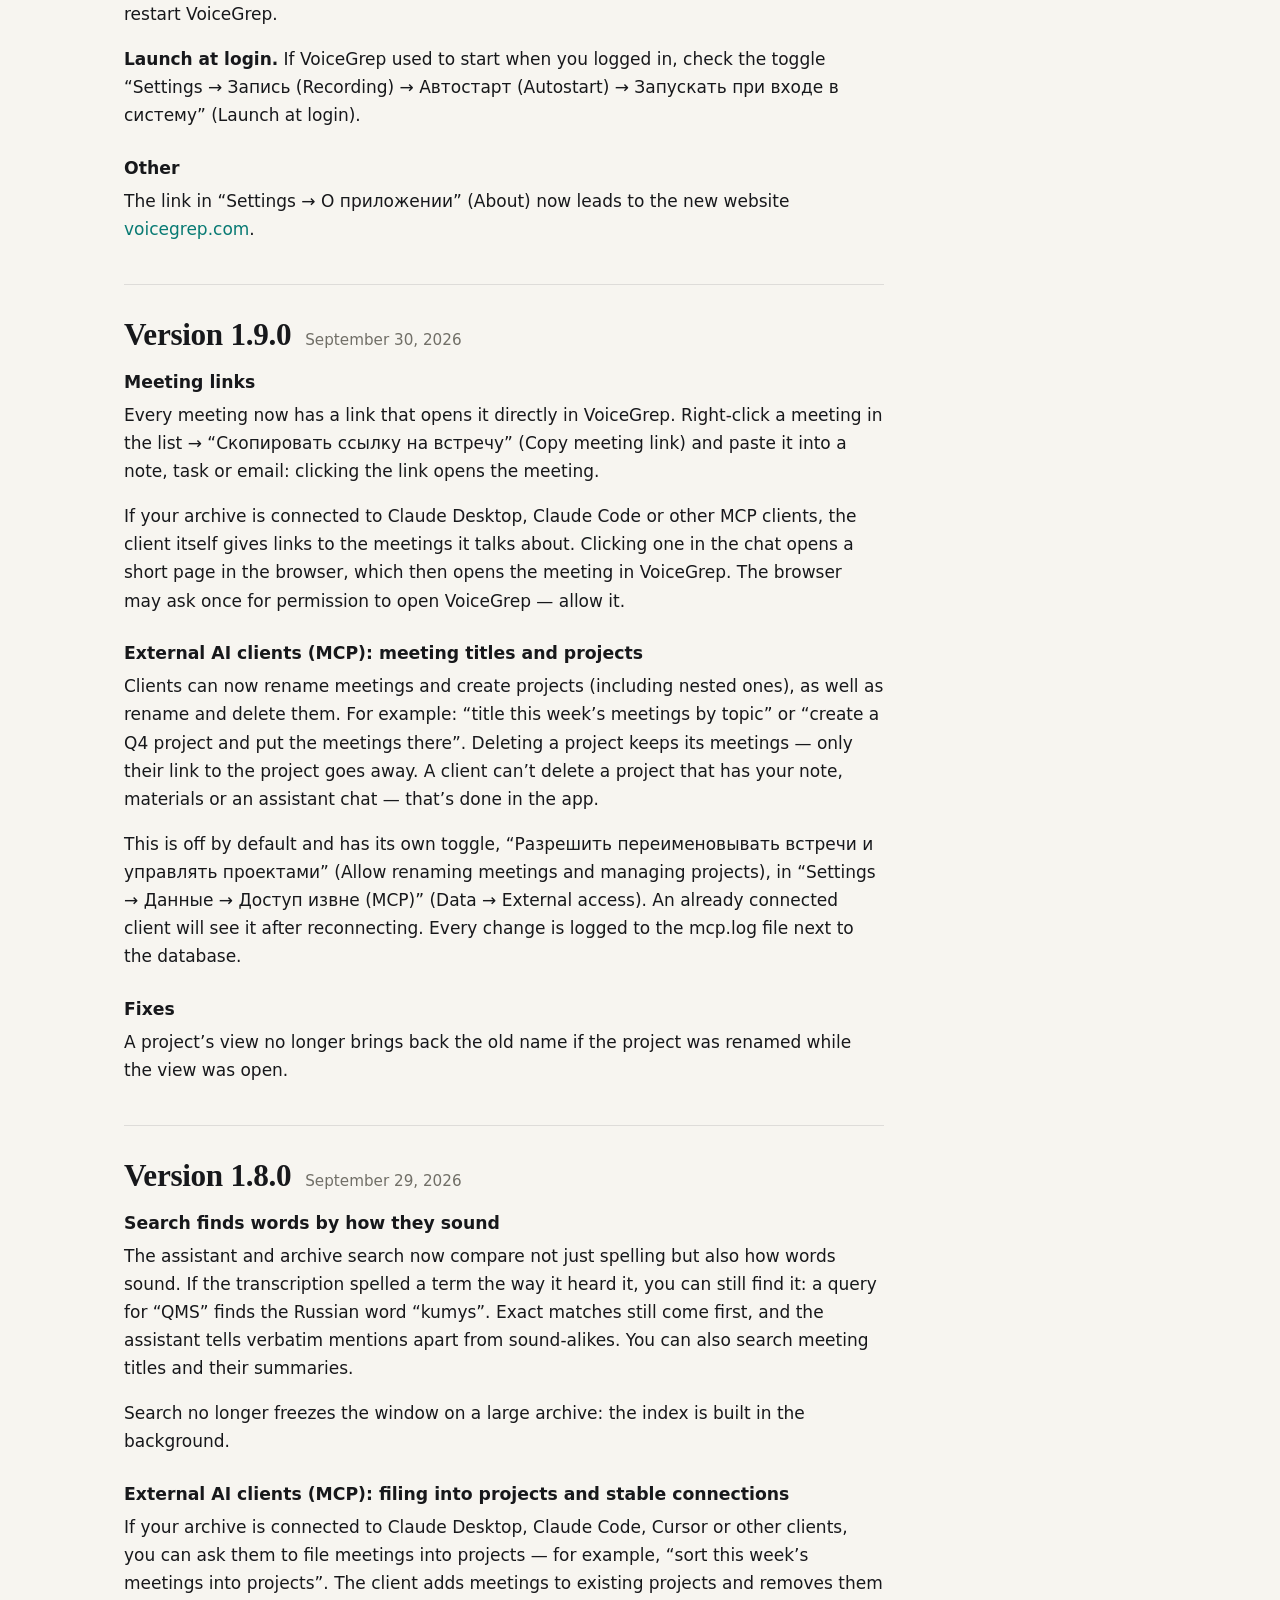
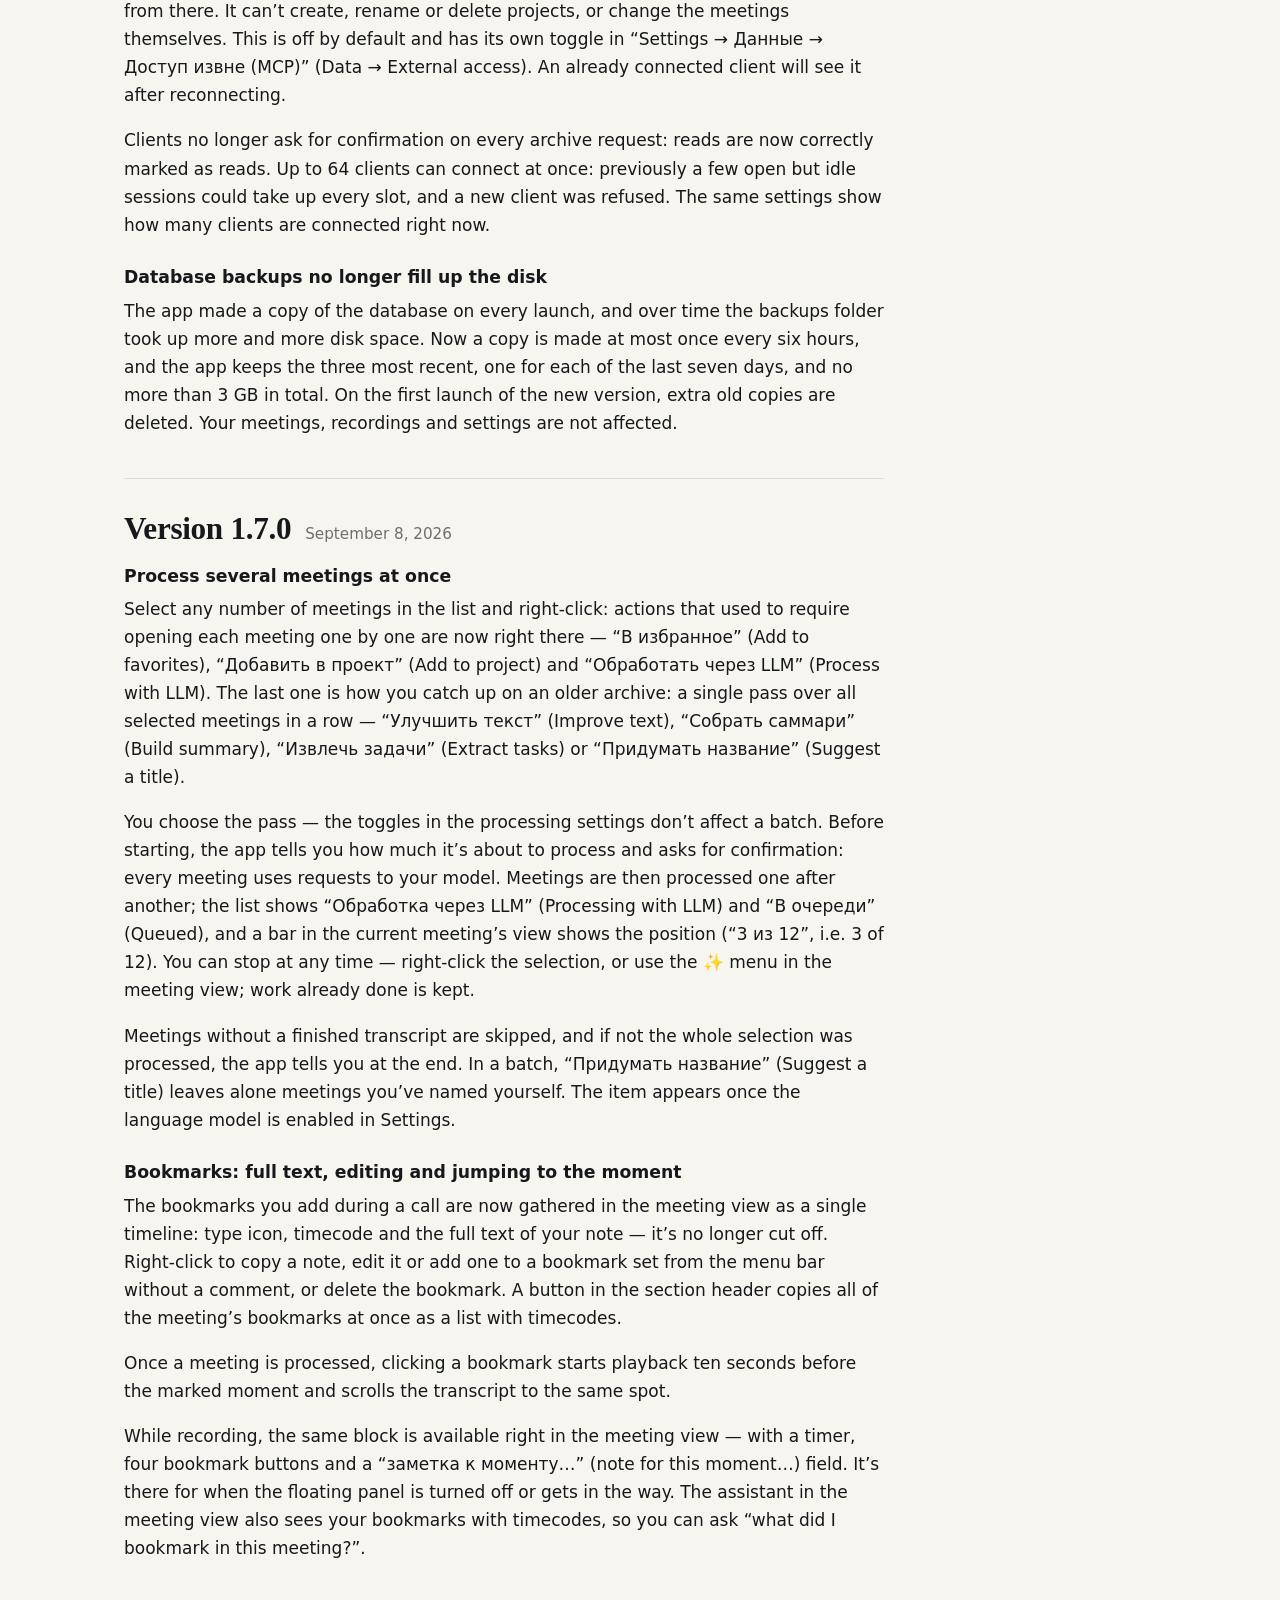
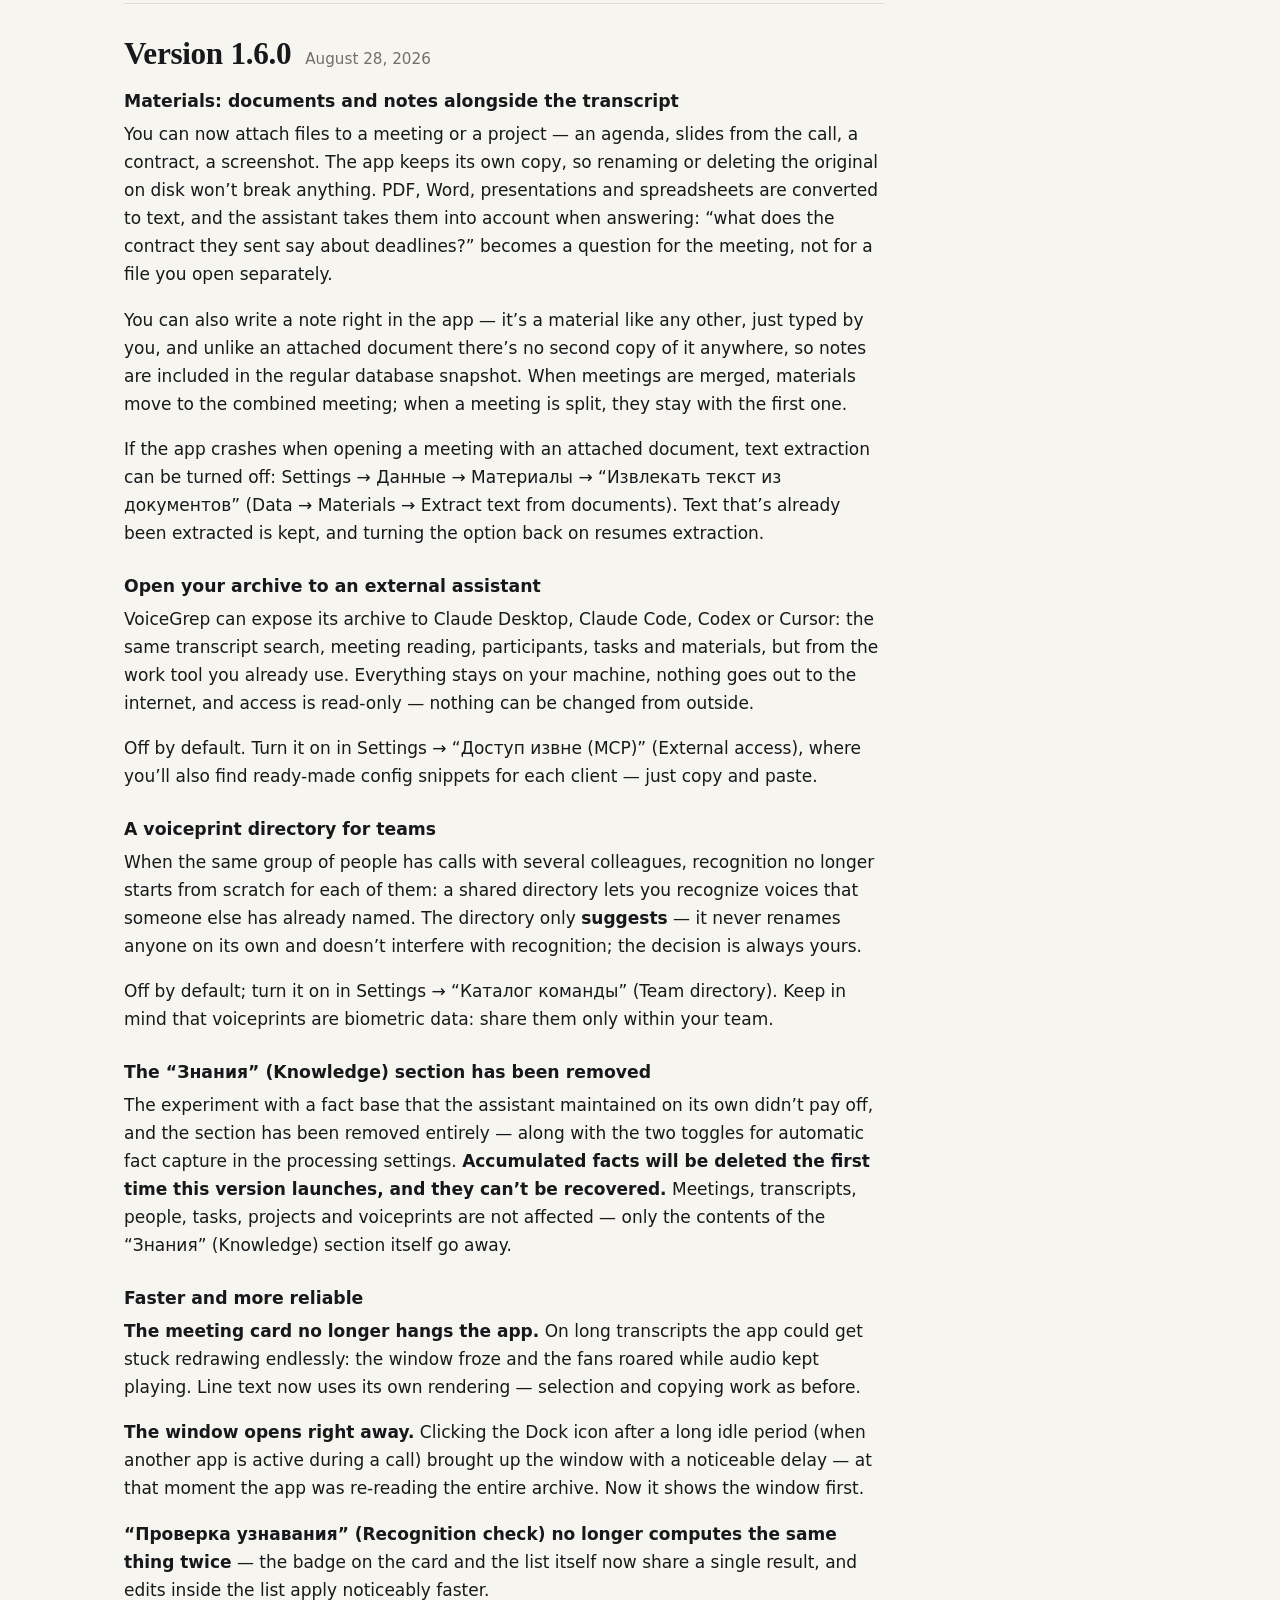
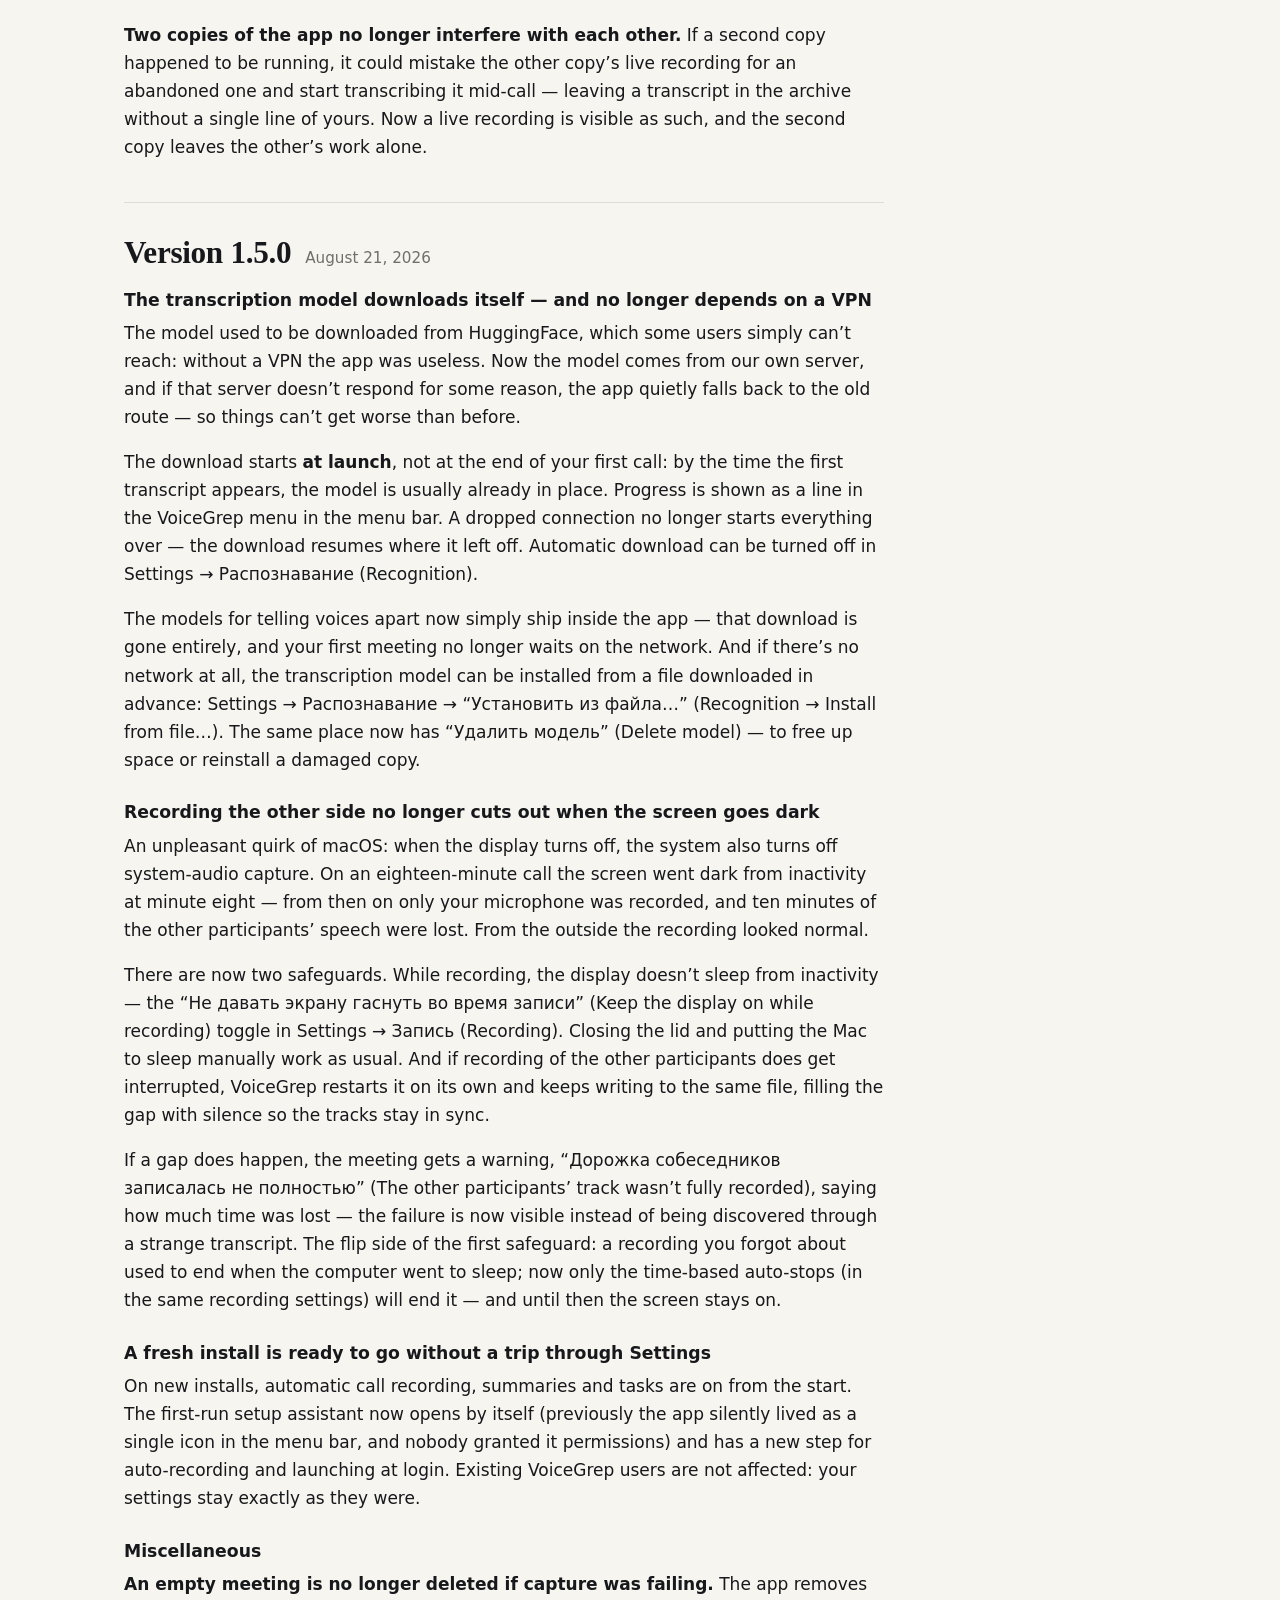
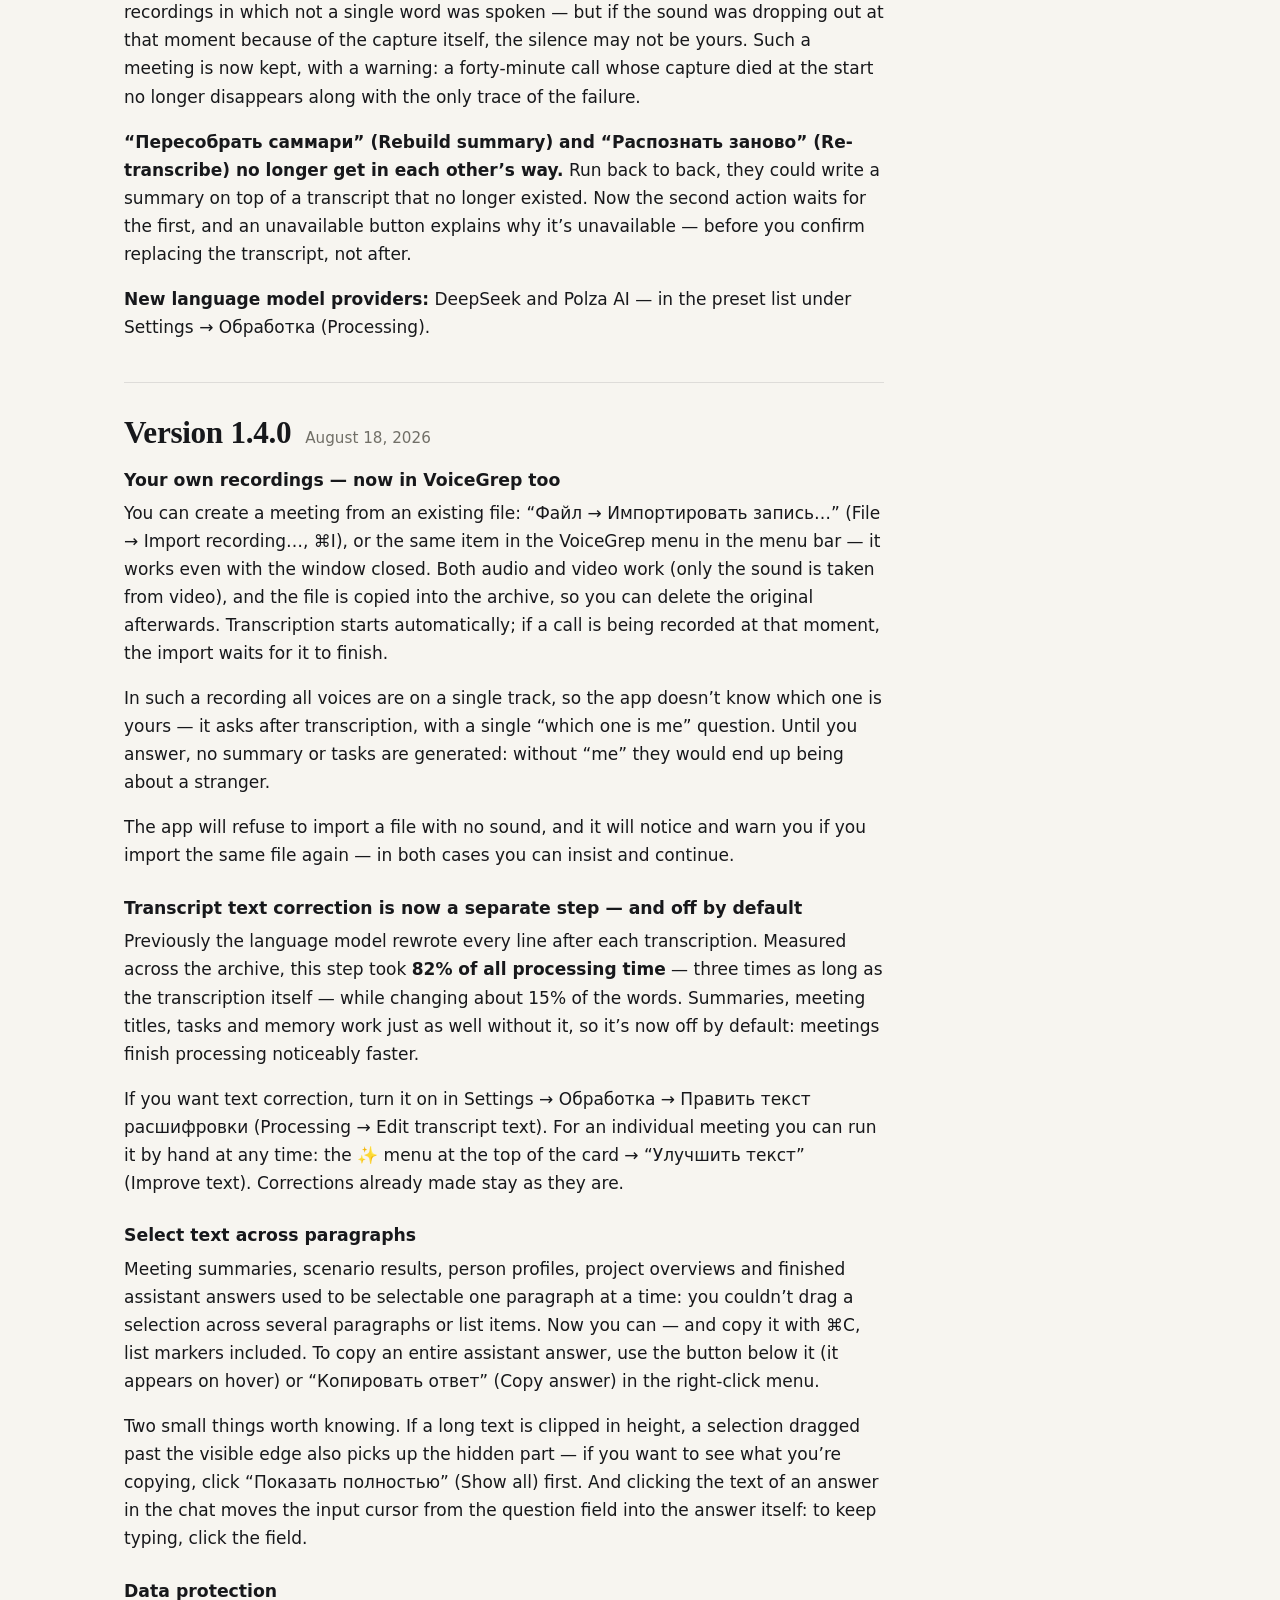
==== commit a8118dbd: "VoiceGrep 1.13.0" ====
--- a/changelog/index.html
+++ b/changelog/index.html
@@ -123,7 +123,7 @@
         <a class="txt" href="../#faq">FAQ</a>
         <button class="theme js-theme" type="button" aria-pressed="false" aria-label="Dark theme" title="Dark theme"><svg class="i-moon" width="16" height="16" viewBox="0 0 24 24" fill="none" stroke="currentColor" stroke-width="2" stroke-linecap="round" stroke-linejoin="round" aria-hidden="true"><path d="M20.5 14.1A8.5 8.5 0 1 1 9.9 3.5a6.6 6.6 0 0 0 10.6 10.6z"/></svg><svg class="i-sun" width="16" height="16" viewBox="0 0 24 24" fill="none" stroke="currentColor" stroke-width="2" stroke-linecap="round" stroke-linejoin="round" aria-hidden="true"><circle cx="12" cy="12" r="4"/><path d="M12 2.5v2M12 19.5v2M2.5 12h2M19.5 12h2M5.3 5.3l1.4 1.4M17.3 17.3l1.4 1.4M5.3 18.7l1.4-1.4M17.3 6.7l1.4-1.4"/></svg></button>
         <a class="lang" href="../ru/changelog/" hreflang="ru" lang="ru" title="Русская версия">RU</a>
-        <a class="btn sm no-touch" href="../VoiceGrep-1.12.0.dmg">Download</a>
+        <a class="btn sm no-touch" href="../VoiceGrep-1.13.0.dmg">Download</a>
         <button class="btn sm only-touch js-share" type="button" data-done="Copied" title="Send link to your Mac"><span class="lbl" aria-live="polite">Send to Mac</span></button>
       </div>
     </div>
@@ -142,6 +142,7 @@
 <!-- changelog:start -->
       <nav aria-label="Versions">
         <ul class="versions">
+          <li><a href="#v1-13-0">1.13.0</a></li>
           <li><a href="#v1-12-0">1.12.0</a></li>
           <li><a href="#v1-11-0">1.11.0</a></li>
           <li><a href="#v1-10-0">1.10.0</a></li>
@@ -155,6 +156,114 @@
           <li><a href="#v1-2-0">1.2.0</a></li>
         </ul>
       </nav>
+      <section class="release" id="v1-13-0" aria-labelledby="v1-13-0-h">
+        <h2 id="v1-13-0-h">Version 1.13.0 <time datetime="2026-11-10">November&nbsp;10, 2026</time></h2>
+        <div class="notes">
+<h3>Tasks have been removed</h3>
+<p>The “<span lang="ru">Задачи</span>” (Tasks) section is gone: the “<span lang="ru">Мои дела</span>” (My tasks) and “<span lang="ru">Жду от других</span>”
+(Waiting on others) boards, tasks in meeting, person and project cards, on the dashboard and
+in exports. <b>The first time the new version starts, saved tasks are deleted, and they
+can’t be restored.</b> If you need them, copy them down or export your meetings to Markdown
+before updating.</p>
+<p>So that agreements aren’t lost, new meeting summaries include a “<span lang="ru">Договорились</span> / <span lang="ru">дальше</span>”
+(Agreed / next steps) block. If you changed the summary prompt, add the block to it
+yourself.</p>
+
+<h3>Speakers are recognized more accurately</h3>
+<p>Voices are now split by a new model, “<span lang="ru">Стандартная</span> (pyannote community-1)” (Standard): it listens
+to the whole recording at once, splits one person into several “<span lang="ru">Собеседник</span>” (Participant) entries
+less often, and recognizes familiar people more often. The cost: short phrases of 1–3 seconds are
+more often attached to the neighbouring voice; you can fix such a line by hand. The model ships
+inside the app, nothing to download, and saved voices keep working without any recalculation. To
+go back, choose “Settings → <span lang="ru">Транскрипция → Определение говорящих → Прежняя</span> (pyannote 3.1)”
+(Transcription → Speaker detection → Previous). This version requires macOS 15 or later.</p>
+<p>Also, a long reply that the app mistakenly gave to the neighbouring speaker is now
+re-checked by voice and moves to the meeting participant whose voice it is. This applies to new
+transcriptions and to “<span lang="ru">Распознать заново</span>” (Recognize again).</p>
+
+<h3>Recording without headphones</h3>
+<p>Without headphones the microphone hears the other people through the speakers, and their
+phrases ended up in the transcript a second time — under your name (“<span lang="ru">Я</span>”, Me). Now these repeats
+are removed during transcription — only where the audio confirms it really is an echo; your own
+words spoken over someone else stay. When you play back or export the audio of such a meeting,
+your microphone is heard only during your replies, so your voice no longer sounds hollow.
+Recordings made with headphones don’t change. The switch is “Settings → <span lang="ru">Транскрипция → Убирать</span>
+<span lang="ru">эхо собеседников из вашей дорожки</span>” (Transcription → Remove the other people’s echo from your
+track), on by default. For an older meeting with repeats, press “<span lang="ru">Распознать заново</span>” (Recognize
+again) in its card.</p>
+
+<h3>Live transcription — automatic, in the meeting card</h3>
+<p>During a call the conversation text now appears right in the meeting card, in the “<span lang="ru">Идёт</span>
+<span lang="ru">запись</span>” (Recording) block. <b>Live transcription is on for everyone and starts by itself with
+every recording</b>; to turn it off, use “Settings → <span lang="ru">Запись → Живая расшифровка во время звонка</span>”
+(Recording → Live transcription during calls). You can stop and resume it without interrupting
+the recording using the buttons in the draft’s header.</p>
+<p>A separate window is optional: the window icon in the draft’s header or “<span lang="ru">Живая расшифровка в</span>
+<span lang="ru">окне</span>” (Live transcription in a window) in the VoiceGrep menu bar menu. It’s a regular window you
+can move and resize; the pin keeps it on top of all windows, and by default it’s hidden from
+screen sharing. Closing the window doesn’t stop live transcription. The draft isn’t saved to the
+archive — the full transcript appears after the call as before. It needs the Parakeet model
+downloaded; while live transcription runs, the app keeps a second copy of the model in memory —
+if your Mac slows down during a video call, stop it.</p>
+
+<h3>Selecting several replies</h3>
+<p>The meeting transcript has a new “<span lang="ru">Выбрать несколько…</span>” (Select several…) mode, also opened
+with the “<span lang="ru">Выбрать</span>” (Select) button next to search: tick replies with the circle or by clicking
+an empty spot of a row, with ⇧ for a range. The bar at the bottom can reassign the selected
+replies to a participant or to “<span lang="ru">Новый участник…</span>” (New participant…), copy them and delete
+them. Deleting and batch moving can’t be undone — check your selection first.</p>
+<p>Long transcripts now scroll without stutter, and long monologues are split into
+paragraphs. Meetings and the main window open faster.</p>
+
+<h3>Calendar and day overview</h3>
+<p>A new “<span lang="ru">Календарь</span>” (Calendar) item in the sidebar shows meetings on a week or month grid;
+click one to see its time, participants and summary. To jump to a meeting in the calendar, use
+“<span lang="ru">Показать в календаре</span>” (Show in calendar) in its menu in the list.</p>
+<p>While no meeting is selected, “<span lang="ru">Все встречи</span>” (All meetings) shows an overview of the latest
+day: a timeline of meetings by hour, the day’s people, “<span lang="ru">Итоги дня</span>” (Day summary), a question
+box across all meetings and a “<span lang="ru">Последние 30 дней</span>” (Last 30 days) calendar — click a day to
+switch the overview to it. The day summary needs a connected language model; it’s built by
+itself only for the latest day and only with “Settings → <span lang="ru">Обработка → Запускать автоматически</span>
+<span lang="ru">после распознавания</span>” (Processing → Run automatically after recognition) on — otherwise use
+the “<span lang="ru">Собрать</span>” (Build) button.</p>
+
+<h3>Project scenarios</h3>
+<p>Your own prompt scenarios can now run on a project too: create a scenario of the “<span lang="ru">По проекту</span>”
+(By project) kind in “Settings → <span lang="ru">Сценарии</span>” (Scenarios) and run it from the “<span lang="ru">Сценарии</span>”
+(Scenarios) menu at the top of the project card. It takes into account the project’s meetings,
+including subprojects, and the project description; the result is kept in the project card, and
+the assistant sees it in that project’s chat.</p>
+
+<h3>Google Meet</h3>
+<p>The browser extension that shows who is speaking now supports Google Meet on a par with
+Kontur.Talk. The “<span lang="ru">Установить</span>” (Install) button in “Settings → <span lang="ru">Кто говорит</span>” (Who is speaking)
+leads to the Chrome Web Store.</p>
+
+<h3>Recording and stability</h3>
+<p>Fixed the cause of call recordings sometimes coming out empty. And if writing to disk
+still fails, VoiceGrep shows a warning with a sound, and the meeting isn’t deleted as
+empty.</p>
+<p>Switching microphones mid-call — for example, connecting or removing a Bluetooth headset — no
+longer cuts off your track for the rest of the recording or splits the call into two meetings, and
+your replies are no longer shifted in time relative to the other people.</p>
+<p>When auto-recording calls in Kontur.Talk, other Electron apps and Chromium-based browsers,
+only the call app’s audio is now recorded rather than all system audio (with “<span lang="ru">Писать только</span>
+<span lang="ru">звук приложения звонка</span>” (Record only the call app’s audio) on — the default). When all system
+audio is recorded — a manual recording, Safari — apps from the “<span lang="ru">Приложения, которые слушают</span>
+<span lang="ru">микрофон</span>” (Apps that listen to the microphone) list are no longer captured: a virtual
+microphone or noise suppressor no longer turns your voice into a second speaker. If a call in
+such an app starts after you press “<span lang="ru">Начать запись</span>” (Start recording), its audio won’t be recorded.</p>
+<p>Fixed a crash on macOS 15 when an open meeting card was deleted automatically — for
+example, as an empty recording.</p>
+
+<h3>Look and feel</h3>
+<p>Participant colors in a meeting card are easier to tell apart, section headings are
+larger, the app accent is teal, and the app has a new icon. An empty attachments section is hidden: attach a file with
+the paperclip in the meeting header or by dragging it onto the card. “<span lang="ru">Граф общения</span>” (Social
+graph) has moved to the sidebar, under “<span lang="ru">Инструменты</span>” (Tools). Player timecodes no longer stack
+into a column in meetings with many participants.</p>
+        </div>
+      </section>
       <section class="release" id="v1-12-0" aria-labelledby="v1-12-0-h">
         <h2 id="v1-12-0-h">Version 1.12.0 <time datetime="2026-10-29">October&nbsp;29, 2026</time></h2>
         <div class="notes">
@@ -791,7 +900,7 @@
       <p class="muted">Release notes before version&nbsp;1.2.0 were not published.</p>
       <div class="cta">
         <div class="cta-row">
-          <a class="btn no-touch" href="../VoiceGrep-1.12.0.dmg">Download VoiceGrep for macOS</a>
+          <a class="btn no-touch" href="../VoiceGrep-1.13.0.dmg">Download VoiceGrep for macOS</a>
           <button class="btn only-touch js-share" type="button" data-done="Link copied"><span class="lbl" aria-live="polite">Send link to your Mac</span></button>
           <a class="btn ghost" href="../">See how it works</a>
         </div>
